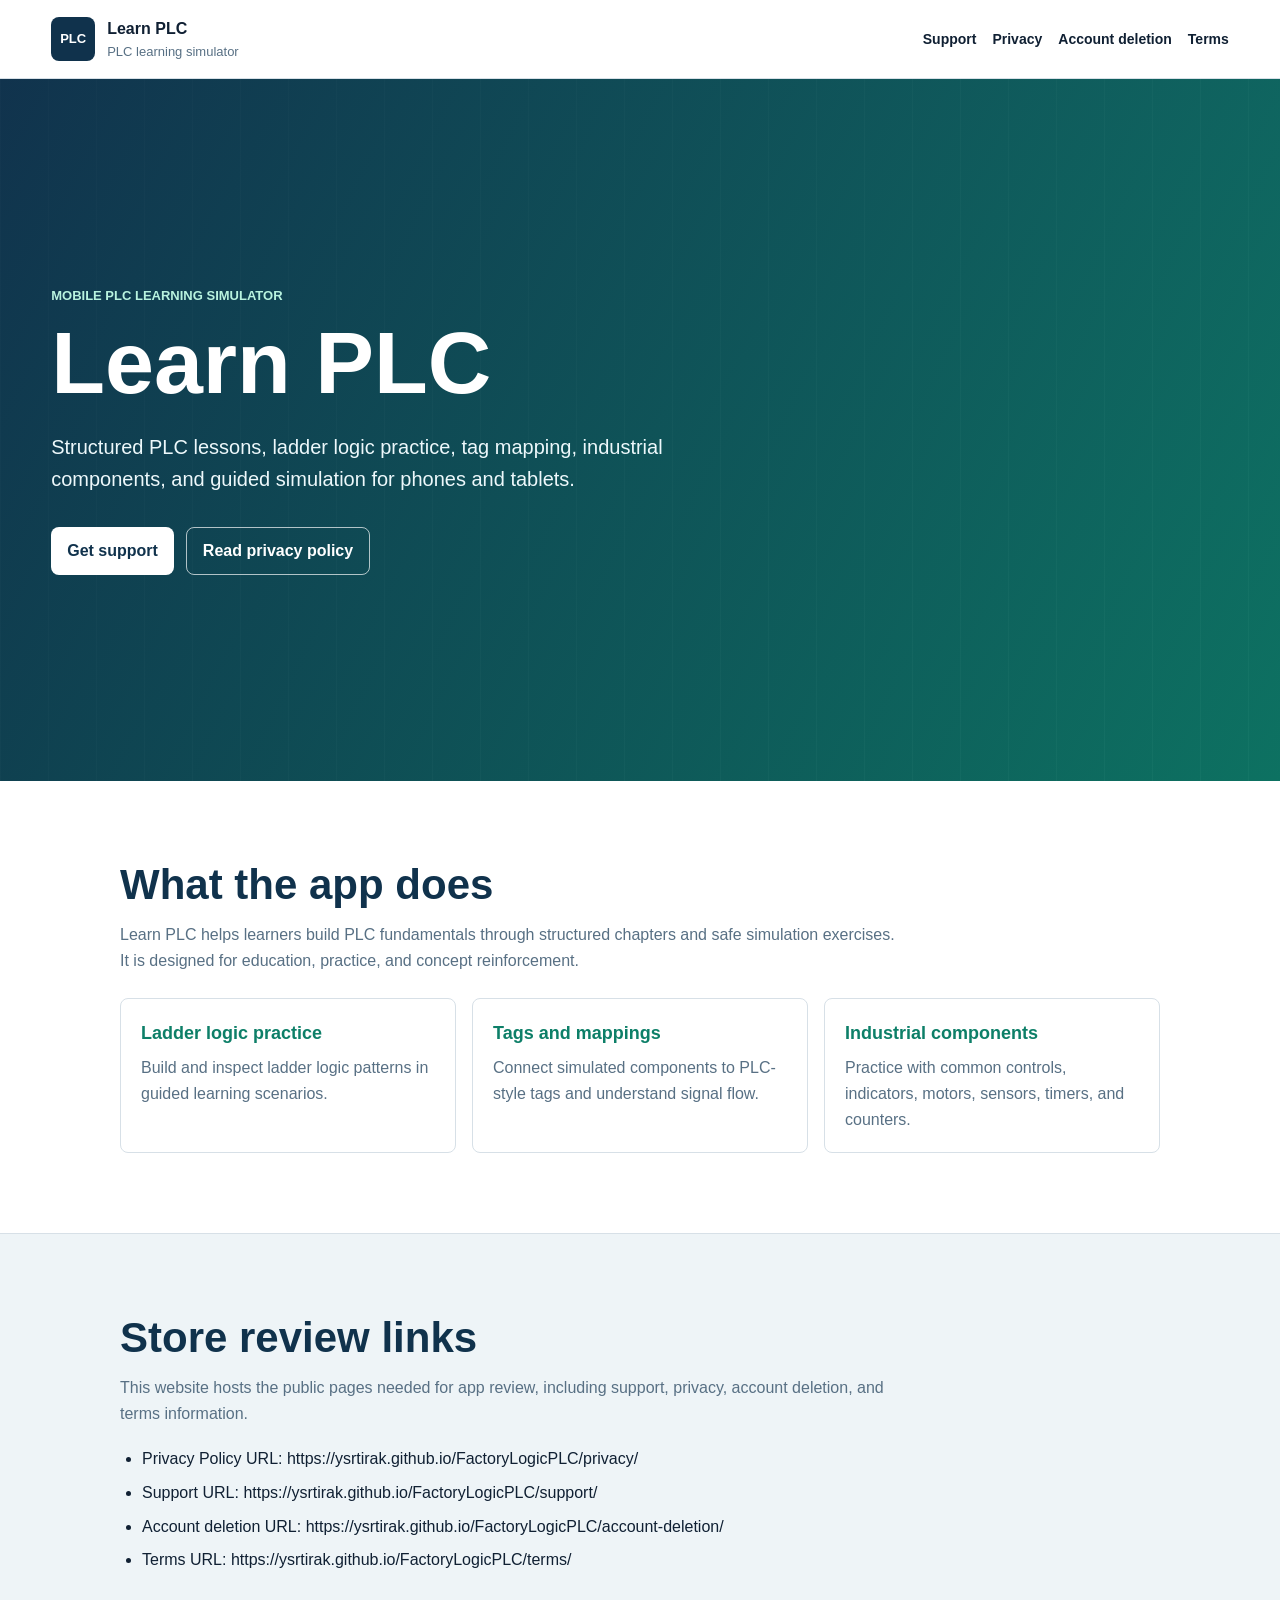
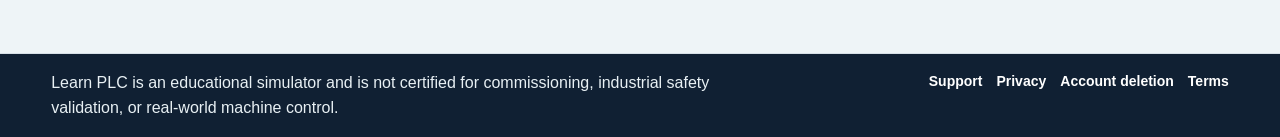
==== index.html @ 1db7eb31 "Sync website from learnPlc2 bea6978" ====
<!DOCTYPE html>
<html lang="en">
  <head>
    <meta charset="UTF-8" />
    <meta name="viewport" content="width=device-width, initial-scale=1" />
    <title>Learn PLC</title>
    <meta name="description" content="Official website for Learn PLC, a mobile and tablet learning simulator for PLC concepts, ladder logic, tags, components, and guided industrial automation practice." />
    <link rel="canonical" href="https://ysrtirak.github.io/FactoryLogicPLC/" />
    <link rel="stylesheet" href="./assets/site.css" />
  </head>
  <body>
    <header class="site-header">
      <a class="brand" href="./" aria-label="Learn PLC home">
        <span class="brand-mark">PLC</span>
        <span>
          <strong>Learn PLC</strong>
          <small>PLC learning simulator</small>
        </span>
      </a>
      <nav aria-label="Primary navigation">
        <a href="./support/">Support</a>
        <a href="./privacy/">Privacy</a>
        <a href="./account-deletion/">Account deletion</a>
        <a href="./terms/">Terms</a>
      </nav>
    </header>
    <main>
      <section class="hero">
        <div>
          <p class="eyebrow">Mobile PLC learning simulator</p>
          <h1>Learn PLC</h1>
          <p class="hero-copy">Structured PLC lessons, ladder logic practice, tag mapping, industrial components, and guided simulation for phones and tablets.</p>
          <div class="actions">
            <a class="button-primary" href="./support/">Get support</a>
            <a class="button-secondary" href="./privacy/">Read privacy policy</a>
          </div>
        </div>
      </section>
      <section class="content-section">
        <div class="section-inner">
          <h2>What the app does</h2>
          <p>Learn PLC helps learners build PLC fundamentals through structured chapters and safe simulation exercises. It is designed for education, practice, and concept reinforcement.</p>
          
          <div class="card-grid"><article class="card"><h3>Ladder logic practice</h3><p>Build and inspect ladder logic patterns in guided learning scenarios.</p></article><article class="card"><h3>Tags and mappings</h3><p>Connect simulated components to PLC-style tags and understand signal flow.</p></article><article class="card"><h3>Industrial components</h3><p>Practice with common controls, indicators, motors, sensors, timers, and counters.</p></article></div>
        </div>
      </section>
      <section class="content-section">
        <div class="section-inner">
          <h2>Store review links</h2>
          <p>This website hosts the public pages needed for app review, including support, privacy, account deletion, and terms information.</p>
          <ul><li>Privacy Policy URL: https://ysrtirak.github.io/FactoryLogicPLC/privacy/</li><li>Support URL: https://ysrtirak.github.io/FactoryLogicPLC/support/</li><li>Account deletion URL: https://ysrtirak.github.io/FactoryLogicPLC/account-deletion/</li><li>Terms URL: https://ysrtirak.github.io/FactoryLogicPLC/terms/</li></ul>
          
        </div>
      </section>
    </main>
    <footer class="site-footer">
      <p>Learn PLC is an educational simulator and is not certified for commissioning, industrial safety validation, or real-world machine control.</p>
      <div>
        <a href="./support/">Support</a>
        <a href="./privacy/">Privacy</a>
        <a href="./account-deletion/">Account deletion</a>
        <a href="./terms/">Terms</a>
      </div>
    </footer>
  </body>
</html>
---- assets/site.css ----
:root {
  color-scheme: light;
  --ink: #102033;
  --muted: #587084;
  --line: #d7e0e7;
  --soft: #eef4f7;
  --panel: #ffffff;
  --navy: #10324c;
  --blue: #0b6fae;
  --green: #0d7f68;
  --amber: #b56a00;
}

* {
  box-sizing: border-box;
}

body {
  margin: 0;
  background: #f8fbfc;
  color: var(--ink);
  font: 16px/1.6 -apple-system, BlinkMacSystemFont, "Segoe UI", sans-serif;
}

a {
  color: var(--blue);
}

.site-header,
.site-footer {
  width: 100%;
  padding: 16px clamp(18px, 4vw, 56px);
}

.site-header {
  display: flex;
  align-items: center;
  justify-content: space-between;
  gap: 20px;
  border-bottom: 1px solid var(--line);
  background: rgba(255, 255, 255, 0.94);
  position: sticky;
  top: 0;
  z-index: 2;
  backdrop-filter: blur(10px);
}

.brand {
  display: inline-flex;
  align-items: center;
  gap: 12px;
  text-decoration: none;
  color: var(--ink);
  min-width: 220px;
}

.brand-mark {
  display: inline-grid;
  place-items: center;
  width: 44px;
  height: 44px;
  border-radius: 8px;
  background: var(--navy);
  color: #ffffff;
  font-weight: 800;
  font-size: 13px;
}

.brand strong,
.brand small {
  display: block;
}

.brand small {
  color: var(--muted);
  font-size: 13px;
}

nav {
  display: flex;
  align-items: center;
  gap: 16px;
  flex-wrap: wrap;
  justify-content: flex-end;
}

nav a,
.site-footer a {
  color: var(--ink);
  text-decoration: none;
  font-weight: 700;
  font-size: 14px;
}

nav a:hover,
.site-footer a:hover {
  color: var(--blue);
}

.hero {
  min-height: 78vh;
  display: grid;
  align-items: center;
  padding: clamp(54px, 9vw, 104px) clamp(18px, 4vw, 56px);
  background:
    linear-gradient(120deg, rgba(16, 50, 76, 0.92), rgba(13, 127, 104, 0.84)),
    repeating-linear-gradient(90deg, rgba(255, 255, 255, 0.16) 0 1px, transparent 1px 48px),
    linear-gradient(180deg, #173d5a, #0d293e);
  color: #ffffff;
}

.hero > div {
  max-width: 780px;
}

.eyebrow {
  margin: 0 0 12px;
  color: #b8f3df;
  font-weight: 800;
  text-transform: uppercase;
  font-size: 13px;
  letter-spacing: 0;
}

h1,
h2,
h3,
p {
  overflow-wrap: anywhere;
}

h1 {
  margin: 0;
  font-size: clamp(44px, 8vw, 88px);
  line-height: 1;
  letter-spacing: 0;
}

.hero-copy {
  max-width: 680px;
  margin: 24px 0 0;
  font-size: 20px;
  color: #edf8fb;
}

.actions {
  display: flex;
  gap: 12px;
  flex-wrap: wrap;
  margin-top: 32px;
}

.button-primary,
.button-secondary {
  display: inline-flex;
  align-items: center;
  min-height: 44px;
  border-radius: 8px;
  padding: 10px 16px;
  text-decoration: none;
  font-weight: 800;
}

.button-primary {
  background: #ffffff;
  color: var(--navy);
}

.button-secondary {
  border: 1px solid rgba(255, 255, 255, 0.68);
  color: #ffffff;
}

.content-section {
  padding: clamp(42px, 7vw, 80px) clamp(18px, 4vw, 56px);
  border-bottom: 1px solid var(--line);
  background: #ffffff;
}

.content-section:nth-of-type(odd) {
  background: var(--soft);
}

.section-inner {
  max-width: 1040px;
  margin: 0 auto;
}

h2 {
  margin: 0 0 14px;
  color: var(--navy);
  font-size: clamp(26px, 4vw, 42px);
  line-height: 1.12;
  letter-spacing: 0;
}

.section-inner > p {
  max-width: 780px;
  margin: 0 0 20px;
  color: var(--muted);
}

ul {
  margin: 18px 0 0;
  padding-left: 22px;
  max-width: 840px;
}

li + li {
  margin-top: 8px;
}

.card-grid {
  display: grid;
  grid-template-columns: repeat(3, minmax(0, 1fr));
  gap: 16px;
  margin-top: 24px;
}

.card {
  background: var(--panel);
  border: 1px solid var(--line);
  border-radius: 8px;
  padding: 20px;
}

.card h3 {
  margin: 0 0 8px;
  color: var(--green);
  font-size: 18px;
}

.card p {
  margin: 0;
  color: var(--muted);
}

.site-footer {
  display: flex;
  justify-content: space-between;
  align-items: flex-start;
  gap: 20px;
  background: #102033;
  color: #e8f0f4;
}

.site-footer p {
  max-width: 720px;
  margin: 0;
}

.site-footer div {
  display: flex;
  gap: 14px;
  flex-wrap: wrap;
  justify-content: flex-end;
}

.site-footer a {
  color: #ffffff;
}

@media (max-width: 760px) {
  .site-header,
  .site-footer {
    align-items: stretch;
    flex-direction: column;
  }

  nav,
  .site-footer div {
    justify-content: flex-start;
  }

  .hero {
    min-height: 72vh;
  }

  .card-grid {
    grid-template-columns: 1fr;
  }
}
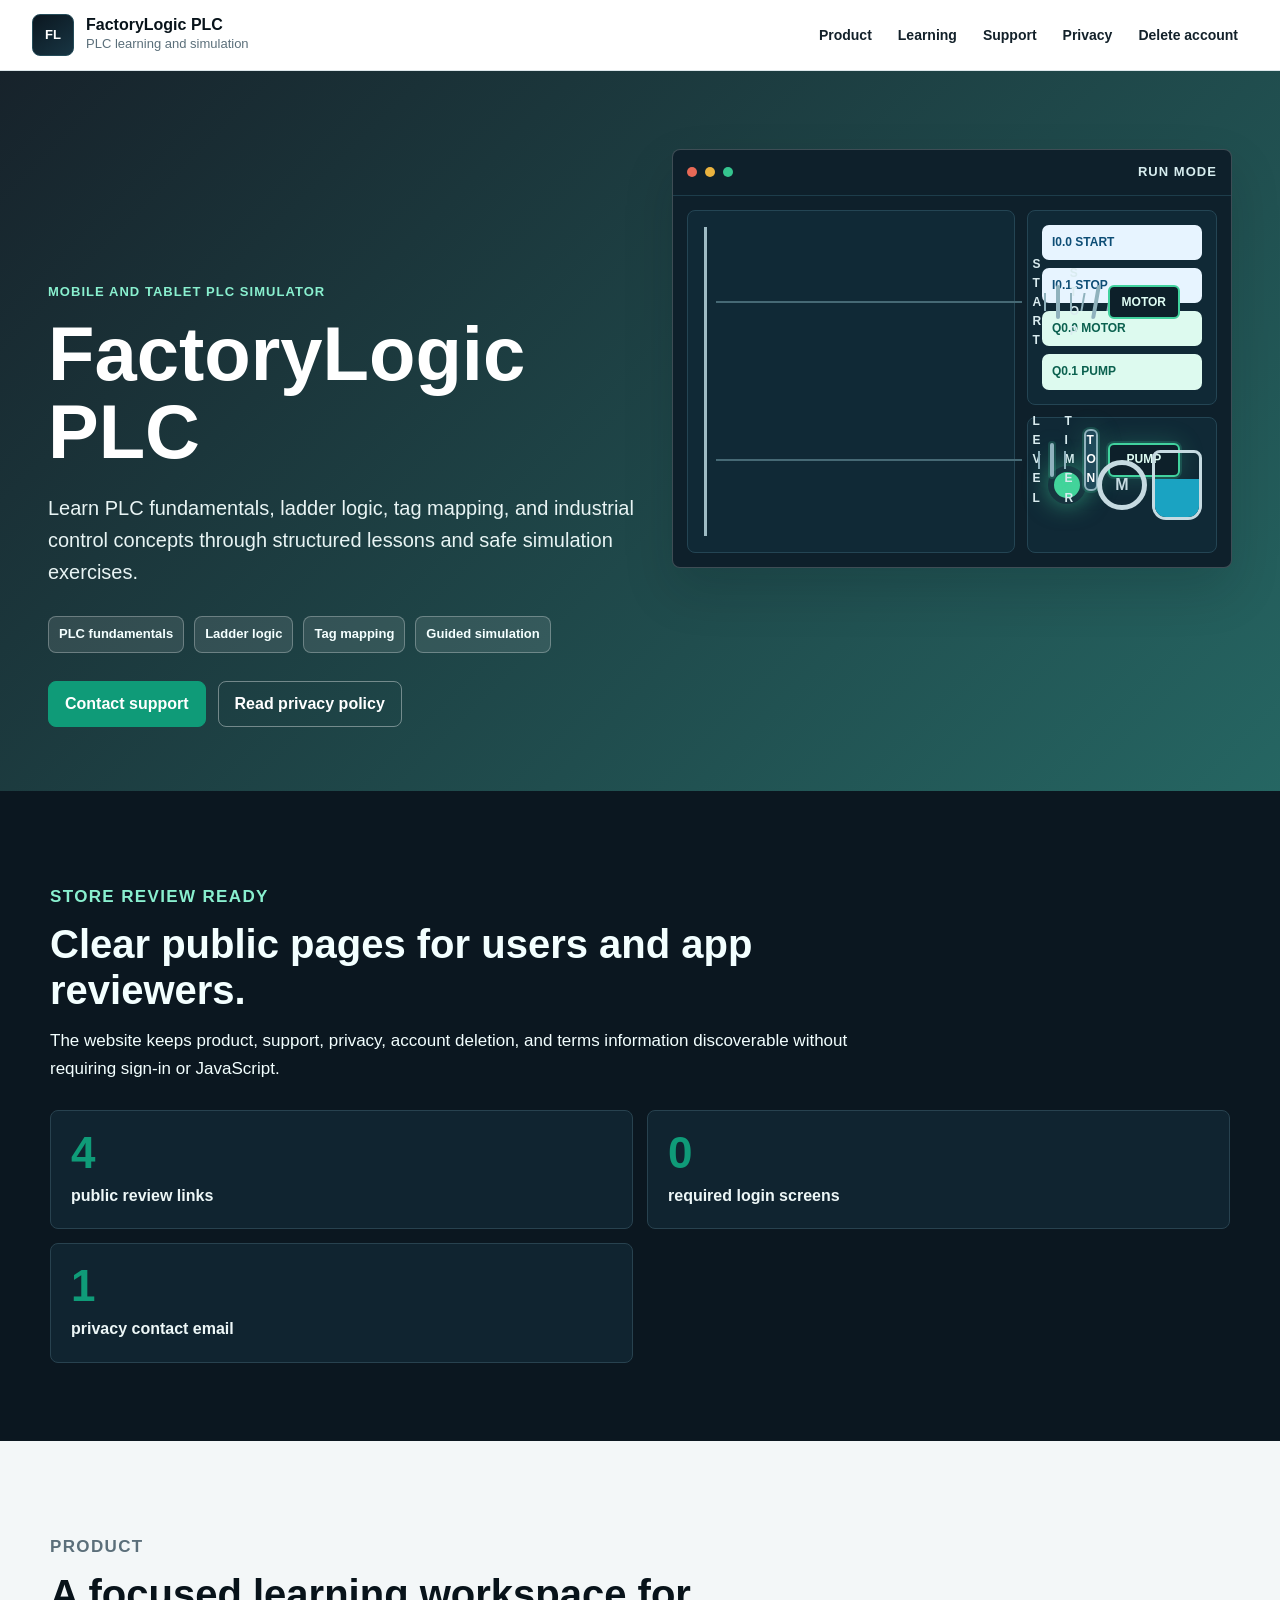
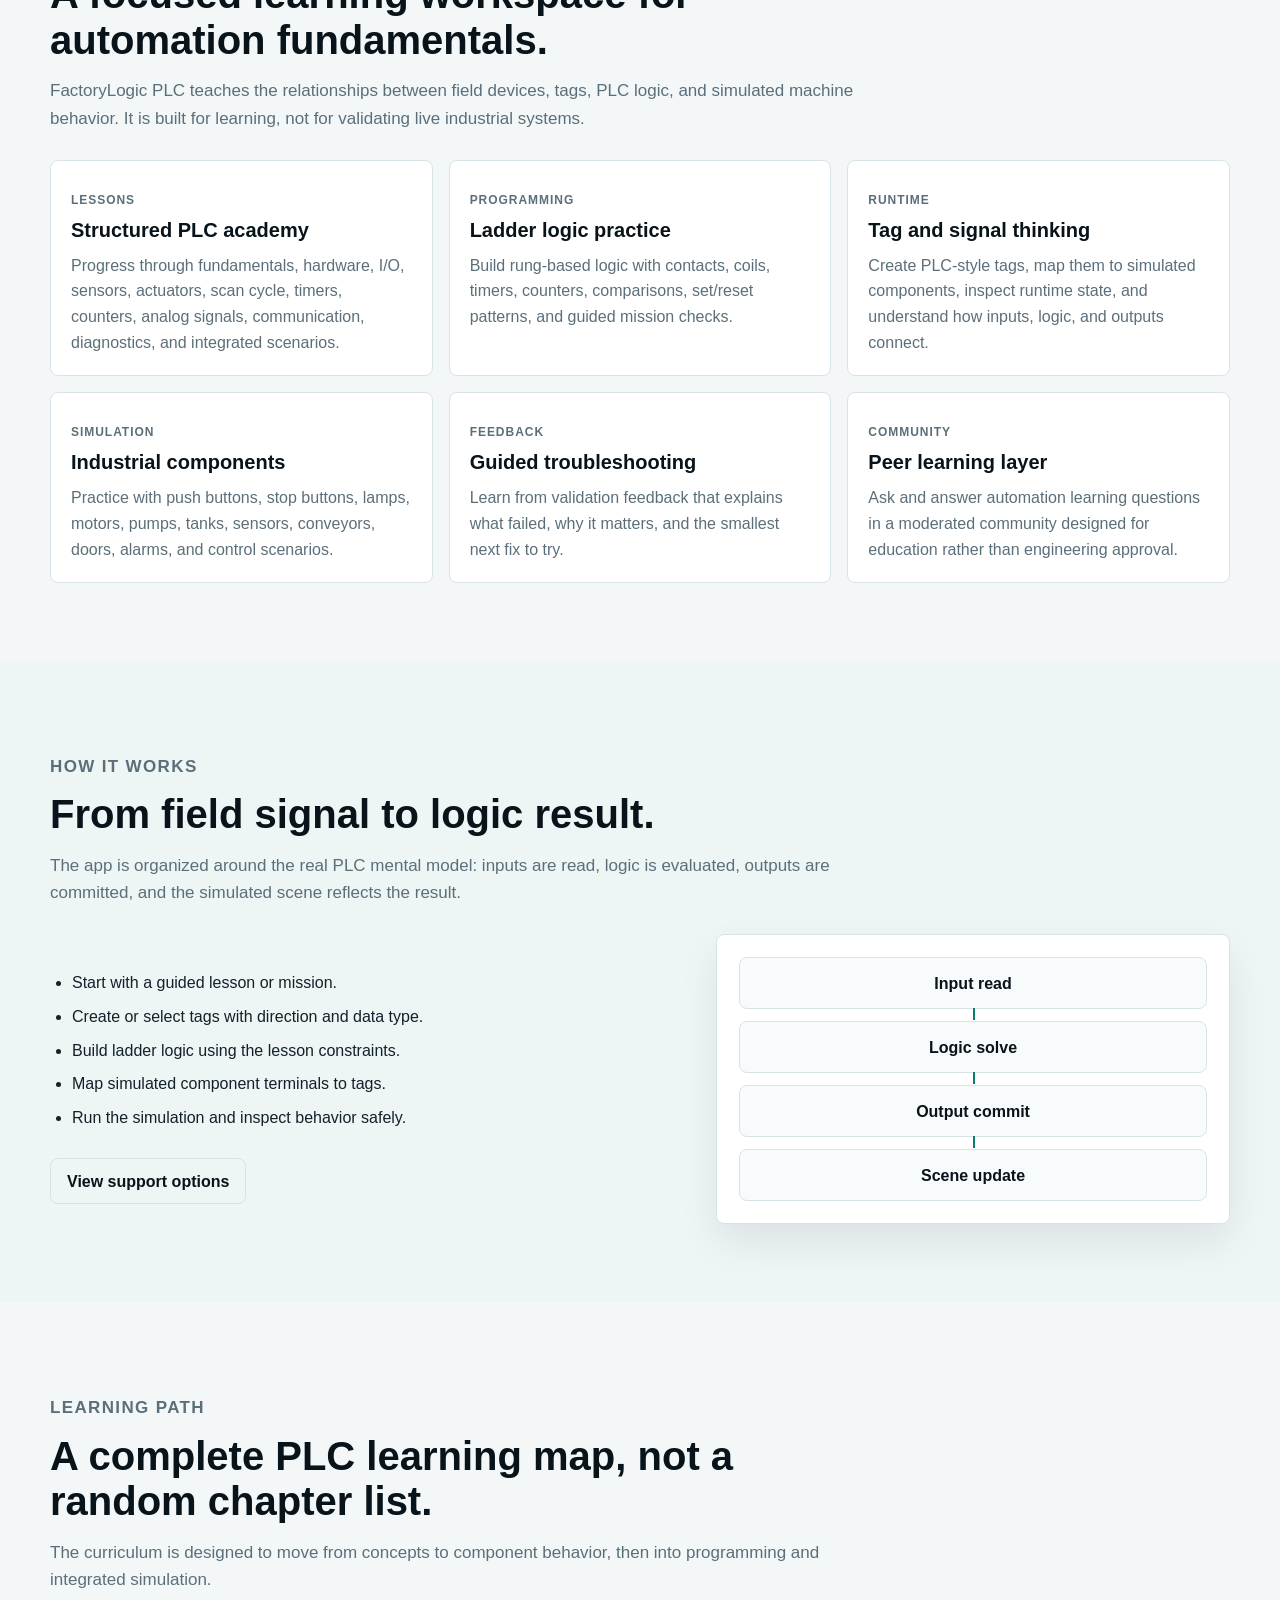
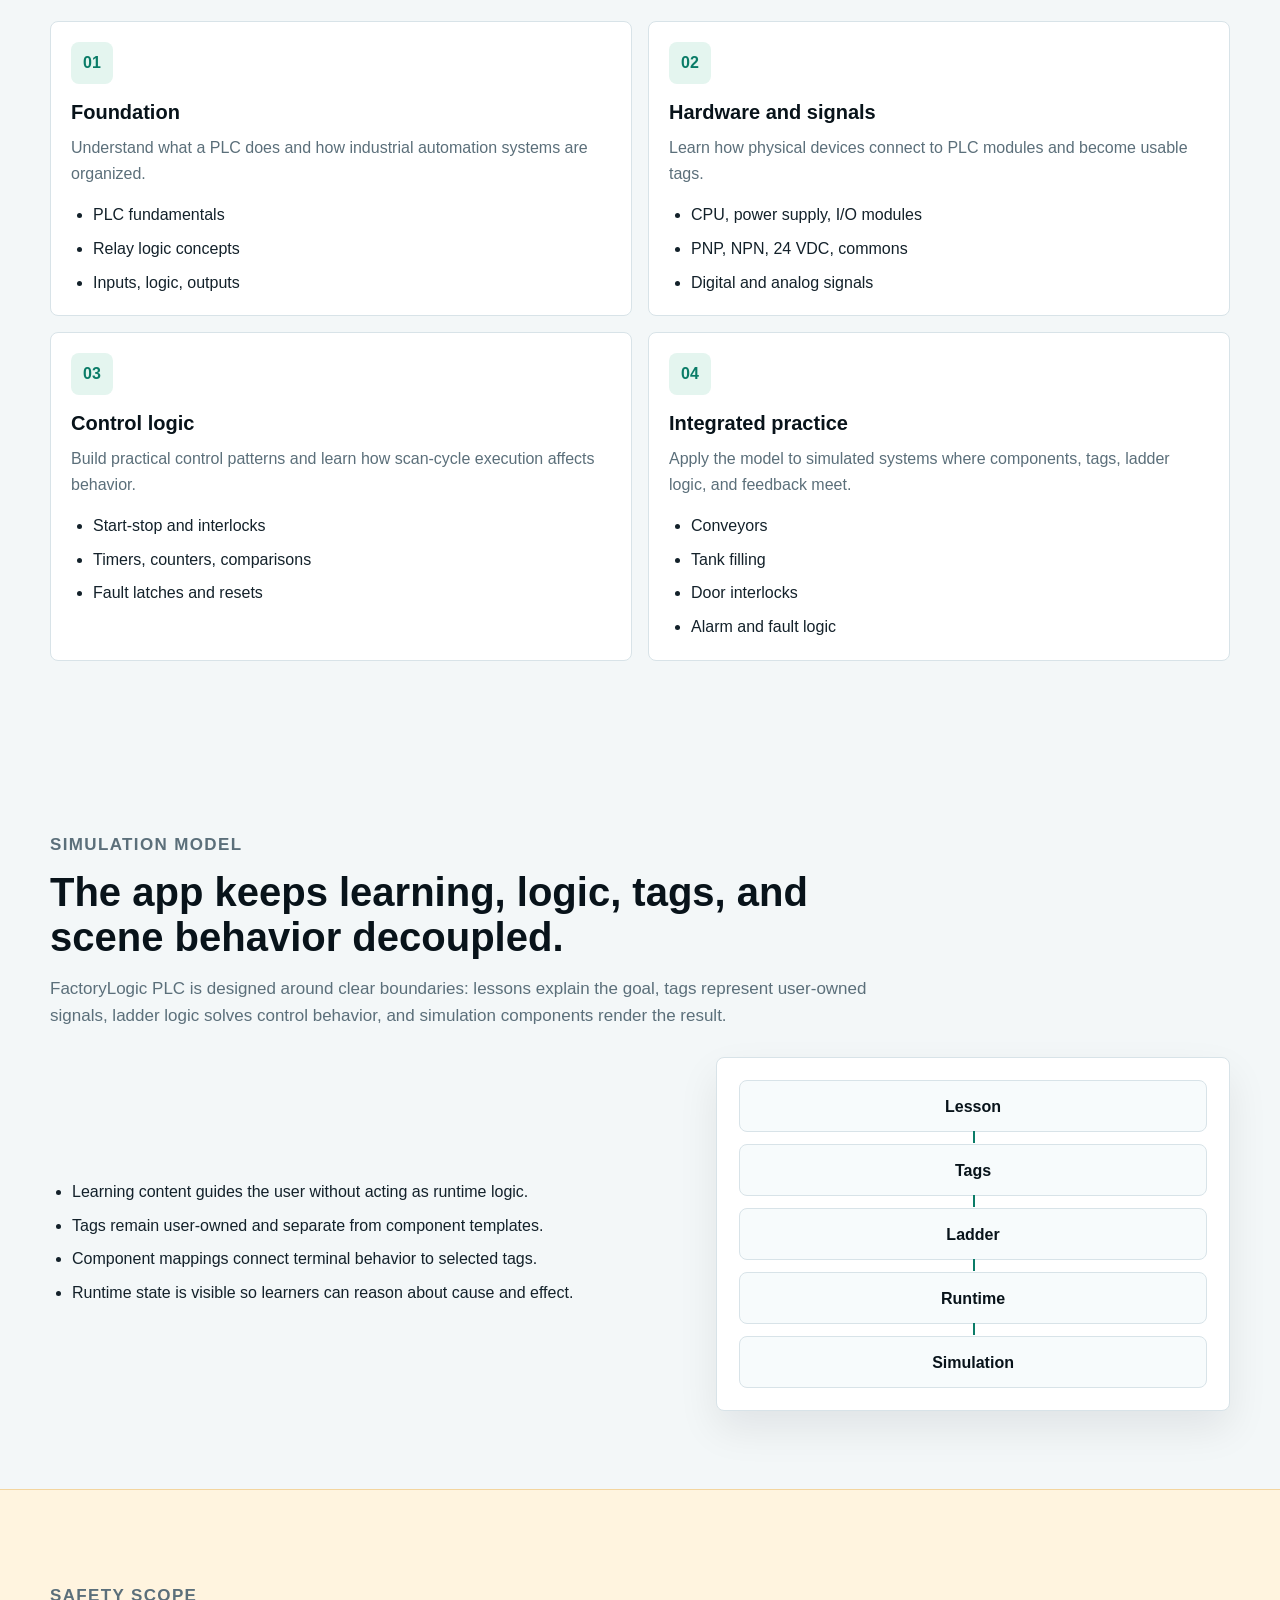
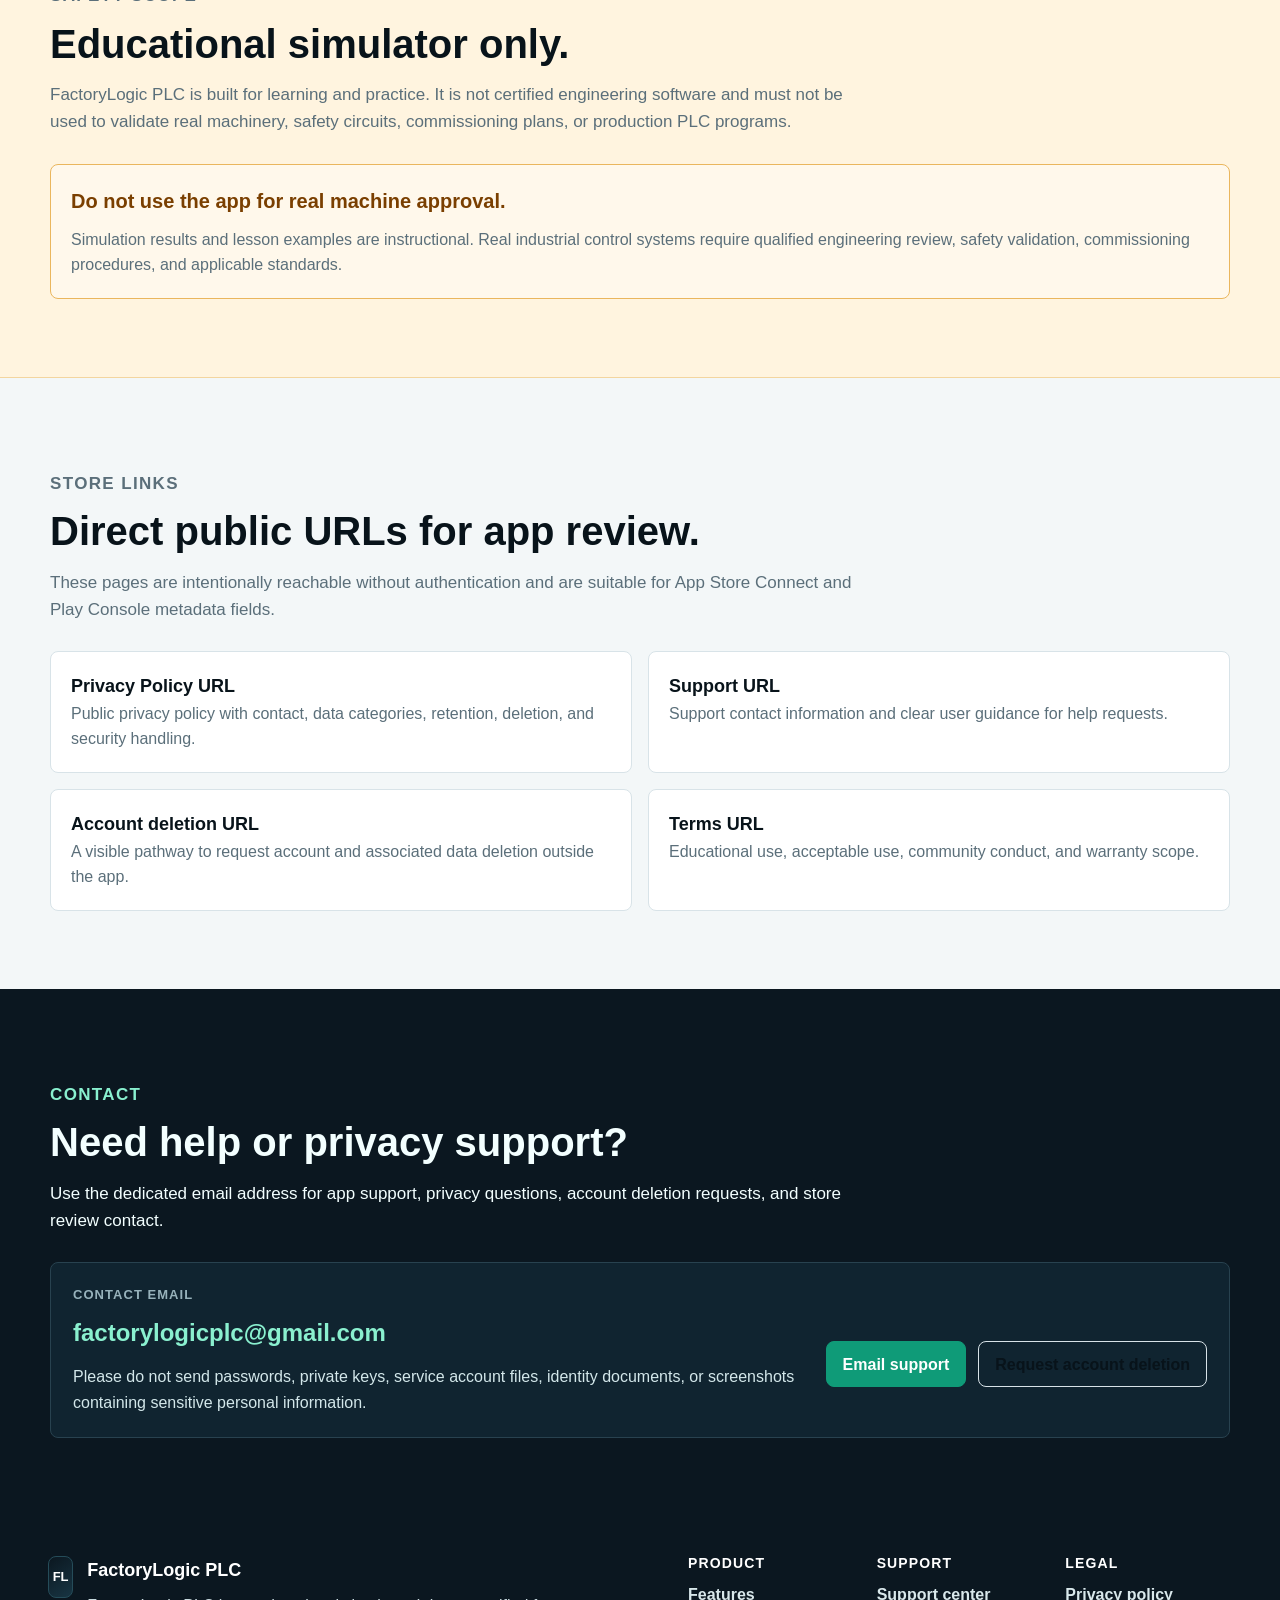
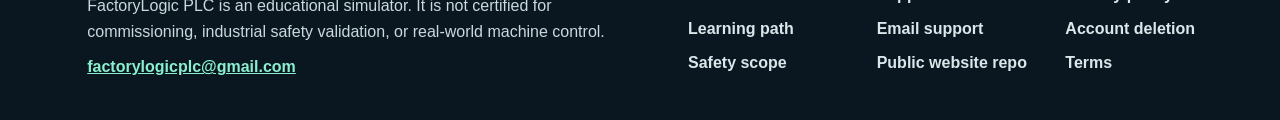
==== commit d136f762: "Sync website from learnPlc2 2bdb618" ====
--- a/index.html
+++ b/index.html
@@ -3,63 +3,316 @@
   <head>
     <meta charset="UTF-8" />
     <meta name="viewport" content="width=device-width, initial-scale=1" />
-    <title>Learn PLC</title>
-    <meta name="description" content="Official website for Learn PLC, a mobile and tablet learning simulator for PLC concepts, ladder logic, tags, components, and guided industrial automation practice." />
+    <title>FactoryLogic PLC</title>
+    <meta name="description" content="Official website for FactoryLogic PLC, a mobile and tablet learning simulator for PLC concepts, ladder logic, tags, industrial components, and guided automation practice." />
+    <meta name="theme-color" content="#0b1720" />
+    <meta property="og:title" content="FactoryLogic PLC" />
+    <meta property="og:description" content="Official website for FactoryLogic PLC, a mobile and tablet learning simulator for PLC concepts, ladder logic, tags, industrial components, and guided automation practice." />
+    <meta property="og:type" content="website" />
+    <meta property="og:url" content="https://ysrtirak.github.io/FactoryLogicPLC/" />
     <link rel="canonical" href="https://ysrtirak.github.io/FactoryLogicPLC/" />
     <link rel="stylesheet" href="./assets/site.css" />
   </head>
-  <body>
+  <body class="home-page">
+    <a class="skip-link" href="#main">Skip to content</a>
     <header class="site-header">
-      <a class="brand" href="./" aria-label="Learn PLC home">
-        <span class="brand-mark">PLC</span>
+      <a class="brand" href="./" aria-label="FactoryLogic PLC home">
+        <span class="brand-mark" aria-hidden="true">FL</span>
         <span>
-          <strong>Learn PLC</strong>
-          <small>PLC learning simulator</small>
+          <strong>FactoryLogic PLC</strong>
+          <small>PLC learning and simulation</small>
         </span>
       </a>
-      <nav aria-label="Primary navigation">
+      <nav class="primary-nav" aria-label="Primary navigation">
+        <a href="#product">Product</a>
+        <a href="#learning">Learning</a>
         <a href="./support/">Support</a>
         <a href="./privacy/">Privacy</a>
-        <a href="./account-deletion/">Account deletion</a>
-        <a href="./terms/">Terms</a>
+        <a href="./account-deletion/">Delete account</a>
       </nav>
     </header>
-    <main>
-      <section class="hero">
-        <div>
-          <p class="eyebrow">Mobile PLC learning simulator</p>
-          <h1>Learn PLC</h1>
-          <p class="hero-copy">Structured PLC lessons, ladder logic practice, tag mapping, industrial components, and guided simulation for phones and tablets.</p>
-          <div class="actions">
-            <a class="button-primary" href="./support/">Get support</a>
+    <main id="main">
+      <section class="hero-section" aria-labelledby="hero-title">
+        <div class="hero-copy-wrap">
+          <p class="eyebrow">Mobile and tablet PLC simulator</p>
+          <h1 id="hero-title">FactoryLogic PLC</h1>
+          <p class="hero-copy">Learn PLC fundamentals, ladder logic, tag mapping, and industrial control concepts through structured lessons and safe simulation exercises.</p>
+          <div class="badge-row"><span>PLC fundamentals</span><span>Ladder logic</span><span>Tag mapping</span><span>Guided simulation</span></div>
+          <div class="hero-actions">
+            <a class="button-primary" href="mailto:factorylogicplc@gmail.com?subject=FactoryLogic+PLC+support+request&body=Hello+FactoryLogic+PLC+team%2C%0A%0AI+need+help+with%3A%0A%0AApp+version%3A%0ADevice+model%3A%0AOperating+system%3A%0ADescription%3A%0A%0APlease+do+not+include+passwords%2C+private+keys%2C+service+account+files%2C+or+identity+documents.">Contact support</a>
             <a class="button-secondary" href="./privacy/">Read privacy policy</a>
           </div>
         </div>
-      </section>
-      <section class="content-section">
-        <div class="section-inner">
-          <h2>What the app does</h2>
-          <p>Learn PLC helps learners build PLC fundamentals through structured chapters and safe simulation exercises. It is designed for education, practice, and concept reinforcement.</p>
-          
-          <div class="card-grid"><article class="card"><h3>Ladder logic practice</h3><p>Build and inspect ladder logic patterns in guided learning scenarios.</p></article><article class="card"><h3>Tags and mappings</h3><p>Connect simulated components to PLC-style tags and understand signal flow.</p></article><article class="card"><h3>Industrial components</h3><p>Practice with common controls, indicators, motors, sensors, timers, and counters.</p></article></div>
-        </div>
-      </section>
-      <section class="content-section">
-        <div class="section-inner">
-          <h2>Store review links</h2>
-          <p>This website hosts the public pages needed for app review, including support, privacy, account deletion, and terms information.</p>
-          <ul><li>Privacy Policy URL: https://ysrtirak.github.io/FactoryLogicPLC/privacy/</li><li>Support URL: https://ysrtirak.github.io/FactoryLogicPLC/support/</li><li>Account deletion URL: https://ysrtirak.github.io/FactoryLogicPLC/account-deletion/</li><li>Terms URL: https://ysrtirak.github.io/FactoryLogicPLC/terms/</li></ul>
-          
+        <div class="hero-visual" role="img" aria-label="FactoryLogic PLC learning preview">
+          <div class="device-frame">
+            <div class="device-topbar">
+              <span></span><span></span><span></span>
+              <strong>Run Mode</strong>
+            </div>
+            <div class="runtime-grid">
+              <div class="ladder-card">
+                <div class="rail"></div>
+                <div class="rung">
+                  <span>START</span>
+                  <span class="contact"></span>
+                  <span>STOP</span>
+                  <span class="contact nc"></span>
+                  <span class="coil">MOTOR</span>
+                </div>
+                <div class="rung energized">
+                  <span>LEVEL</span>
+                  <span class="contact"></span>
+                  <span>TIMER</span>
+                  <span class="block">TON</span>
+                  <span class="coil">PUMP</span>
+                </div>
+              </div>
+              <div class="tag-panel">
+                <span class="tag-chip input">I0.0 START</span>
+                <span class="tag-chip input">I0.1 STOP</span>
+                <span class="tag-chip output">Q0.0 MOTOR</span>
+                <span class="tag-chip output">Q0.1 PUMP</span>
+              </div>
+              <div class="sim-panel">
+                <div class="indicator on"></div>
+                <div class="motor-symbol"></div>
+                <div class="tank-symbol"><span></span></div>
+              </div>
+            </div>
+          </div>
+        </div>
+      </section>
+      <section class="content-section section-metricGrid section-dark" id="review">
+        <div class="section-inner">
+          <div class="section-heading">
+            <p class="eyebrow">Store review ready</p>
+            <h2 id="review-title">Clear public pages for users and app reviewers.</h2>
+            <p>The website keeps product, support, privacy, account deletion, and terms information discoverable without requiring sign-in or JavaScript.</p>
+          </div>
+          <div class="metric-grid">
+            <div class="metric"><strong>4</strong><span>public review links</span></div>
+            <div class="metric"><strong>0</strong><span>required login screens</span></div>
+            <div class="metric"><strong>1</strong><span>privacy contact email</span></div>
+          </div>
+        </div>
+      </section>
+      <section class="content-section section-featureGrid" id="product">
+        <div class="section-inner">
+          <div class="section-heading">
+            <p class="eyebrow">Product</p>
+            <h2 id="product-title">A focused learning workspace for automation fundamentals.</h2>
+            <p>FactoryLogic PLC teaches the relationships between field devices, tags, PLC logic, and simulated machine behavior. It is built for learning, not for validating live industrial systems.</p>
+          </div>
+          <div class="card-grid">
+            <article class="card">
+              <p class="card-kicker">Lessons</p>
+              <h3>Structured PLC academy</h3>
+              <p>Progress through fundamentals, hardware, I/O, sensors, actuators, scan cycle, timers, counters, analog signals, communication, diagnostics, and integrated scenarios.</p>
+              
+            </article>
+            <article class="card">
+              <p class="card-kicker">Programming</p>
+              <h3>Ladder logic practice</h3>
+              <p>Build rung-based logic with contacts, coils, timers, counters, comparisons, set/reset patterns, and guided mission checks.</p>
+              
+            </article>
+            <article class="card">
+              <p class="card-kicker">Runtime</p>
+              <h3>Tag and signal thinking</h3>
+              <p>Create PLC-style tags, map them to simulated components, inspect runtime state, and understand how inputs, logic, and outputs connect.</p>
+              
+            </article>
+            <article class="card">
+              <p class="card-kicker">Simulation</p>
+              <h3>Industrial components</h3>
+              <p>Practice with push buttons, stop buttons, lamps, motors, pumps, tanks, sensors, conveyors, doors, alarms, and control scenarios.</p>
+              
+            </article>
+            <article class="card">
+              <p class="card-kicker">Feedback</p>
+              <h3>Guided troubleshooting</h3>
+              <p>Learn from validation feedback that explains what failed, why it matters, and the smallest next fix to try.</p>
+              
+            </article>
+            <article class="card">
+              <p class="card-kicker">Community</p>
+              <h3>Peer learning layer</h3>
+              <p>Ask and answer automation learning questions in a moderated community designed for education rather than engineering approval.</p>
+              
+            </article>
+          </div>
+        </div>
+      </section>
+      <section class="content-section section-split section-soft" id="workflow">
+        <div class="section-inner">
+          <div class="section-heading">
+            <p class="eyebrow">How it works</p>
+            <h2 id="workflow-title">From field signal to logic result.</h2>
+            <p>The app is organized around the real PLC mental model: inputs are read, logic is evaluated, outputs are committed, and the simulated scene reflects the result.</p>
+          </div>
+          <div class="split-layout">
+            <div>
+              <ul><li>Start with a guided lesson or mission.</li><li>Create or select tags with direction and data type.</li><li>Build ladder logic using the lesson constraints.</li><li>Map simulated component terminals to tags.</li><li>Run the simulation and inspect behavior safely.</li></ul>
+              <div class="section-actions">
+            <a class="button-secondary" href="./support/">View support options</a>
+          </div>
+            </div>
+            <div class="visual-panel scan-cycle" role="img" aria-label="PLC scan cycle diagram">
+              <span>Input read</span>
+              <span>Logic solve</span>
+              <span>Output commit</span>
+              <span>Scene update</span>
+            </div>
+          </div>
+        </div>
+      </section>
+      <section class="content-section section-learningMap" id="learning">
+        <div class="section-inner">
+          <div class="section-heading">
+            <p class="eyebrow">Learning path</p>
+            <h2 id="learning-title">A complete PLC learning map, not a random chapter list.</h2>
+            <p>The curriculum is designed to move from concepts to component behavior, then into programming and integrated simulation.</p>
+          </div>
+          <div class="learning-map">
+            <article class="learning-group">
+                <span class="learning-index">01</span>
+                <h3>Foundation</h3>
+                <p>Understand what a PLC does and how industrial automation systems are organized.</p>
+                <ul><li>PLC fundamentals</li><li>Relay logic concepts</li><li>Inputs, logic, outputs</li></ul>
+              </article>
+            <article class="learning-group">
+                <span class="learning-index">02</span>
+                <h3>Hardware and signals</h3>
+                <p>Learn how physical devices connect to PLC modules and become usable tags.</p>
+                <ul><li>CPU, power supply, I/O modules</li><li>PNP, NPN, 24 VDC, commons</li><li>Digital and analog signals</li></ul>
+              </article>
+            <article class="learning-group">
+                <span class="learning-index">03</span>
+                <h3>Control logic</h3>
+                <p>Build practical control patterns and learn how scan-cycle execution affects behavior.</p>
+                <ul><li>Start-stop and interlocks</li><li>Timers, counters, comparisons</li><li>Fault latches and resets</li></ul>
+              </article>
+            <article class="learning-group">
+                <span class="learning-index">04</span>
+                <h3>Integrated practice</h3>
+                <p>Apply the model to simulated systems where components, tags, ladder logic, and feedback meet.</p>
+                <ul><li>Conveyors</li><li>Tank filling</li><li>Door interlocks</li><li>Alarm and fault logic</li></ul>
+              </article>
+          </div>
+        </div>
+      </section>
+      <section class="content-section section-split" id="systems">
+        <div class="section-inner">
+          <div class="section-heading">
+            <p class="eyebrow">Simulation model</p>
+            <h2 id="systems-title">The app keeps learning, logic, tags, and scene behavior decoupled.</h2>
+            <p>FactoryLogic PLC is designed around clear boundaries: lessons explain the goal, tags represent user-owned signals, ladder logic solves control behavior, and simulation components render the result.</p>
+          </div>
+          <div class="split-layout">
+            <div>
+              <ul><li>Learning content guides the user without acting as runtime logic.</li><li>Tags remain user-owned and separate from component templates.</li><li>Component mappings connect terminal behavior to selected tags.</li><li>Runtime state is visible so learners can reason about cause and effect.</li></ul>
+              
+            </div>
+            <div class="visual-panel signal-flow" role="img" aria-label="Signal flow diagram">
+              <span>Lesson</span>
+              <span>Tags</span>
+              <span>Ladder</span>
+              <span>Runtime</span>
+              <span>Simulation</span>
+            </div>
+          </div>
+        </div>
+      </section>
+      <section class="content-section section-callout section-warning" id="safety">
+        <div class="section-inner">
+          <div class="section-heading">
+            <p class="eyebrow">Safety scope</p>
+            <h2 id="safety-title">Educational simulator only.</h2>
+            <p>FactoryLogic PLC is built for learning and practice. It is not certified engineering software and must not be used to validate real machinery, safety circuits, commissioning plans, or production PLC programs.</p>
+          </div>
+          <div class="callout-box">
+            <strong>Do not use the app for real machine approval.</strong>
+            <p>Simulation results and lesson examples are instructional. Real industrial control systems require qualified engineering review, safety validation, commissioning procedures, and applicable standards.</p>
+            
+          </div>
+        </div>
+      </section>
+      <section class="content-section section-linkGrid" id="store-links">
+        <div class="section-inner">
+          <div class="section-heading">
+            <p class="eyebrow">Store links</p>
+            <h2 id="store-links-title">Direct public URLs for app review.</h2>
+            <p>These pages are intentionally reachable without authentication and are suitable for App Store Connect and Play Console metadata fields.</p>
+          </div>
+          <div class="link-grid">
+            <a class="link-card" href="./privacy/">
+                <strong>Privacy Policy URL</strong>
+                <span>Public privacy policy with contact, data categories, retention, deletion, and security handling.</span>
+              </a>
+            <a class="link-card" href="./support/">
+                <strong>Support URL</strong>
+                <span>Support contact information and clear user guidance for help requests.</span>
+              </a>
+            <a class="link-card" href="./account-deletion/">
+                <strong>Account deletion URL</strong>
+                <span>A visible pathway to request account and associated data deletion outside the app.</span>
+              </a>
+            <a class="link-card" href="./terms/">
+                <strong>Terms URL</strong>
+                <span>Educational use, acceptable use, community conduct, and warranty scope.</span>
+              </a>
+          </div>
+        </div>
+      </section>
+      <section class="content-section section-contactPanel section-dark" id="contact">
+        <div class="section-inner">
+          <div class="section-heading">
+            <p class="eyebrow">Contact</p>
+            <h2 id="contact-title">Need help or privacy support?</h2>
+            <p>Use the dedicated email address for app support, privacy questions, account deletion requests, and store review contact.</p>
+          </div>
+          <div class="contact-panel">
+            <div>
+              <p class="contact-label">Contact email</p>
+              <a class="contact-email" href="mailto:factorylogicplc@gmail.com">factorylogicplc@gmail.com</a>
+              <p>Please do not send passwords, private keys, service account files, identity documents, or screenshots containing sensitive personal information.</p>
+            </div>
+            <div class="contact-actions">
+            <a class="button-primary" href="mailto:factorylogicplc@gmail.com?subject=FactoryLogic+PLC+support+request&body=Hello+FactoryLogic+PLC+team%2C%0A%0AI+need+help+with%3A%0A%0AApp+version%3A%0ADevice+model%3A%0AOperating+system%3A%0ADescription%3A%0A%0APlease+do+not+include+passwords%2C+private+keys%2C+service+account+files%2C+or+identity+documents.">Email support</a>
+            <a class="button-secondary" href="./account-deletion/">Request account deletion</a>
+          </div>
+          </div>
         </div>
       </section>
     </main>
     <footer class="site-footer">
-      <p>Learn PLC is an educational simulator and is not certified for commissioning, industrial safety validation, or real-world machine control.</p>
-      <div>
-        <a href="./support/">Support</a>
-        <a href="./privacy/">Privacy</a>
-        <a href="./account-deletion/">Account deletion</a>
-        <a href="./terms/">Terms</a>
+      <div class="footer-brand">
+        <span class="brand-mark" aria-hidden="true">FL</span>
+        <div>
+          <strong>FactoryLogic PLC</strong>
+          <p>FactoryLogic PLC is an educational simulator. It is not certified for commissioning, industrial safety validation, or real-world machine control.</p>
+          <a href="mailto:factorylogicplc@gmail.com">factorylogicplc@gmail.com</a>
+        </div>
+      </div>
+      <div class="footer-groups">
+        <div>
+            <h2>Product</h2>
+            <a href="#product">Features</a>
+            <a href="#learning">Learning path</a>
+            <a href="#safety">Safety scope</a>
+          </div>
+        <div>
+            <h2>Support</h2>
+            <a href="./support/">Support center</a>
+            <a href="mailto:factorylogicplc@gmail.com?subject=FactoryLogic+PLC+support+request&body=Hello+FactoryLogic+PLC+team%2C%0A%0AI+need+help+with%3A%0A%0AApp+version%3A%0ADevice+model%3A%0AOperating+system%3A%0ADescription%3A%0A%0APlease+do+not+include+passwords%2C+private+keys%2C+service+account+files%2C+or+identity+documents.">Email support</a>
+            <a href="https://github.com/ysrtirak/FactoryLogicPLC">Public website repo</a>
+          </div>
+        <div>
+            <h2>Legal</h2>
+            <a href="./privacy/">Privacy policy</a>
+            <a href="./account-deletion/">Account deletion</a>
+            <a href="./terms/">Terms</a>
+          </div>
       </div>
     </footer>
   </body>
--- a/assets/site.css
+++ b/assets/site.css
@@ -1,69 +1,102 @@
 :root {
   color-scheme: light;
-  --ink: #102033;
-  --muted: #587084;
-  --line: #d7e0e7;
-  --soft: #eef4f7;
+  --ink: #13212a;
+  --ink-strong: #08131a;
+  --muted: #5b6f7a;
   --panel: #ffffff;
-  --navy: #10324c;
-  --blue: #0b6fae;
-  --green: #0d7f68;
-  --amber: #b56a00;
+  --panel-strong: #f7fafb;
+  --line: #d8e3e8;
+  --line-dark: #28424f;
+  --dark: #0b1720;
+  --dark-2: #102533;
+  --green: #0b7c68;
+  --green-2: #0f9b78;
+  --blue: #176c9b;
+  --amber: #c97912;
+  --amber-soft: #fff4df;
+  --shadow: 0 22px 50px rgba(8, 19, 26, 0.16);
+  --max: 1180px;
 }
 
 * {
   box-sizing: border-box;
 }
 
+html {
+  scroll-behavior: smooth;
+}
+
 body {
   margin: 0;
-  background: #f8fbfc;
+  background: #f3f7f8;
   color: var(--ink);
   font: 16px/1.6 -apple-system, BlinkMacSystemFont, "Segoe UI", sans-serif;
+  text-rendering: optimizeLegibility;
 }
 
 a {
   color: var(--blue);
 }
 
-.site-header,
-.site-footer {
-  width: 100%;
-  padding: 16px clamp(18px, 4vw, 56px);
+a:focus-visible,
+button:focus-visible,
+summary:focus-visible {
+  outline: 3px solid #f2b84b;
+  outline-offset: 3px;
+}
+
+.skip-link {
+  position: absolute;
+  left: 16px;
+  top: -60px;
+  z-index: 20;
+  background: #ffffff;
+  color: var(--dark);
+  border: 1px solid var(--line);
+  border-radius: 8px;
+  padding: 10px 14px;
+  font-weight: 800;
+}
+
+.skip-link:focus {
+  top: 16px;
 }
 
 .site-header {
+  position: sticky;
+  top: 0;
+  z-index: 10;
   display: flex;
   align-items: center;
   justify-content: space-between;
-  gap: 20px;
-  border-bottom: 1px solid var(--line);
+  gap: 18px;
+  width: 100%;
+  padding: 14px 20px;
+  border-bottom: 1px solid rgba(216, 227, 232, 0.88);
   background: rgba(255, 255, 255, 0.94);
-  position: sticky;
-  top: 0;
-  z-index: 2;
-  backdrop-filter: blur(10px);
+  backdrop-filter: blur(12px);
 }
 
 .brand {
   display: inline-flex;
   align-items: center;
   gap: 12px;
+  color: var(--ink-strong);
   text-decoration: none;
-  color: var(--ink);
-  min-width: 220px;
+  min-width: 210px;
 }
 
 .brand-mark {
   display: inline-grid;
   place-items: center;
-  width: 44px;
-  height: 44px;
-  border-radius: 8px;
-  background: var(--navy);
+  width: 42px;
+  height: 42px;
+  border-radius: 8px;
+  background: linear-gradient(145deg, var(--dark), #183543);
   color: #ffffff;
-  font-weight: 800;
   font-size: 13px;
+  font-weight: 900;
+  border: 1px solid #254c59;
 }
 
 .brand strong,
@@ -71,212 +104,988 @@
   display: block;
 }
 
+.brand strong {
+  font-size: 16px;
+  line-height: 1.2;
+}
+
 .brand small {
   color: var(--muted);
   font-size: 13px;
 }
 
-nav {
+.primary-nav {
   display: flex;
   align-items: center;
-  gap: 16px;
+  justify-content: flex-end;
+  gap: 6px;
   flex-wrap: wrap;
-  justify-content: flex-end;
-}
-
-nav a,
-.site-footer a {
+}
+
+.primary-nav a {
   color: var(--ink);
+  border-radius: 8px;
+  padding: 8px 10px;
   text-decoration: none;
-  font-weight: 700;
   font-size: 14px;
-}
-
-nav a:hover,
-.site-footer a:hover {
-  color: var(--blue);
-}
-
-.hero {
-  min-height: 78vh;
-  display: grid;
-  align-items: center;
-  padding: clamp(54px, 9vw, 104px) clamp(18px, 4vw, 56px);
+  font-weight: 800;
+}
+
+.primary-nav a:hover,
+.primary-nav a[aria-current="page"] {
+  background: #edf5f5;
+  color: var(--green);
+}
+
+.hero-section {
+  display: grid;
+  grid-template-columns: minmax(0, 1fr);
+  gap: 32px;
+  min-height: 720px;
+  padding: 62px 20px 54px;
   background:
-    linear-gradient(120deg, rgba(16, 50, 76, 0.92), rgba(13, 127, 104, 0.84)),
-    repeating-linear-gradient(90deg, rgba(255, 255, 255, 0.16) 0 1px, transparent 1px 48px),
-    linear-gradient(180deg, #173d5a, #0d293e);
+    linear-gradient(135deg, rgba(11, 23, 32, 0.95), rgba(15, 86, 82, 0.9)),
+    repeating-linear-gradient(90deg, rgba(255, 255, 255, 0.08) 0 1px, transparent 1px 54px),
+    repeating-linear-gradient(0deg, rgba(255, 255, 255, 0.05) 0 1px, transparent 1px 54px);
   color: #ffffff;
 }
 
-.hero > div {
-  max-width: 780px;
+.hero-copy-wrap,
+.hero-visual {
+  width: 100%;
+  max-width: var(--max);
+  margin: 0 auto;
+}
+
+.hero-copy-wrap {
+  align-self: end;
 }
 
 .eyebrow {
   margin: 0 0 12px;
-  color: #b8f3df;
-  font-weight: 800;
+  color: var(--green-2);
+  font-size: 13px;
+  font-weight: 900;
+  letter-spacing: 0.08em;
   text-transform: uppercase;
-  font-size: 13px;
-  letter-spacing: 0;
+}
+
+.section-dark .eyebrow,
+.hero-section .eyebrow {
+  color: #89f0cf;
 }
 
 h1,
 h2,
 h3,
-p {
+p,
+li,
+a,
+strong,
+span {
   overflow-wrap: anywhere;
 }
 
 h1 {
   margin: 0;
-  font-size: clamp(44px, 8vw, 88px);
-  line-height: 1;
+  color: inherit;
+  font-size: 48px;
+  line-height: 1.02;
   letter-spacing: 0;
 }
 
+h2 {
+  margin: 0;
+  color: var(--ink-strong);
+  font-size: 32px;
+  line-height: 1.14;
+  letter-spacing: 0;
+}
+
+h3 {
+  margin: 0;
+  color: var(--ink-strong);
+  font-size: 20px;
+  line-height: 1.25;
+  letter-spacing: 0;
+}
+
+p {
+  margin: 0;
+}
+
 .hero-copy {
-  max-width: 680px;
-  margin: 24px 0 0;
+  max-width: 760px;
+  margin-top: 22px;
+  color: #e8f4f4;
   font-size: 20px;
-  color: #edf8fb;
-}
-
-.actions {
+}
+
+.badge-row {
+  display: flex;
+  flex-wrap: wrap;
+  gap: 10px;
+  margin-top: 28px;
+}
+
+.badge-row span {
+  border: 1px solid rgba(255, 255, 255, 0.28);
+  border-radius: 8px;
+  background: rgba(255, 255, 255, 0.1);
+  padding: 7px 10px;
+  color: #f4ffff;
+  font-size: 13px;
+  font-weight: 800;
+}
+
+.hero-actions,
+.section-actions,
+.contact-actions {
   display: flex;
   gap: 12px;
   flex-wrap: wrap;
-  margin-top: 32px;
+  margin-top: 28px;
 }
 
 .button-primary,
 .button-secondary {
   display: inline-flex;
   align-items: center;
-  min-height: 44px;
-  border-radius: 8px;
-  padding: 10px 16px;
+  justify-content: center;
+  min-height: 46px;
+  border-radius: 8px;
+  padding: 11px 16px;
   text-decoration: none;
+  font-weight: 900;
+  line-height: 1.2;
+  transition: transform 160ms ease, background 160ms ease, border-color 160ms ease;
+}
+
+.button-primary {
+  background: var(--green-2);
+  border: 1px solid var(--green-2);
+  color: #ffffff;
+}
+
+.button-secondary {
+  border: 1px solid rgba(255, 255, 255, 0.38);
+  color: #ffffff;
+}
+
+.content-section .button-secondary,
+.page-intro .button-secondary {
+  border-color: var(--line);
+  color: var(--ink-strong);
+}
+
+.button-primary:hover,
+.button-secondary:hover {
+  transform: translateY(-1px);
+}
+
+.hero-visual {
+  align-self: start;
+}
+
+.device-frame {
+  width: 100%;
+  overflow: hidden;
+  border: 1px solid rgba(255, 255, 255, 0.2);
+  border-radius: 8px;
+  background: #0e202b;
+  box-shadow: var(--shadow);
+}
+
+.device-topbar {
+  display: flex;
+  align-items: center;
+  gap: 8px;
+  padding: 12px 14px;
+  border-bottom: 1px solid #1d3d4b;
+  color: #a9c2ca;
+}
+
+.device-topbar span {
+  width: 10px;
+  height: 10px;
+  border-radius: 99px;
+  background: #6c8791;
+}
+
+.device-topbar span:nth-child(1) {
+  background: #e86956;
+}
+
+.device-topbar span:nth-child(2) {
+  background: #eab33f;
+}
+
+.device-topbar span:nth-child(3) {
+  background: #35c58f;
+}
+
+.device-topbar strong {
+  margin-left: auto;
+  color: #d7edef;
+  font-size: 13px;
+  text-transform: uppercase;
+  letter-spacing: 0.08em;
+}
+
+.runtime-grid {
+  display: grid;
+  grid-template-columns: minmax(0, 1.6fr) minmax(190px, 0.9fr);
+  gap: 12px;
+  padding: 14px;
+}
+
+.ladder-card,
+.tag-panel,
+.sim-panel {
+  border: 1px solid #244554;
+  border-radius: 8px;
+  background: #102936;
+}
+
+.ladder-card {
+  position: relative;
+  display: grid;
+  gap: 18px;
+  padding: 22px 16px 22px 28px;
+  grid-row: span 2;
+}
+
+.rail {
+  position: absolute;
+  top: 16px;
+  bottom: 16px;
+  left: 16px;
+  width: 3px;
+  background: #9ebbc4;
+}
+
+.rung {
+  display: grid;
+  grid-template-columns: 58px 44px 48px 44px minmax(72px, 1fr);
+  align-items: center;
+  gap: 10px;
+  min-height: 58px;
+  color: #d9ebef;
+  font-size: 12px;
   font-weight: 800;
 }
 
-.button-primary {
+.rung::before {
+  content: "";
+  grid-column: 1 / -1;
+  grid-row: 1;
+  height: 2px;
+  background: #466975;
+}
+
+.rung > * {
+  grid-row: 1;
+}
+
+.contact,
+.block,
+.coil {
+  position: relative;
+  display: inline-grid;
+  place-items: center;
+  min-height: 34px;
+  border: 2px solid #8fb2bd;
+  border-radius: 6px;
+  background: #0d202a;
+}
+
+.contact::before,
+.contact::after {
+  content: "";
+  position: absolute;
+  top: 6px;
+  bottom: 6px;
+  width: 2px;
+  background: #8fb2bd;
+}
+
+.contact::before {
+  left: 12px;
+}
+
+.contact::after {
+  right: 12px;
+}
+
+.contact.nc {
+  transform: skew(-10deg);
+}
+
+.block {
+  color: #ffffff;
+  background: #20495a;
+}
+
+.coil {
+  min-width: 72px;
+  border-color: #41d29e;
+  color: #dffdf4;
+}
+
+.rung.energized .contact,
+.rung.energized .block,
+.rung.energized .coil {
+  box-shadow: 0 0 0 2px rgba(65, 210, 158, 0.18), 0 0 24px rgba(65, 210, 158, 0.24);
+}
+
+.tag-panel {
+  display: grid;
+  gap: 8px;
+  align-content: start;
+  padding: 14px;
+}
+
+.tag-chip {
+  display: block;
+  border-radius: 7px;
+  padding: 8px 10px;
+  font-size: 12px;
+  font-weight: 900;
+}
+
+.tag-chip.input {
+  background: #e7f4ff;
+  color: #0d4d75;
+}
+
+.tag-chip.output {
+  background: #ddfaef;
+  color: #0b614f;
+}
+
+.sim-panel {
+  display: grid;
+  grid-template-columns: repeat(3, minmax(0, 1fr));
+  align-items: center;
+  justify-items: center;
+  min-height: 136px;
+  padding: 12px;
+}
+
+.indicator {
+  width: 38px;
+  height: 38px;
+  border-radius: 99px;
+  border: 6px solid #17343f;
+  background: #657b83;
+}
+
+.indicator.on {
+  background: #43d49b;
+  box-shadow: 0 0 24px rgba(67, 212, 155, 0.6);
+}
+
+.motor-symbol {
+  width: 50px;
+  height: 50px;
+  border: 5px solid #c6dae1;
+  border-radius: 99px;
+  position: relative;
+}
+
+.motor-symbol::after {
+  content: "M";
+  position: absolute;
+  inset: 0;
+  display: grid;
+  place-items: center;
+  color: #c6dae1;
+  font-weight: 900;
+}
+
+.tank-symbol {
+  position: relative;
+  width: 50px;
+  height: 70px;
+  border: 3px solid #c6dae1;
+  border-radius: 8px 8px 14px 14px;
+  overflow: hidden;
+}
+
+.tank-symbol span {
+  position: absolute;
+  left: 0;
+  right: 0;
+  bottom: 0;
+  height: 58%;
+  background: #1aa3c2;
+}
+
+.page-intro,
+.content-section {
+  padding: 58px 20px;
+}
+
+.page-intro {
   background: #ffffff;
-  color: var(--navy);
-}
-
-.button-secondary {
-  border: 1px solid rgba(255, 255, 255, 0.68);
-  color: #ffffff;
-}
-
-.content-section {
-  padding: clamp(42px, 7vw, 80px) clamp(18px, 4vw, 56px);
   border-bottom: 1px solid var(--line);
-  background: #ffffff;
-}
-
-.content-section:nth-of-type(odd) {
-  background: var(--soft);
 }
 
 .section-inner {
-  max-width: 1040px;
+  width: 100%;
+  max-width: var(--max);
   margin: 0 auto;
 }
 
-h2 {
-  margin: 0 0 14px;
-  color: var(--navy);
-  font-size: clamp(26px, 4vw, 42px);
-  line-height: 1.12;
-  letter-spacing: 0;
-}
-
-.section-inner > p {
-  max-width: 780px;
-  margin: 0 0 20px;
+.section-inner.narrow {
+  max-width: 860px;
+}
+
+.section-heading {
+  max-width: 820px;
+  margin-bottom: 28px;
+}
+
+.section-heading p {
+  margin-top: 14px;
   color: var(--muted);
+  font-size: 17px;
+}
+
+.section-soft {
+  background: #edf5f5;
+}
+
+.section-dark {
+  background: var(--dark);
+  color: #edf7f7;
+}
+
+.section-dark h2,
+.section-dark h3,
+.section-dark .section-heading p {
+  color: #f3ffff;
+}
+
+.section-dark .section-heading .eyebrow {
+  color: #89f0cf;
+}
+
+.section-warning {
+  background: var(--amber-soft);
+  border-top: 1px solid #f3d59f;
+  border-bottom: 1px solid #f3d59f;
+}
+
+.card-grid {
+  display: grid;
+  grid-template-columns: 1fr;
+  gap: 16px;
+}
+
+.card,
+.policy-block,
+.learning-group,
+.metric,
+.link-card,
+.callout-box,
+.contact-panel,
+.deletion-primary,
+.faq-list details {
+  border: 1px solid var(--line);
+  border-radius: 8px;
+  background: var(--panel);
+}
+
+.card,
+.policy-block,
+.learning-group,
+.metric,
+.link-card,
+.callout-box {
+  padding: 20px;
+}
+
+.card-kicker {
+  margin-bottom: 8px;
+  color: var(--green);
+  font-size: 12px;
+  font-weight: 900;
+  letter-spacing: 0.08em;
+  text-transform: uppercase;
+}
+
+.card p,
+.policy-block p,
+.learning-group p,
+.link-card span,
+.callout-box p,
+.deletion-primary p,
+.faq-list p {
+  margin-top: 10px;
+  color: var(--muted);
+}
+
+.text-link {
+  display: inline-flex;
+  margin-top: 16px;
+  color: var(--green);
+  font-weight: 900;
+  text-decoration: none;
+}
+
+.text-link:hover {
+  text-decoration: underline;
+}
+
+.metric-grid {
+  display: grid;
+  grid-template-columns: 1fr;
+  gap: 14px;
+}
+
+.section-dark .metric {
+  background: #102430;
+  border-color: var(--line-dark);
+}
+
+.metric strong {
+  display: block;
+  color: var(--green-2);
+  font-size: 44px;
+  line-height: 1;
+}
+
+.metric span {
+  display: block;
+  margin-top: 8px;
+  color: inherit;
+  font-weight: 800;
+}
+
+.split-layout {
+  display: grid;
+  grid-template-columns: 1fr;
+  gap: 24px;
+  align-items: center;
 }
 
 ul {
-  margin: 18px 0 0;
+  margin: 16px 0 0;
   padding-left: 22px;
-  max-width: 840px;
 }
 
 li + li {
   margin-top: 8px;
 }
 
-.card-grid {
-  display: grid;
-  grid-template-columns: repeat(3, minmax(0, 1fr));
+.visual-panel {
+  min-height: 260px;
+  border: 1px solid var(--line);
+  border-radius: 8px;
+  background: var(--panel);
+  box-shadow: 0 18px 40px rgba(8, 19, 26, 0.08);
+}
+
+.scan-cycle,
+.signal-flow {
+  display: grid;
+  gap: 12px;
+  padding: 22px;
+}
+
+.scan-cycle span,
+.signal-flow span {
+  position: relative;
+  display: grid;
+  place-items: center;
+  min-height: 52px;
+  border: 1px solid var(--line);
+  border-radius: 8px;
+  background: #f7fbfc;
+  color: var(--ink-strong);
+  font-weight: 900;
+}
+
+.scan-cycle span:not(:last-child)::after,
+.signal-flow span:not(:last-child)::after {
+  content: "";
+  position: absolute;
+  bottom: -12px;
+  left: 50%;
+  width: 2px;
+  height: 12px;
+  background: var(--green);
+}
+
+.learning-map {
+  display: grid;
+  grid-template-columns: 1fr;
   gap: 16px;
-  margin-top: 24px;
-}
-
-.card {
-  background: var(--panel);
-  border: 1px solid var(--line);
-  border-radius: 8px;
-  padding: 20px;
-}
-
-.card h3 {
-  margin: 0 0 8px;
+}
+
+.learning-group {
+  position: relative;
+  overflow: hidden;
+}
+
+.learning-index {
+  display: inline-grid;
+  place-items: center;
+  width: 42px;
+  height: 42px;
+  margin-bottom: 16px;
+  border-radius: 8px;
+  background: #e4f5ef;
   color: var(--green);
+  font-weight: 900;
+}
+
+.workflow-list {
+  display: grid;
+  grid-template-columns: 1fr;
+  gap: 14px;
+  margin: 0;
+  padding: 0;
+  list-style: none;
+}
+
+.workflow-list li {
+  display: grid;
+  grid-template-columns: 52px 1fr;
+  gap: 4px 16px;
+  border-left: 4px solid var(--green);
+  background: #ffffff;
+  border-radius: 8px;
+  padding: 18px;
+}
+
+.workflow-list span {
+  grid-row: span 2;
+  display: inline-grid;
+  place-items: center;
+  width: 42px;
+  height: 42px;
+  border-radius: 8px;
+  background: #e4f5ef;
+  color: var(--green);
+  font-weight: 900;
+}
+
+.workflow-list p {
+  color: var(--muted);
+}
+
+.contact-panel {
+  display: grid;
+  grid-template-columns: 1fr;
+  gap: 22px;
+  padding: 22px;
+  background: #102430;
+  border-color: var(--line-dark);
+  color: #effafa;
+}
+
+.contact-label {
+  color: #97b2bb;
+  font-size: 13px;
+  font-weight: 900;
+  text-transform: uppercase;
+  letter-spacing: 0.08em;
+}
+
+.contact-email {
+  display: inline-block;
+  margin-top: 8px;
+  color: #8af0cf;
+  font-size: 24px;
+  font-weight: 900;
+  text-decoration: none;
+}
+
+.contact-panel p:not(.contact-label) {
+  margin-top: 12px;
+  color: #d3e7ea;
+}
+
+.policy-list {
+  display: grid;
+  grid-template-columns: 1fr;
+  gap: 16px;
+}
+
+.policy-block {
+  background: #ffffff;
+}
+
+.deletion-panel {
+  display: grid;
+  grid-template-columns: 1fr;
+  gap: 18px;
+}
+
+.deletion-primary {
+  padding: 24px;
+  background: #102430;
+  border-color: var(--line-dark);
+}
+
+.section-dark .deletion-primary h3,
+.section-dark .deletion-primary p {
+  color: #f3ffff;
+}
+
+.deletion-detail .policy-list {
+  gap: 12px;
+}
+
+.faq-list {
+  display: grid;
+  gap: 12px;
+}
+
+.faq-list details {
+  padding: 0;
+  overflow: hidden;
+}
+
+.faq-list summary {
+  cursor: pointer;
+  padding: 18px 20px;
+  color: var(--ink-strong);
+  font-weight: 900;
+}
+
+.faq-list p {
+  padding: 0 20px 18px;
+}
+
+.link-grid {
+  display: grid;
+  grid-template-columns: 1fr;
+  gap: 16px;
+}
+
+.link-card {
+  display: block;
+  color: var(--ink);
+  text-decoration: none;
+}
+
+.link-card:hover {
+  border-color: var(--green);
+  box-shadow: 0 12px 26px rgba(8, 19, 26, 0.08);
+}
+
+.link-card strong {
+  display: block;
+  color: var(--ink-strong);
   font-size: 18px;
 }
 
-.card p {
-  margin: 0;
-  color: var(--muted);
+.callout-box {
+  border-color: #eab65d;
+  background: #fff8eb;
+}
+
+.callout-box strong {
+  display: block;
+  color: #7a3f00;
+  font-size: 20px;
+}
+
+.section-dark .callout-box {
+  background: #102430;
+  border-color: var(--line-dark);
+}
+
+.section-dark .callout-box strong,
+.section-dark .callout-box p {
+  color: #f3ffff;
 }
 
 .site-footer {
-  display: flex;
-  justify-content: space-between;
-  align-items: flex-start;
-  gap: 20px;
-  background: #102033;
-  color: #e8f0f4;
-}
-
-.site-footer p {
-  max-width: 720px;
-  margin: 0;
-}
-
-.site-footer div {
+  display: grid;
+  grid-template-columns: 1fr;
+  gap: 28px;
+  padding: 32px 20px;
+  background: var(--dark);
+  color: #e9f4f5;
+}
+
+.footer-brand {
   display: flex;
   gap: 14px;
-  flex-wrap: wrap;
-  justify-content: flex-end;
-}
-
-.site-footer a {
+  max-width: 720px;
+}
+
+.footer-brand strong {
+  display: block;
   color: #ffffff;
-}
-
-@media (max-width: 760px) {
-  .site-header,
+  font-size: 18px;
+}
+
+.footer-brand p {
+  margin-top: 8px;
+  color: #c8dade;
+}
+
+.footer-brand a {
+  display: inline-block;
+  margin-top: 10px;
+  color: #8af0cf;
+  font-weight: 900;
+}
+
+.footer-groups {
+  display: grid;
+  grid-template-columns: 1fr;
+  gap: 22px;
+}
+
+.footer-groups h2 {
+  margin-bottom: 10px;
+  color: #ffffff;
+  font-size: 14px;
+  text-transform: uppercase;
+  letter-spacing: 0.08em;
+}
+
+.footer-groups a {
+  display: block;
+  color: #d9e8eb;
+  text-decoration: none;
+  font-weight: 700;
+}
+
+.footer-groups a + a {
+  margin-top: 8px;
+}
+
+.footer-groups a:hover {
+  color: #8af0cf;
+}
+
+@media (min-width: 720px) {
+  .site-header {
+    padding-left: 32px;
+    padding-right: 32px;
+  }
+
+  .hero-section {
+    padding: 78px 32px 64px;
+  }
+
+  h1 {
+    font-size: 64px;
+  }
+
+  h2 {
+    font-size: 40px;
+  }
+
+  .card-grid,
+  .metric-grid,
+  .link-grid {
+    grid-template-columns: repeat(2, minmax(0, 1fr));
+  }
+
+  .learning-map,
+  .policy-list {
+    grid-template-columns: repeat(2, minmax(0, 1fr));
+  }
+
+  .contact-panel {
+    grid-template-columns: 1fr auto;
+    align-items: center;
+  }
+
+  .footer-groups {
+    grid-template-columns: repeat(3, minmax(0, 1fr));
+  }
+}
+
+@media (min-width: 980px) {
+  .hero-section {
+    grid-template-columns: minmax(0, 0.9fr) minmax(460px, 0.85fr);
+    align-items: center;
+    padding-left: 48px;
+    padding-right: 48px;
+  }
+
+  .hero-copy-wrap,
+  .hero-visual {
+    max-width: none;
+  }
+
+  h1 {
+    font-size: 76px;
+  }
+
+  .content-section,
+  .page-intro {
+    padding: 78px 48px;
+  }
+
+  .card-grid {
+    grid-template-columns: repeat(3, minmax(0, 1fr));
+  }
+
+  .split-layout {
+    grid-template-columns: minmax(0, 0.85fr) minmax(420px, 0.7fr);
+    gap: 42px;
+  }
+
+  .deletion-panel {
+    grid-template-columns: minmax(320px, 0.72fr) minmax(0, 1fr);
+  }
+
   .site-footer {
+    grid-template-columns: minmax(0, 0.9fr) minmax(420px, 0.8fr);
+    padding: 40px 48px;
+  }
+}
+
+@media (max-width: 719px) {
+  .site-header {
     align-items: stretch;
     flex-direction: column;
   }
 
-  nav,
-  .site-footer div {
+  .brand {
+    min-width: 0;
+  }
+
+  .primary-nav {
     justify-content: flex-start;
   }
 
-  .hero {
-    min-height: 72vh;
-  }
-
-  .card-grid {
+  .primary-nav a {
+    padding: 8px 8px;
+  }
+
+  h1 {
+    font-size: 42px;
+  }
+
+  .hero-copy {
+    font-size: 18px;
+  }
+
+  .runtime-grid {
     grid-template-columns: 1fr;
   }
-}
+
+  .ladder-card {
+    grid-row: auto;
+    overflow-x: auto;
+  }
+
+  .rung {
+    min-width: 420px;
+  }
+
+  .contact-email {
+    font-size: 20px;
+  }
+}
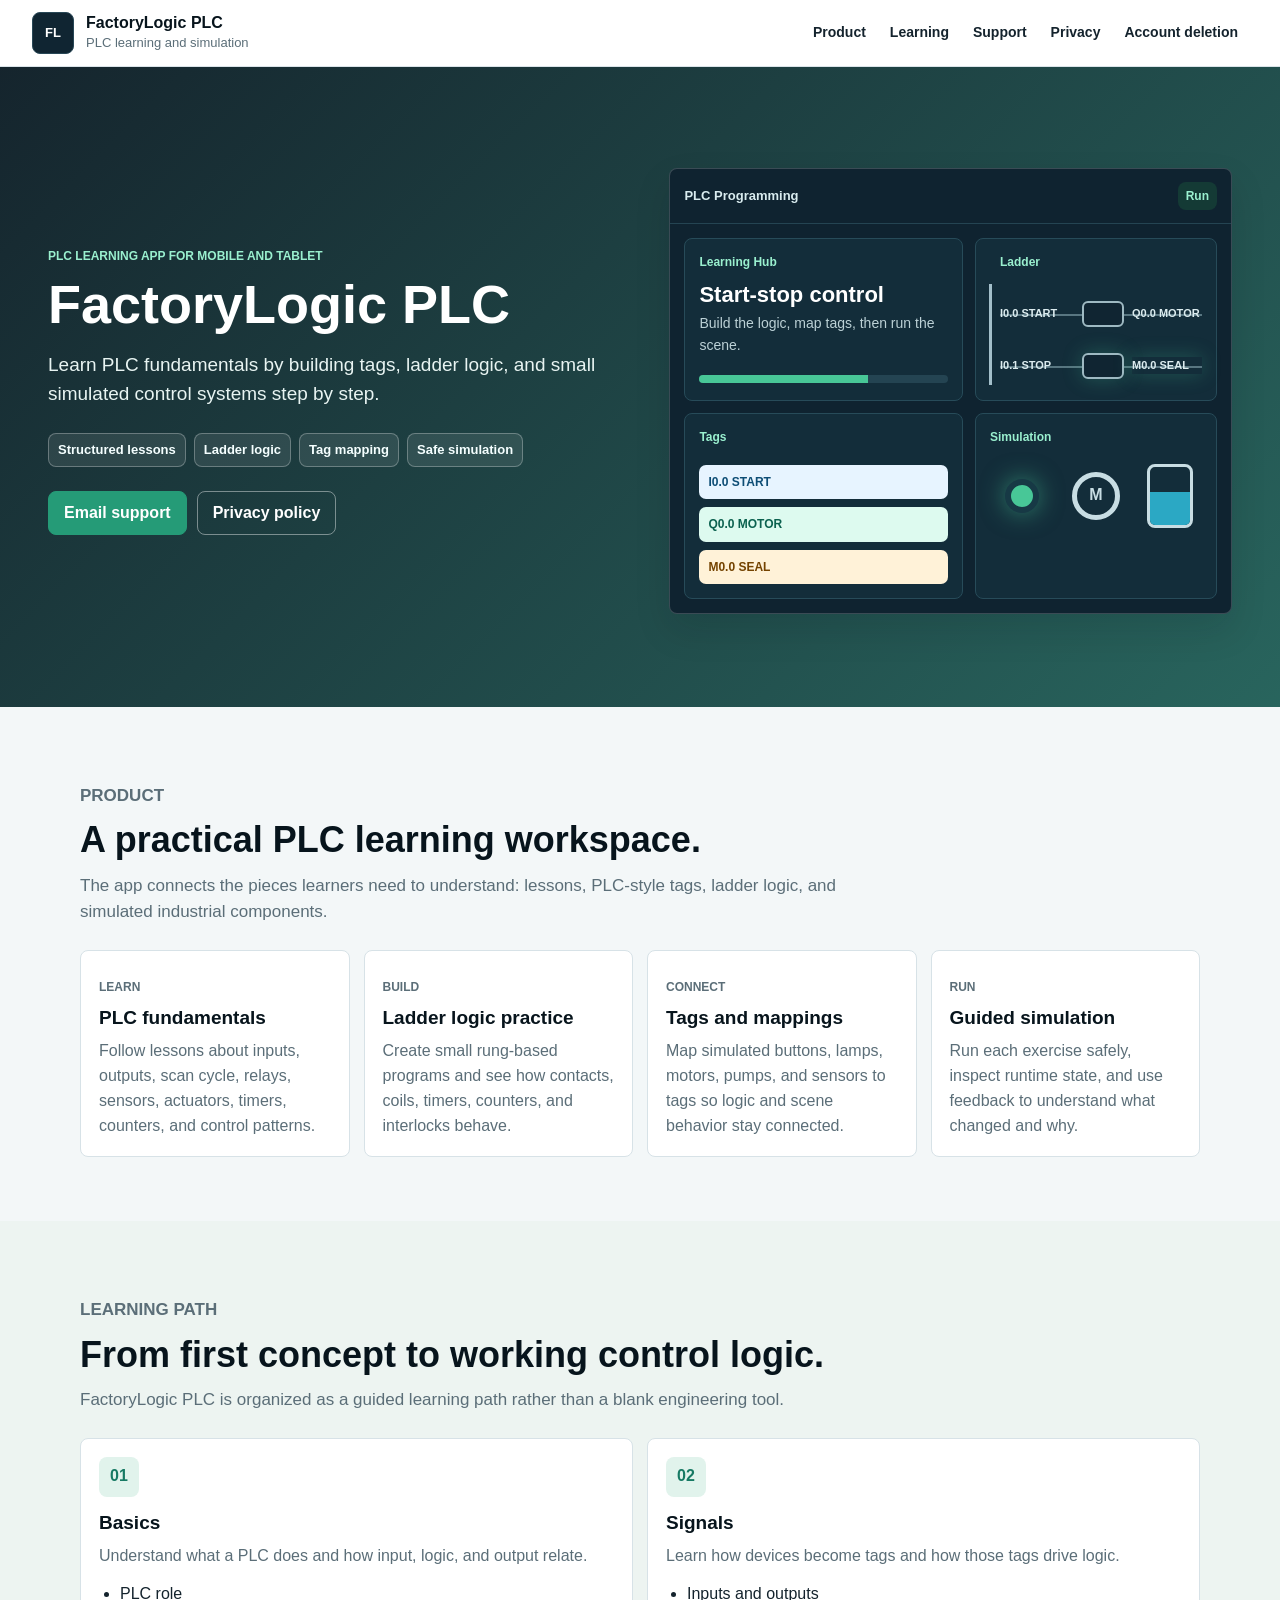
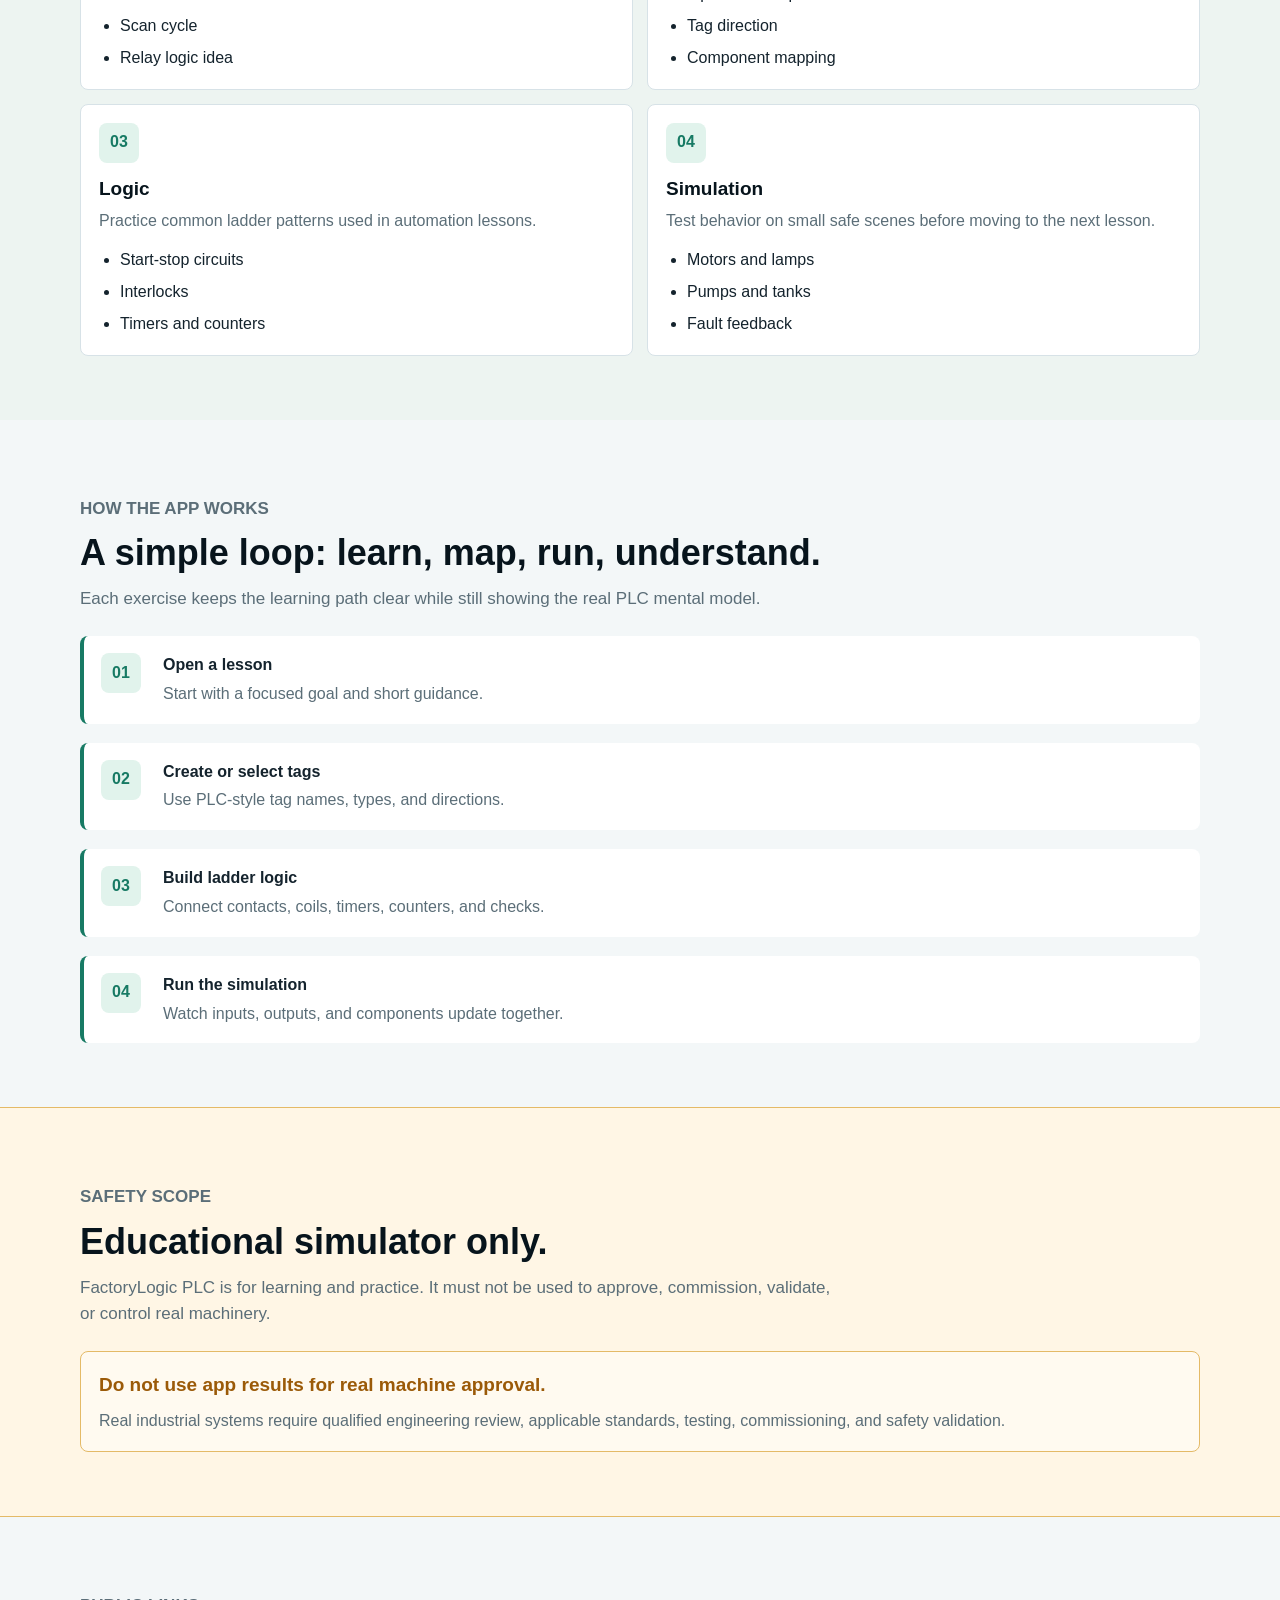
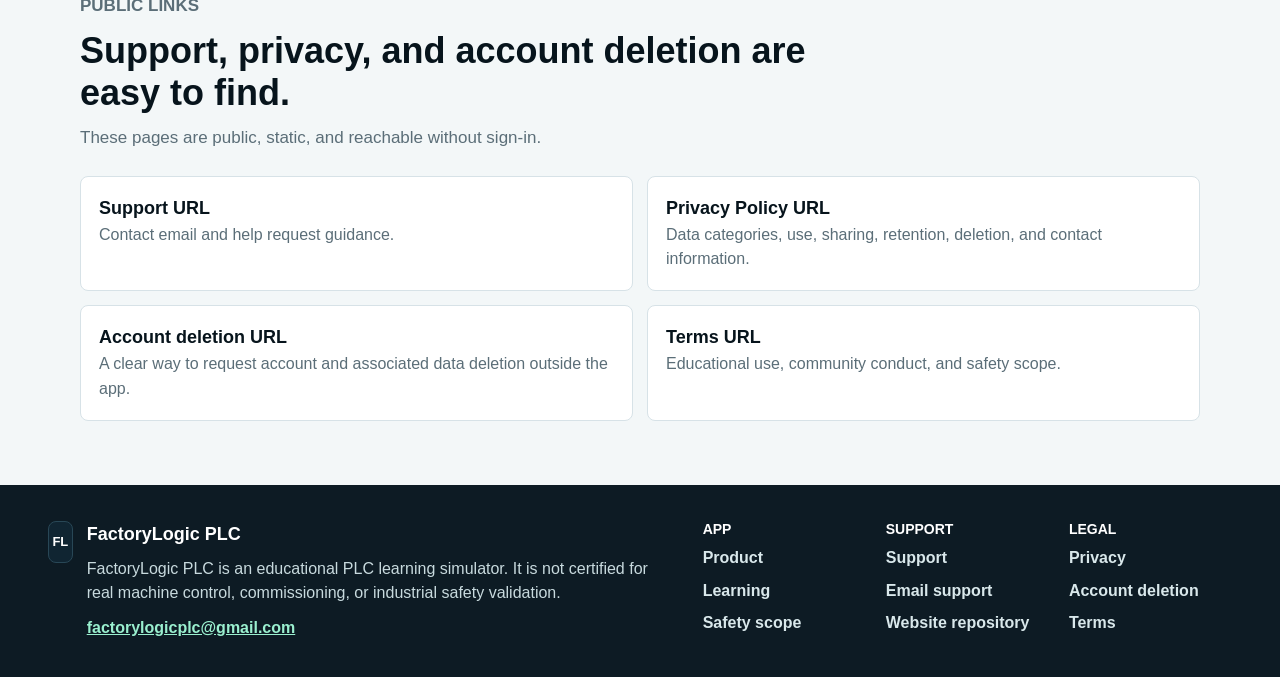
==== commit 55845919: "Sync website from learnPlc2 1a510f7" ====
--- a/index.html
+++ b/index.html
@@ -4,16 +4,16 @@
     <meta charset="UTF-8" />
     <meta name="viewport" content="width=device-width, initial-scale=1" />
     <title>FactoryLogic PLC</title>
-    <meta name="description" content="Official website for FactoryLogic PLC, a mobile and tablet learning simulator for PLC concepts, ladder logic, tags, industrial components, and guided automation practice." />
+    <meta name="description" content="Official website for FactoryLogic PLC, a mobile and tablet app for learning PLC fundamentals, ladder logic, tags, and safe simulation practice." />
     <meta name="theme-color" content="#0b1720" />
     <meta property="og:title" content="FactoryLogic PLC" />
-    <meta property="og:description" content="Official website for FactoryLogic PLC, a mobile and tablet learning simulator for PLC concepts, ladder logic, tags, industrial components, and guided automation practice." />
+    <meta property="og:description" content="Official website for FactoryLogic PLC, a mobile and tablet app for learning PLC fundamentals, ladder logic, tags, and safe simulation practice." />
     <meta property="og:type" content="website" />
     <meta property="og:url" content="https://ysrtirak.github.io/FactoryLogicPLC/" />
     <link rel="canonical" href="https://ysrtirak.github.io/FactoryLogicPLC/" />
     <link rel="stylesheet" href="./assets/site.css" />
   </head>
-  <body class="home-page">
+  <body class="home-page page-home">
     <a class="skip-link" href="#main">Skip to content</a>
     <header class="site-header">
       <a class="brand" href="./" aria-label="FactoryLogic PLC home">
@@ -28,199 +28,141 @@
         <a href="#learning">Learning</a>
         <a href="./support/">Support</a>
         <a href="./privacy/">Privacy</a>
-        <a href="./account-deletion/">Delete account</a>
+        <a href="./account-deletion/">Account deletion</a>
       </nav>
     </header>
     <main id="main">
       <section class="hero-section" aria-labelledby="hero-title">
         <div class="hero-copy-wrap">
-          <p class="eyebrow">Mobile and tablet PLC simulator</p>
+          <p class="eyebrow">PLC learning app for mobile and tablet</p>
           <h1 id="hero-title">FactoryLogic PLC</h1>
-          <p class="hero-copy">Learn PLC fundamentals, ladder logic, tag mapping, and industrial control concepts through structured lessons and safe simulation exercises.</p>
-          <div class="badge-row"><span>PLC fundamentals</span><span>Ladder logic</span><span>Tag mapping</span><span>Guided simulation</span></div>
+          <p class="hero-copy">Learn PLC fundamentals by building tags, ladder logic, and small simulated control systems step by step.</p>
+          <div class="badge-row"><span>Structured lessons</span><span>Ladder logic</span><span>Tag mapping</span><span>Safe simulation</span></div>
           <div class="hero-actions">
-            <a class="button-primary" href="mailto:factorylogicplc@gmail.com?subject=FactoryLogic+PLC+support+request&body=Hello+FactoryLogic+PLC+team%2C%0A%0AI+need+help+with%3A%0A%0AApp+version%3A%0ADevice+model%3A%0AOperating+system%3A%0ADescription%3A%0A%0APlease+do+not+include+passwords%2C+private+keys%2C+service+account+files%2C+or+identity+documents.">Contact support</a>
-            <a class="button-secondary" href="./privacy/">Read privacy policy</a>
-          </div>
-        </div>
-        <div class="hero-visual" role="img" aria-label="FactoryLogic PLC learning preview">
-          <div class="device-frame">
-            <div class="device-topbar">
-              <span></span><span></span><span></span>
-              <strong>Run Mode</strong>
+            <a class="button-primary" href="mailto:factorylogicplc@gmail.com?subject=FactoryLogic+PLC+support+request&body=Hello+FactoryLogic+PLC+team%2C%0A%0AI+need+help+with%3A%0A%0AApp+version%3A%0ADevice+model%3A%0AOperating+system%3A%0ADescription%3A%0A%0APlease+do+not+include+passwords%2C+private+keys%2C+service+account+files%2C+or+identity+documents.">Email support</a>
+            <a class="button-secondary" href="./privacy/">Privacy policy</a>
+          </div>
+        </div>
+        <div class="hero-visual" role="img" aria-label="FactoryLogic PLC app preview with lessons, tags, ladder logic, and simulation">
+          <div class="app-shell">
+            <div class="app-topbar">
+              <span class="app-title">PLC Programming</span>
+              <strong>Run</strong>
             </div>
-            <div class="runtime-grid">
-              <div class="ladder-card">
-                <div class="rail"></div>
-                <div class="rung">
-                  <span>START</span>
-                  <span class="contact"></span>
-                  <span>STOP</span>
-                  <span class="contact nc"></span>
-                  <span class="coil">MOTOR</span>
+            <div class="app-grid">
+              <article class="app-card academy-card">
+                <span class="app-label">Learning Hub</span>
+                <h2>Start-stop control</h2>
+                <p>Build the logic, map tags, then run the scene.</p>
+                <div class="lesson-progress"><span></span></div>
+              </article>
+              <article class="app-card ladder-card">
+                <span class="app-label">Ladder</span>
+                <div class="ladder-rail"></div>
+                <div class="ladder-rung"><span>I0.0 START</span><i></i><span>Q0.0 MOTOR</span></div>
+                <div class="ladder-rung live"><span>I0.1 STOP</span><i></i><span>M0.0 SEAL</span></div>
+              </article>
+              <article class="app-card tag-card">
+                <span class="app-label">Tags</span>
+                <span class="tag-chip input">I0.0 START</span>
+                <span class="tag-chip output">Q0.0 MOTOR</span>
+                <span class="tag-chip memory">M0.0 SEAL</span>
+              </article>
+              <article class="app-card sim-card">
+                <span class="app-label">Simulation</span>
+                <div class="sim-row">
+                  <span class="indicator on"></span>
+                  <span class="motor-symbol"></span>
+                  <span class="tank-symbol"><span></span></span>
                 </div>
-                <div class="rung energized">
-                  <span>LEVEL</span>
-                  <span class="contact"></span>
-                  <span>TIMER</span>
-                  <span class="block">TON</span>
-                  <span class="coil">PUMP</span>
-                </div>
-              </div>
-              <div class="tag-panel">
-                <span class="tag-chip input">I0.0 START</span>
-                <span class="tag-chip input">I0.1 STOP</span>
-                <span class="tag-chip output">Q0.0 MOTOR</span>
-                <span class="tag-chip output">Q0.1 PUMP</span>
-              </div>
-              <div class="sim-panel">
-                <div class="indicator on"></div>
-                <div class="motor-symbol"></div>
-                <div class="tank-symbol"><span></span></div>
-              </div>
+              </article>
             </div>
           </div>
         </div>
       </section>
-      <section class="content-section section-metricGrid section-dark" id="review">
-        <div class="section-inner">
-          <div class="section-heading">
-            <p class="eyebrow">Store review ready</p>
-            <h2 id="review-title">Clear public pages for users and app reviewers.</h2>
-            <p>The website keeps product, support, privacy, account deletion, and terms information discoverable without requiring sign-in or JavaScript.</p>
-          </div>
-          <div class="metric-grid">
-            <div class="metric"><strong>4</strong><span>public review links</span></div>
-            <div class="metric"><strong>0</strong><span>required login screens</span></div>
-            <div class="metric"><strong>1</strong><span>privacy contact email</span></div>
-          </div>
-        </div>
-      </section>
       <section class="content-section section-featureGrid" id="product">
         <div class="section-inner">
           <div class="section-heading">
             <p class="eyebrow">Product</p>
-            <h2 id="product-title">A focused learning workspace for automation fundamentals.</h2>
-            <p>FactoryLogic PLC teaches the relationships between field devices, tags, PLC logic, and simulated machine behavior. It is built for learning, not for validating live industrial systems.</p>
+            <h2 id="product-title">A practical PLC learning workspace.</h2>
+            <p>The app connects the pieces learners need to understand: lessons, PLC-style tags, ladder logic, and simulated industrial components.</p>
           </div>
           <div class="card-grid">
             <article class="card">
-              <p class="card-kicker">Lessons</p>
-              <h3>Structured PLC academy</h3>
-              <p>Progress through fundamentals, hardware, I/O, sensors, actuators, scan cycle, timers, counters, analog signals, communication, diagnostics, and integrated scenarios.</p>
-              
-            </article>
-            <article class="card">
-              <p class="card-kicker">Programming</p>
+              <p class="card-kicker">Learn</p>
+              <h3>PLC fundamentals</h3>
+              <p>Follow lessons about inputs, outputs, scan cycle, relays, sensors, actuators, timers, counters, and control patterns.</p>
+              
+            </article>
+            <article class="card">
+              <p class="card-kicker">Build</p>
               <h3>Ladder logic practice</h3>
-              <p>Build rung-based logic with contacts, coils, timers, counters, comparisons, set/reset patterns, and guided mission checks.</p>
-              
-            </article>
-            <article class="card">
-              <p class="card-kicker">Runtime</p>
-              <h3>Tag and signal thinking</h3>
-              <p>Create PLC-style tags, map them to simulated components, inspect runtime state, and understand how inputs, logic, and outputs connect.</p>
-              
-            </article>
-            <article class="card">
-              <p class="card-kicker">Simulation</p>
-              <h3>Industrial components</h3>
-              <p>Practice with push buttons, stop buttons, lamps, motors, pumps, tanks, sensors, conveyors, doors, alarms, and control scenarios.</p>
-              
-            </article>
-            <article class="card">
-              <p class="card-kicker">Feedback</p>
-              <h3>Guided troubleshooting</h3>
-              <p>Learn from validation feedback that explains what failed, why it matters, and the smallest next fix to try.</p>
-              
-            </article>
-            <article class="card">
-              <p class="card-kicker">Community</p>
-              <h3>Peer learning layer</h3>
-              <p>Ask and answer automation learning questions in a moderated community designed for education rather than engineering approval.</p>
-              
-            </article>
-          </div>
-        </div>
-      </section>
-      <section class="content-section section-split section-soft" id="workflow">
-        <div class="section-inner">
-          <div class="section-heading">
-            <p class="eyebrow">How it works</p>
-            <h2 id="workflow-title">From field signal to logic result.</h2>
-            <p>The app is organized around the real PLC mental model: inputs are read, logic is evaluated, outputs are committed, and the simulated scene reflects the result.</p>
-          </div>
-          <div class="split-layout">
-            <div>
-              <ul><li>Start with a guided lesson or mission.</li><li>Create or select tags with direction and data type.</li><li>Build ladder logic using the lesson constraints.</li><li>Map simulated component terminals to tags.</li><li>Run the simulation and inspect behavior safely.</li></ul>
-              <div class="section-actions">
-            <a class="button-secondary" href="./support/">View support options</a>
-          </div>
-            </div>
-            <div class="visual-panel scan-cycle" role="img" aria-label="PLC scan cycle diagram">
-              <span>Input read</span>
-              <span>Logic solve</span>
-              <span>Output commit</span>
-              <span>Scene update</span>
-            </div>
-          </div>
-        </div>
-      </section>
-      <section class="content-section section-learningMap" id="learning">
+              <p>Create small rung-based programs and see how contacts, coils, timers, counters, and interlocks behave.</p>
+              
+            </article>
+            <article class="card">
+              <p class="card-kicker">Connect</p>
+              <h3>Tags and mappings</h3>
+              <p>Map simulated buttons, lamps, motors, pumps, and sensors to tags so logic and scene behavior stay connected.</p>
+              
+            </article>
+            <article class="card">
+              <p class="card-kicker">Run</p>
+              <h3>Guided simulation</h3>
+              <p>Run each exercise safely, inspect runtime state, and use feedback to understand what changed and why.</p>
+              
+            </article>
+          </div>
+        </div>
+      </section>
+      <section class="content-section section-learningMap section-soft" id="learning">
         <div class="section-inner">
           <div class="section-heading">
             <p class="eyebrow">Learning path</p>
-            <h2 id="learning-title">A complete PLC learning map, not a random chapter list.</h2>
-            <p>The curriculum is designed to move from concepts to component behavior, then into programming and integrated simulation.</p>
+            <h2 id="learning-title">From first concept to working control logic.</h2>
+            <p>FactoryLogic PLC is organized as a guided learning path rather than a blank engineering tool.</p>
           </div>
           <div class="learning-map">
             <article class="learning-group">
                 <span class="learning-index">01</span>
-                <h3>Foundation</h3>
-                <p>Understand what a PLC does and how industrial automation systems are organized.</p>
-                <ul><li>PLC fundamentals</li><li>Relay logic concepts</li><li>Inputs, logic, outputs</li></ul>
+                <h3>Basics</h3>
+                <p>Understand what a PLC does and how input, logic, and output relate.</p>
+                <ul><li>PLC role</li><li>Scan cycle</li><li>Relay logic idea</li></ul>
               </article>
             <article class="learning-group">
                 <span class="learning-index">02</span>
-                <h3>Hardware and signals</h3>
-                <p>Learn how physical devices connect to PLC modules and become usable tags.</p>
-                <ul><li>CPU, power supply, I/O modules</li><li>PNP, NPN, 24 VDC, commons</li><li>Digital and analog signals</li></ul>
+                <h3>Signals</h3>
+                <p>Learn how devices become tags and how those tags drive logic.</p>
+                <ul><li>Inputs and outputs</li><li>Tag direction</li><li>Component mapping</li></ul>
               </article>
             <article class="learning-group">
                 <span class="learning-index">03</span>
-                <h3>Control logic</h3>
-                <p>Build practical control patterns and learn how scan-cycle execution affects behavior.</p>
-                <ul><li>Start-stop and interlocks</li><li>Timers, counters, comparisons</li><li>Fault latches and resets</li></ul>
+                <h3>Logic</h3>
+                <p>Practice common ladder patterns used in automation lessons.</p>
+                <ul><li>Start-stop circuits</li><li>Interlocks</li><li>Timers and counters</li></ul>
               </article>
             <article class="learning-group">
                 <span class="learning-index">04</span>
-                <h3>Integrated practice</h3>
-                <p>Apply the model to simulated systems where components, tags, ladder logic, and feedback meet.</p>
-                <ul><li>Conveyors</li><li>Tank filling</li><li>Door interlocks</li><li>Alarm and fault logic</li></ul>
-              </article>
-          </div>
-        </div>
-      </section>
-      <section class="content-section section-split" id="systems">
-        <div class="section-inner">
-          <div class="section-heading">
-            <p class="eyebrow">Simulation model</p>
-            <h2 id="systems-title">The app keeps learning, logic, tags, and scene behavior decoupled.</h2>
-            <p>FactoryLogic PLC is designed around clear boundaries: lessons explain the goal, tags represent user-owned signals, ladder logic solves control behavior, and simulation components render the result.</p>
-          </div>
-          <div class="split-layout">
-            <div>
-              <ul><li>Learning content guides the user without acting as runtime logic.</li><li>Tags remain user-owned and separate from component templates.</li><li>Component mappings connect terminal behavior to selected tags.</li><li>Runtime state is visible so learners can reason about cause and effect.</li></ul>
-              
-            </div>
-            <div class="visual-panel signal-flow" role="img" aria-label="Signal flow diagram">
-              <span>Lesson</span>
-              <span>Tags</span>
-              <span>Ladder</span>
-              <span>Runtime</span>
-              <span>Simulation</span>
-            </div>
-          </div>
+                <h3>Simulation</h3>
+                <p>Test behavior on small safe scenes before moving to the next lesson.</p>
+                <ul><li>Motors and lamps</li><li>Pumps and tanks</li><li>Fault feedback</li></ul>
+              </article>
+          </div>
+        </div>
+      </section>
+      <section class="content-section section-workflow" id="workflow">
+        <div class="section-inner">
+          <div class="section-heading">
+            <p class="eyebrow">How the app works</p>
+            <h2 id="workflow-title">A simple loop: learn, map, run, understand.</h2>
+            <p>Each exercise keeps the learning path clear while still showing the real PLC mental model.</p>
+          </div>
+          <ol class="workflow-list">
+            <li><span>01</span><strong>Open a lesson</strong><p>Start with a focused goal and short guidance.</p></li>
+            <li><span>02</span><strong>Create or select tags</strong><p>Use PLC-style tag names, types, and directions.</p></li>
+            <li><span>03</span><strong>Build ladder logic</strong><p>Connect contacts, coils, timers, counters, and checks.</p></li>
+            <li><span>04</span><strong>Run the simulation</strong><p>Watch inputs, outputs, and components update together.</p></li>
+          </ol>
         </div>
       </section>
       <section class="content-section section-callout section-warning" id="safety">
@@ -228,11 +170,11 @@
           <div class="section-heading">
             <p class="eyebrow">Safety scope</p>
             <h2 id="safety-title">Educational simulator only.</h2>
-            <p>FactoryLogic PLC is built for learning and practice. It is not certified engineering software and must not be used to validate real machinery, safety circuits, commissioning plans, or production PLC programs.</p>
+            <p>FactoryLogic PLC is for learning and practice. It must not be used to approve, commission, validate, or control real machinery.</p>
           </div>
           <div class="callout-box">
-            <strong>Do not use the app for real machine approval.</strong>
-            <p>Simulation results and lesson examples are instructional. Real industrial control systems require qualified engineering review, safety validation, commissioning procedures, and applicable standards.</p>
+            <strong>Do not use app results for real machine approval.</strong>
+            <p>Real industrial systems require qualified engineering review, applicable standards, testing, commissioning, and safety validation.</p>
             
           </div>
         </div>
@@ -240,47 +182,27 @@
       <section class="content-section section-linkGrid" id="store-links">
         <div class="section-inner">
           <div class="section-heading">
-            <p class="eyebrow">Store links</p>
-            <h2 id="store-links-title">Direct public URLs for app review.</h2>
-            <p>These pages are intentionally reachable without authentication and are suitable for App Store Connect and Play Console metadata fields.</p>
+            <p class="eyebrow">Public links</p>
+            <h2 id="store-links-title">Support, privacy, and account deletion are easy to find.</h2>
+            <p>These pages are public, static, and reachable without sign-in.</p>
           </div>
           <div class="link-grid">
+            <a class="link-card" href="./support/">
+                <strong>Support URL</strong>
+                <span>Contact email and help request guidance.</span>
+              </a>
             <a class="link-card" href="./privacy/">
                 <strong>Privacy Policy URL</strong>
-                <span>Public privacy policy with contact, data categories, retention, deletion, and security handling.</span>
-              </a>
-            <a class="link-card" href="./support/">
-                <strong>Support URL</strong>
-                <span>Support contact information and clear user guidance for help requests.</span>
+                <span>Data categories, use, sharing, retention, deletion, and contact information.</span>
               </a>
             <a class="link-card" href="./account-deletion/">
                 <strong>Account deletion URL</strong>
-                <span>A visible pathway to request account and associated data deletion outside the app.</span>
+                <span>A clear way to request account and associated data deletion outside the app.</span>
               </a>
             <a class="link-card" href="./terms/">
                 <strong>Terms URL</strong>
-                <span>Educational use, acceptable use, community conduct, and warranty scope.</span>
-              </a>
-          </div>
-        </div>
-      </section>
-      <section class="content-section section-contactPanel section-dark" id="contact">
-        <div class="section-inner">
-          <div class="section-heading">
-            <p class="eyebrow">Contact</p>
-            <h2 id="contact-title">Need help or privacy support?</h2>
-            <p>Use the dedicated email address for app support, privacy questions, account deletion requests, and store review contact.</p>
-          </div>
-          <div class="contact-panel">
-            <div>
-              <p class="contact-label">Contact email</p>
-              <a class="contact-email" href="mailto:factorylogicplc@gmail.com">factorylogicplc@gmail.com</a>
-              <p>Please do not send passwords, private keys, service account files, identity documents, or screenshots containing sensitive personal information.</p>
-            </div>
-            <div class="contact-actions">
-            <a class="button-primary" href="mailto:factorylogicplc@gmail.com?subject=FactoryLogic+PLC+support+request&body=Hello+FactoryLogic+PLC+team%2C%0A%0AI+need+help+with%3A%0A%0AApp+version%3A%0ADevice+model%3A%0AOperating+system%3A%0ADescription%3A%0A%0APlease+do+not+include+passwords%2C+private+keys%2C+service+account+files%2C+or+identity+documents.">Email support</a>
-            <a class="button-secondary" href="./account-deletion/">Request account deletion</a>
-          </div>
+                <span>Educational use, community conduct, and safety scope.</span>
+              </a>
           </div>
         </div>
       </section>
@@ -290,26 +212,26 @@
         <span class="brand-mark" aria-hidden="true">FL</span>
         <div>
           <strong>FactoryLogic PLC</strong>
-          <p>FactoryLogic PLC is an educational simulator. It is not certified for commissioning, industrial safety validation, or real-world machine control.</p>
+          <p>FactoryLogic PLC is an educational PLC learning simulator. It is not certified for real machine control, commissioning, or industrial safety validation.</p>
           <a href="mailto:factorylogicplc@gmail.com">factorylogicplc@gmail.com</a>
         </div>
       </div>
       <div class="footer-groups">
         <div>
-            <h2>Product</h2>
-            <a href="#product">Features</a>
-            <a href="#learning">Learning path</a>
+            <h2>App</h2>
+            <a href="#product">Product</a>
+            <a href="#learning">Learning</a>
             <a href="#safety">Safety scope</a>
           </div>
         <div>
             <h2>Support</h2>
-            <a href="./support/">Support center</a>
+            <a href="./support/">Support</a>
             <a href="mailto:factorylogicplc@gmail.com?subject=FactoryLogic+PLC+support+request&body=Hello+FactoryLogic+PLC+team%2C%0A%0AI+need+help+with%3A%0A%0AApp+version%3A%0ADevice+model%3A%0AOperating+system%3A%0ADescription%3A%0A%0APlease+do+not+include+passwords%2C+private+keys%2C+service+account+files%2C+or+identity+documents.">Email support</a>
-            <a href="https://github.com/ysrtirak/FactoryLogicPLC">Public website repo</a>
+            <a href="https://github.com/ysrtirak/FactoryLogicPLC">Website repository</a>
           </div>
         <div>
             <h2>Legal</h2>
-            <a href="./privacy/">Privacy policy</a>
+            <a href="./privacy/">Privacy</a>
             <a href="./account-deletion/">Account deletion</a>
             <a href="./terms/">Terms</a>
           </div>
--- a/assets/site.css
+++ b/assets/site.css
@@ -1,21 +1,22 @@
 :root {
   color-scheme: light;
-  --ink: #13212a;
-  --ink-strong: #08131a;
-  --muted: #5b6f7a;
+  --ink: #14232d;
+  --ink-strong: #07141c;
+  --muted: #5b6e78;
+  --soft: #f3f7f8;
+  --soft-2: #edf4f1;
   --panel: #ffffff;
-  --panel-strong: #f7fafb;
-  --line: #d8e3e8;
-  --line-dark: #28424f;
-  --dark: #0b1720;
-  --dark-2: #102533;
-  --green: #0b7c68;
-  --green-2: #0f9b78;
+  --line: #d7e2e7;
+  --dark: #0d1b24;
+  --dark-2: #132936;
+  --green: #177a64;
+  --green-2: #259b77;
   --blue: #176c9b;
-  --amber: #c97912;
-  --amber-soft: #fff4df;
-  --shadow: 0 22px 50px rgba(8, 19, 26, 0.16);
-  --max: 1180px;
+  --amber: #9b5a08;
+  --amber-line: #e4ba67;
+  --amber-soft: #fff6e5;
+  --shadow: 0 16px 36px rgba(7, 20, 28, 0.12);
+  --max: 1120px;
 }
 
 * {
@@ -28,9 +29,9 @@
 
 body {
   margin: 0;
-  background: #f3f7f8;
+  background: var(--soft);
   color: var(--ink);
-  font: 16px/1.6 -apple-system, BlinkMacSystemFont, "Segoe UI", sans-serif;
+  font: 16px/1.55 -apple-system, BlinkMacSystemFont, "Segoe UI", sans-serif;
   text-rendering: optimizeLegibility;
 }
 
@@ -41,7 +42,7 @@
 a:focus-visible,
 button:focus-visible,
 summary:focus-visible {
-  outline: 3px solid #f2b84b;
+  outline: 3px solid #f0b84c;
   outline-offset: 3px;
 }
 
@@ -50,10 +51,10 @@
   left: 16px;
   top: -60px;
   z-index: 20;
+  border: 1px solid var(--line);
+  border-radius: 8px;
   background: #ffffff;
-  color: var(--dark);
-  border: 1px solid var(--line);
-  border-radius: 8px;
+  color: var(--ink-strong);
   padding: 10px 14px;
   font-weight: 800;
 }
@@ -69,11 +70,11 @@
   display: flex;
   align-items: center;
   justify-content: space-between;
-  gap: 18px;
+  gap: 16px;
   width: 100%;
-  padding: 14px 20px;
-  border-bottom: 1px solid rgba(216, 227, 232, 0.88);
-  background: rgba(255, 255, 255, 0.94);
+  padding: 12px 20px;
+  border-bottom: 1px solid rgba(215, 226, 231, 0.9);
+  background: rgba(255, 255, 255, 0.96);
   backdrop-filter: blur(12px);
 }
 
@@ -81,9 +82,9 @@
   display: inline-flex;
   align-items: center;
   gap: 12px;
+  min-width: 214px;
   color: var(--ink-strong);
   text-decoration: none;
-  min-width: 210px;
 }
 
 .brand-mark {
@@ -91,12 +92,12 @@
   place-items: center;
   width: 42px;
   height: 42px;
-  border-radius: 8px;
-  background: linear-gradient(145deg, var(--dark), #183543);
+  border: 1px solid #284756;
+  border-radius: 8px;
+  background: #102532;
   color: #ffffff;
   font-size: 13px;
   font-weight: 900;
-  border: 1px solid #254c59;
 }
 
 .brand strong,
@@ -118,13 +119,13 @@
   display: flex;
   align-items: center;
   justify-content: flex-end;
-  gap: 6px;
+  gap: 4px;
   flex-wrap: wrap;
 }
 
 .primary-nav a {
+  border-radius: 8px;
   color: var(--ink);
-  border-radius: 8px;
   padding: 8px 10px;
   text-decoration: none;
   font-size: 14px;
@@ -133,46 +134,8 @@
 
 .primary-nav a:hover,
 .primary-nav a[aria-current="page"] {
-  background: #edf5f5;
+  background: #eaf4f1;
   color: var(--green);
-}
-
-.hero-section {
-  display: grid;
-  grid-template-columns: minmax(0, 1fr);
-  gap: 32px;
-  min-height: 720px;
-  padding: 62px 20px 54px;
-  background:
-    linear-gradient(135deg, rgba(11, 23, 32, 0.95), rgba(15, 86, 82, 0.9)),
-    repeating-linear-gradient(90deg, rgba(255, 255, 255, 0.08) 0 1px, transparent 1px 54px),
-    repeating-linear-gradient(0deg, rgba(255, 255, 255, 0.05) 0 1px, transparent 1px 54px);
-  color: #ffffff;
-}
-
-.hero-copy-wrap,
-.hero-visual {
-  width: 100%;
-  max-width: var(--max);
-  margin: 0 auto;
-}
-
-.hero-copy-wrap {
-  align-self: end;
-}
-
-.eyebrow {
-  margin: 0 0 12px;
-  color: var(--green-2);
-  font-size: 13px;
-  font-weight: 900;
-  letter-spacing: 0.08em;
-  text-transform: uppercase;
-}
-
-.section-dark .eyebrow,
-.hero-section .eyebrow {
-  color: #89f0cf;
 }
 
 h1,
@@ -186,54 +149,92 @@
   overflow-wrap: anywhere;
 }
 
+h1,
+h2,
+h3,
+p {
+  margin: 0;
+}
+
 h1 {
-  margin: 0;
   color: inherit;
-  font-size: 48px;
-  line-height: 1.02;
+  font-size: 46px;
+  line-height: 1.04;
   letter-spacing: 0;
 }
 
 h2 {
-  margin: 0;
   color: var(--ink-strong);
-  font-size: 32px;
-  line-height: 1.14;
+  font-size: 30px;
+  line-height: 1.16;
   letter-spacing: 0;
 }
 
 h3 {
-  margin: 0;
   color: var(--ink-strong);
-  font-size: 20px;
+  font-size: 19px;
   line-height: 1.25;
   letter-spacing: 0;
 }
 
-p {
-  margin: 0;
+.eyebrow,
+.card-kicker,
+.contact-label {
+  margin: 0 0 10px;
+  color: var(--green);
+  font-size: 12px;
+  font-weight: 900;
+  letter-spacing: 0;
+  text-transform: uppercase;
+}
+
+.hero-section {
+  display: grid;
+  grid-template-columns: minmax(0, 1fr);
+  gap: 30px;
+  min-height: 620px;
+  padding: 58px 20px 48px;
+  background:
+    linear-gradient(135deg, rgba(12, 28, 37, 0.96), rgba(23, 88, 80, 0.92)),
+    linear-gradient(90deg, rgba(255, 255, 255, 0.05), transparent 40%);
+  color: #ffffff;
+}
+
+.hero-copy-wrap,
+.hero-visual {
+  width: 100%;
+  max-width: var(--max);
+  margin: 0 auto;
+}
+
+.hero-copy-wrap {
+  align-self: center;
+}
+
+.hero-section .eyebrow {
+  color: #9af0cf;
 }
 
 .hero-copy {
-  max-width: 760px;
-  margin-top: 22px;
-  color: #e8f4f4;
-  font-size: 20px;
+  max-width: 660px;
+  margin-top: 18px;
+  color: #e8f4f2;
+  font-size: 19px;
 }
 
 .badge-row {
   display: flex;
   flex-wrap: wrap;
-  gap: 10px;
-  margin-top: 28px;
+  gap: 8px;
+  margin-top: 24px;
 }
 
 .badge-row span {
   border: 1px solid rgba(255, 255, 255, 0.28);
   border-radius: 8px;
-  background: rgba(255, 255, 255, 0.1);
-  padding: 7px 10px;
-  color: #f4ffff;
+  background: rgba(255, 255, 255, 0.09);
+  color: #f5ffff;
+  padding: 6px 9px;
   font-size: 13px;
   font-weight: 800;
 }
@@ -242,9 +243,9 @@
 .section-actions,
 .contact-actions {
   display: flex;
-  gap: 12px;
   flex-wrap: wrap;
-  margin-top: 28px;
+  gap: 10px;
+  margin-top: 24px;
 }
 
 .button-primary,
@@ -252,9 +253,9 @@
   display: inline-flex;
   align-items: center;
   justify-content: center;
-  min-height: 46px;
-  border-radius: 8px;
-  padding: 11px 16px;
+  min-height: 44px;
+  border-radius: 8px;
+  padding: 10px 15px;
   text-decoration: none;
   font-weight: 900;
   line-height: 1.2;
@@ -262,20 +263,22 @@
 }
 
 .button-primary {
+  border: 1px solid var(--green-2);
   background: var(--green-2);
-  border: 1px solid var(--green-2);
   color: #ffffff;
 }
 
 .button-secondary {
-  border: 1px solid rgba(255, 255, 255, 0.38);
+  border: 1px solid var(--line);
+  background: #ffffff;
+  color: var(--ink-strong);
+}
+
+.hero-section .button-secondary,
+.section-dark .button-secondary {
+  border-color: rgba(255, 255, 255, 0.42);
+  background: transparent;
   color: #ffffff;
-}
-
-.content-section .button-secondary,
-.page-intro .button-secondary {
-  border-color: var(--line);
-  color: var(--ink-strong);
 }
 
 .button-primary:hover,
@@ -283,172 +286,148 @@
   transform: translateY(-1px);
 }
 
-.hero-visual {
-  align-self: start;
-}
-
-.device-frame {
-  width: 100%;
+.app-shell {
   overflow: hidden;
-  border: 1px solid rgba(255, 255, 255, 0.2);
-  border-radius: 8px;
-  background: #0e202b;
+  border: 1px solid rgba(255, 255, 255, 0.18);
+  border-radius: 8px;
+  background: #0f2330;
   box-shadow: var(--shadow);
 }
 
-.device-topbar {
+.app-topbar {
   display: flex;
   align-items: center;
-  gap: 8px;
-  padding: 12px 14px;
-  border-bottom: 1px solid #1d3d4b;
-  color: #a9c2ca;
-}
-
-.device-topbar span {
-  width: 10px;
-  height: 10px;
-  border-radius: 99px;
-  background: #6c8791;
-}
-
-.device-topbar span:nth-child(1) {
-  background: #e86956;
-}
-
-.device-topbar span:nth-child(2) {
-  background: #eab33f;
-}
-
-.device-topbar span:nth-child(3) {
-  background: #35c58f;
-}
-
-.device-topbar strong {
-  margin-left: auto;
-  color: #d7edef;
+  justify-content: space-between;
+  gap: 12px;
+  padding: 13px 14px;
+  border-bottom: 1px solid #244452;
+  color: #d9ecef;
   font-size: 13px;
-  text-transform: uppercase;
-  letter-spacing: 0.08em;
-}
-
-.runtime-grid {
-  display: grid;
-  grid-template-columns: minmax(0, 1.6fr) minmax(190px, 0.9fr);
+  font-weight: 900;
+}
+
+.app-topbar strong {
+  border-radius: 8px;
+  background: #143a35;
+  color: #9af0cf;
+  padding: 5px 8px;
+  font-size: 12px;
+}
+
+.app-grid {
+  display: grid;
+  grid-template-columns: 1fr;
   gap: 12px;
   padding: 14px;
 }
 
-.ladder-card,
-.tag-panel,
-.sim-panel {
-  border: 1px solid #244554;
-  border-radius: 8px;
-  background: #102936;
+.app-card {
+  border: 1px solid #274b59;
+  border-radius: 8px;
+  background: #132d3a;
+  padding: 14px;
+  color: #dcecef;
+}
+
+.app-card h2 {
+  color: #ffffff;
+  font-size: 22px;
+}
+
+.app-card p {
+  margin-top: 6px;
+  color: #bcd1d6;
+  font-size: 14px;
+}
+
+.app-label {
+  display: block;
+  margin-bottom: 10px;
+  color: #9af0cf;
+  font-size: 12px;
+  font-weight: 900;
+}
+
+.lesson-progress {
+  overflow: hidden;
+  height: 8px;
+  margin-top: 18px;
+  border-radius: 8px;
+  background: #244452;
+}
+
+.lesson-progress span {
+  display: block;
+  width: 68%;
+  height: 100%;
+  background: #48c797;
 }
 
 .ladder-card {
   position: relative;
   display: grid;
-  gap: 18px;
-  padding: 22px 16px 22px 28px;
-  grid-row: span 2;
-}
-
-.rail {
+  gap: 12px;
+  padding-left: 24px;
+}
+
+.ladder-rail {
   position: absolute;
-  top: 16px;
-  bottom: 16px;
-  left: 16px;
+  top: 45px;
+  bottom: 15px;
+  left: 13px;
   width: 3px;
-  background: #9ebbc4;
-}
-
-.rung {
-  display: grid;
-  grid-template-columns: 58px 44px 48px 44px minmax(72px, 1fr);
+  background: #a3bfca;
+}
+
+.ladder-rung {
+  position: relative;
+  display: grid;
+  grid-template-columns: minmax(74px, 1fr) 42px minmax(70px, 1fr);
   align-items: center;
-  gap: 10px;
-  min-height: 58px;
-  color: #d9ebef;
-  font-size: 12px;
-  font-weight: 800;
-}
-
-.rung::before {
-  content: "";
-  grid-column: 1 / -1;
-  grid-row: 1;
-  height: 2px;
-  background: #466975;
-}
-
-.rung > * {
-  grid-row: 1;
-}
-
-.contact,
-.block,
-.coil {
-  position: relative;
-  display: inline-grid;
-  place-items: center;
-  min-height: 34px;
-  border: 2px solid #8fb2bd;
-  border-radius: 6px;
-  background: #0d202a;
-}
-
-.contact::before,
-.contact::after {
+  gap: 8px;
+  min-height: 40px;
+  color: #dcecef;
+  font-size: 11px;
+  font-weight: 900;
+}
+
+.ladder-rung::before {
   content: "";
   position: absolute;
-  top: 6px;
-  bottom: 6px;
-  width: 2px;
-  background: #8fb2bd;
-}
-
-.contact::before {
-  left: 12px;
-}
-
-.contact::after {
-  right: 12px;
-}
-
-.contact.nc {
-  transform: skew(-10deg);
-}
-
-.block {
-  color: #ffffff;
-  background: #20495a;
-}
-
-.coil {
-  min-width: 72px;
-  border-color: #41d29e;
-  color: #dffdf4;
-}
-
-.rung.energized .contact,
-.rung.energized .block,
-.rung.energized .coil {
-  box-shadow: 0 0 0 2px rgba(65, 210, 158, 0.18), 0 0 24px rgba(65, 210, 158, 0.24);
-}
-
-.tag-panel {
+  left: 0;
+  right: 0;
+  top: 50%;
+  height: 2px;
+  background: #587681;
+}
+
+.ladder-rung > * {
+  position: relative;
+  z-index: 1;
+}
+
+.ladder-rung i {
+  height: 26px;
+  border: 2px solid #9eb9c2;
+  border-radius: 6px;
+  background: #102532;
+}
+
+.ladder-rung.live i,
+.ladder-rung.live span:last-child {
+  box-shadow: 0 0 20px rgba(72, 199, 151, 0.28);
+}
+
+.tag-card {
   display: grid;
   gap: 8px;
   align-content: start;
-  padding: 14px;
 }
 
 .tag-chip {
   display: block;
   border-radius: 7px;
-  padding: 8px 10px;
+  padding: 8px 9px;
   font-size: 12px;
   font-weight: 900;
 }
@@ -463,34 +442,43 @@
   color: #0b614f;
 }
 
-.sim-panel {
+.tag-chip.memory {
+  background: #fff2d8;
+  color: #744300;
+}
+
+.sim-card {
+  min-height: 126px;
+}
+
+.sim-row {
   display: grid;
   grid-template-columns: repeat(3, minmax(0, 1fr));
   align-items: center;
   justify-items: center;
-  min-height: 136px;
-  padding: 12px;
+  gap: 10px;
+  min-height: 78px;
 }
 
 .indicator {
-  width: 38px;
-  height: 38px;
+  width: 34px;
+  height: 34px;
+  border: 6px solid #173945;
   border-radius: 99px;
-  border: 6px solid #17343f;
-  background: #657b83;
+  background: #687f89;
 }
 
 .indicator.on {
-  background: #43d49b;
-  box-shadow: 0 0 24px rgba(67, 212, 155, 0.6);
+  background: #48c797;
+  box-shadow: 0 0 24px rgba(72, 199, 151, 0.55);
 }
 
 .motor-symbol {
-  width: 50px;
-  height: 50px;
-  border: 5px solid #c6dae1;
+  position: relative;
+  width: 48px;
+  height: 48px;
+  border: 5px solid #c8dde3;
   border-radius: 99px;
-  position: relative;
 }
 
 .motor-symbol::after {
@@ -499,17 +487,17 @@
   inset: 0;
   display: grid;
   place-items: center;
-  color: #c6dae1;
+  color: #c8dde3;
   font-weight: 900;
 }
 
 .tank-symbol {
   position: relative;
-  width: 50px;
-  height: 70px;
-  border: 3px solid #c6dae1;
-  border-radius: 8px 8px 14px 14px;
   overflow: hidden;
+  width: 46px;
+  height: 64px;
+  border: 3px solid #c8dde3;
+  border-radius: 8px;
 }
 
 .tank-symbol span {
@@ -517,18 +505,30 @@
   left: 0;
   right: 0;
   bottom: 0;
-  height: 58%;
-  background: #1aa3c2;
+  height: 56%;
+  background: #2ba8c4;
 }
 
 .page-intro,
 .content-section {
-  padding: 58px 20px;
+  padding: 52px 20px;
 }
 
 .page-intro {
+  border-bottom: 1px solid var(--line);
   background: #ffffff;
-  border-bottom: 1px solid var(--line);
+}
+
+.page-intro h1 {
+  color: var(--ink-strong);
+  font-size: 40px;
+}
+
+.page-intro p:not(.eyebrow) {
+  max-width: 760px;
+  margin-top: 12px;
+  color: var(--muted);
+  font-size: 18px;
 }
 
 .section-inner {
@@ -542,18 +542,18 @@
 }
 
 .section-heading {
-  max-width: 820px;
-  margin-bottom: 28px;
+  max-width: 760px;
+  margin-bottom: 24px;
 }
 
 .section-heading p {
-  margin-top: 14px;
+  margin-top: 12px;
   color: var(--muted);
   font-size: 17px;
 }
 
 .section-soft {
-  background: #edf5f5;
+  background: var(--soft-2);
 }
 
 .section-dark {
@@ -561,26 +561,30 @@
   color: #edf7f7;
 }
 
-.section-dark h2,
-.section-dark h3,
-.section-dark .section-heading p {
-  color: #f3ffff;
-}
-
-.section-dark .section-heading .eyebrow {
-  color: #89f0cf;
+.section-dark > .section-inner > .section-heading h2,
+.section-dark > .section-inner > .section-heading p {
+  color: #f4ffff;
+}
+
+.section-dark > .section-inner > .section-heading .eyebrow {
+  color: #9af0cf;
 }
 
 .section-warning {
+  border-top: 1px solid var(--amber-line);
+  border-bottom: 1px solid var(--amber-line);
   background: var(--amber-soft);
-  border-top: 1px solid #f3d59f;
-  border-bottom: 1px solid #f3d59f;
-}
-
-.card-grid {
+}
+
+.card-grid,
+.metric-grid,
+.learning-map,
+.policy-list,
+.link-grid,
+.faq-list {
   display: grid;
   grid-template-columns: 1fr;
-  gap: 16px;
+  gap: 14px;
 }
 
 .card,
@@ -602,17 +606,10 @@
 .learning-group,
 .metric,
 .link-card,
-.callout-box {
-  padding: 20px;
-}
-
-.card-kicker {
-  margin-bottom: 8px;
-  color: var(--green);
-  font-size: 12px;
-  font-weight: 900;
-  letter-spacing: 0.08em;
-  text-transform: uppercase;
+.callout-box,
+.contact-panel,
+.deletion-primary {
+  padding: 18px;
 }
 
 .card p,
@@ -622,13 +619,13 @@
 .callout-box p,
 .deletion-primary p,
 .faq-list p {
-  margin-top: 10px;
+  margin-top: 9px;
   color: var(--muted);
 }
 
 .text-link {
   display: inline-flex;
-  margin-top: 16px;
+  margin-top: 14px;
   color: var(--green);
   font-weight: 900;
   text-decoration: none;
@@ -638,71 +635,183 @@
   text-decoration: underline;
 }
 
-.metric-grid {
-  display: grid;
-  grid-template-columns: 1fr;
-  gap: 14px;
-}
-
-.section-dark .metric {
-  background: #102430;
-  border-color: var(--line-dark);
+ul {
+  margin: 14px 0 0;
+  padding-left: 21px;
+}
+
+li + li {
+  margin-top: 7px;
 }
 
 .metric strong {
   display: block;
-  color: var(--green-2);
-  font-size: 44px;
+  color: var(--green);
+  font-size: 34px;
   line-height: 1;
 }
 
 .metric span {
   display: block;
   margin-top: 8px;
-  color: inherit;
+  color: var(--ink);
   font-weight: 800;
 }
 
+.learning-index,
+.workflow-list span {
+  display: inline-grid;
+  place-items: center;
+  width: 40px;
+  height: 40px;
+  border-radius: 8px;
+  background: #e1f3ec;
+  color: var(--green);
+  font-weight: 900;
+}
+
+.learning-index {
+  margin-bottom: 14px;
+}
+
+.workflow-list {
+  display: grid;
+  grid-template-columns: 1fr;
+  gap: 12px;
+  margin: 0;
+  padding: 0;
+  list-style: none;
+}
+
+.workflow-list li {
+  display: grid;
+  grid-template-columns: 48px 1fr;
+  gap: 4px 14px;
+  border-left: 4px solid var(--green);
+  border-radius: 8px;
+  background: #ffffff;
+  padding: 17px;
+}
+
+.workflow-list span {
+  grid-row: span 2;
+}
+
+.workflow-list p {
+  color: var(--muted);
+}
+
+.contact-panel {
+  display: grid;
+  grid-template-columns: 1fr;
+  gap: 20px;
+  box-shadow: 0 10px 28px rgba(7, 20, 28, 0.07);
+}
+
+.contact-email {
+  display: inline-block;
+  margin-top: 6px;
+  color: var(--green);
+  font-size: 24px;
+  font-weight: 900;
+  text-decoration: none;
+}
+
+.contact-panel p:not(.contact-label) {
+  margin-top: 10px;
+  color: var(--muted);
+}
+
+.deletion-panel {
+  display: grid;
+  grid-template-columns: 1fr;
+  gap: 16px;
+}
+
+.deletion-primary {
+  border-color: #b7d7cd;
+  background: #f7fcfa;
+}
+
+.deletion-detail .policy-list {
+  gap: 12px;
+}
+
+.faq-list details {
+  overflow: hidden;
+  padding: 0;
+}
+
+.faq-list summary {
+  cursor: pointer;
+  padding: 17px 18px;
+  color: var(--ink-strong);
+  font-weight: 900;
+}
+
+.faq-list p {
+  padding: 0 18px 17px;
+}
+
+.link-card {
+  display: block;
+  color: var(--ink);
+  text-decoration: none;
+}
+
+.link-card:hover {
+  border-color: var(--green);
+  box-shadow: 0 12px 24px rgba(7, 20, 28, 0.08);
+}
+
+.link-card strong {
+  display: block;
+  color: var(--ink-strong);
+  font-size: 18px;
+}
+
+.callout-box {
+  border-color: var(--amber-line);
+  background: #fffaf0;
+}
+
+.callout-box strong {
+  display: block;
+  color: var(--amber);
+  font-size: 19px;
+}
+
+.visual-panel {
+  min-height: 240px;
+  border: 1px solid var(--line);
+  border-radius: 8px;
+  background: var(--panel);
+  box-shadow: 0 12px 30px rgba(7, 20, 28, 0.08);
+}
+
 .split-layout {
   display: grid;
   grid-template-columns: 1fr;
-  gap: 24px;
+  gap: 22px;
   align-items: center;
-}
-
-ul {
-  margin: 16px 0 0;
-  padding-left: 22px;
-}
-
-li + li {
-  margin-top: 8px;
-}
-
-.visual-panel {
-  min-height: 260px;
-  border: 1px solid var(--line);
-  border-radius: 8px;
-  background: var(--panel);
-  box-shadow: 0 18px 40px rgba(8, 19, 26, 0.08);
 }
 
 .scan-cycle,
 .signal-flow {
   display: grid;
   gap: 12px;
-  padding: 22px;
+  padding: 20px;
 }
 
 .scan-cycle span,
 .signal-flow span {
   position: relative;
   display: grid;
+  min-height: 50px;
   place-items: center;
-  min-height: 52px;
   border: 1px solid var(--line);
   border-radius: 8px;
-  background: #f7fbfc;
+  background: #f8fbfc;
   color: var(--ink-strong);
   font-weight: 900;
 }
@@ -718,197 +827,27 @@
   background: var(--green);
 }
 
-.learning-map {
-  display: grid;
+.page-privacy .policy-list {
   grid-template-columns: 1fr;
-  gap: 16px;
-}
-
-.learning-group {
-  position: relative;
-  overflow: hidden;
-}
-
-.learning-index {
-  display: inline-grid;
-  place-items: center;
-  width: 42px;
-  height: 42px;
+}
+
+.page-privacy .policy-block {
+  background: #ffffff;
+}
+
+.page-privacy .section-policyList .section-heading {
   margin-bottom: 16px;
-  border-radius: 8px;
-  background: #e4f5ef;
-  color: var(--green);
-  font-weight: 900;
-}
-
-.workflow-list {
+}
+
+.page-account-deletion .deletion-primary {
+  background: #ffffff;
+}
+
+.site-footer {
   display: grid;
   grid-template-columns: 1fr;
-  gap: 14px;
-  margin: 0;
-  padding: 0;
-  list-style: none;
-}
-
-.workflow-list li {
-  display: grid;
-  grid-template-columns: 52px 1fr;
-  gap: 4px 16px;
-  border-left: 4px solid var(--green);
-  background: #ffffff;
-  border-radius: 8px;
-  padding: 18px;
-}
-
-.workflow-list span {
-  grid-row: span 2;
-  display: inline-grid;
-  place-items: center;
-  width: 42px;
-  height: 42px;
-  border-radius: 8px;
-  background: #e4f5ef;
-  color: var(--green);
-  font-weight: 900;
-}
-
-.workflow-list p {
-  color: var(--muted);
-}
-
-.contact-panel {
-  display: grid;
-  grid-template-columns: 1fr;
-  gap: 22px;
-  padding: 22px;
-  background: #102430;
-  border-color: var(--line-dark);
-  color: #effafa;
-}
-
-.contact-label {
-  color: #97b2bb;
-  font-size: 13px;
-  font-weight: 900;
-  text-transform: uppercase;
-  letter-spacing: 0.08em;
-}
-
-.contact-email {
-  display: inline-block;
-  margin-top: 8px;
-  color: #8af0cf;
-  font-size: 24px;
-  font-weight: 900;
-  text-decoration: none;
-}
-
-.contact-panel p:not(.contact-label) {
-  margin-top: 12px;
-  color: #d3e7ea;
-}
-
-.policy-list {
-  display: grid;
-  grid-template-columns: 1fr;
-  gap: 16px;
-}
-
-.policy-block {
-  background: #ffffff;
-}
-
-.deletion-panel {
-  display: grid;
-  grid-template-columns: 1fr;
-  gap: 18px;
-}
-
-.deletion-primary {
-  padding: 24px;
-  background: #102430;
-  border-color: var(--line-dark);
-}
-
-.section-dark .deletion-primary h3,
-.section-dark .deletion-primary p {
-  color: #f3ffff;
-}
-
-.deletion-detail .policy-list {
-  gap: 12px;
-}
-
-.faq-list {
-  display: grid;
-  gap: 12px;
-}
-
-.faq-list details {
-  padding: 0;
-  overflow: hidden;
-}
-
-.faq-list summary {
-  cursor: pointer;
-  padding: 18px 20px;
-  color: var(--ink-strong);
-  font-weight: 900;
-}
-
-.faq-list p {
-  padding: 0 20px 18px;
-}
-
-.link-grid {
-  display: grid;
-  grid-template-columns: 1fr;
-  gap: 16px;
-}
-
-.link-card {
-  display: block;
-  color: var(--ink);
-  text-decoration: none;
-}
-
-.link-card:hover {
-  border-color: var(--green);
-  box-shadow: 0 12px 26px rgba(8, 19, 26, 0.08);
-}
-
-.link-card strong {
-  display: block;
-  color: var(--ink-strong);
-  font-size: 18px;
-}
-
-.callout-box {
-  border-color: #eab65d;
-  background: #fff8eb;
-}
-
-.callout-box strong {
-  display: block;
-  color: #7a3f00;
-  font-size: 20px;
-}
-
-.section-dark .callout-box {
-  background: #102430;
-  border-color: var(--line-dark);
-}
-
-.section-dark .callout-box strong,
-.section-dark .callout-box p {
-  color: #f3ffff;
-}
-
-.site-footer {
-  display: grid;
-  grid-template-columns: 1fr;
-  gap: 28px;
-  padding: 32px 20px;
+  gap: 26px;
+  padding: 30px 20px;
   background: var(--dark);
   color: #e9f4f5;
 }
@@ -933,22 +872,21 @@
 .footer-brand a {
   display: inline-block;
   margin-top: 10px;
-  color: #8af0cf;
+  color: #9af0cf;
   font-weight: 900;
 }
 
 .footer-groups {
   display: grid;
   grid-template-columns: 1fr;
-  gap: 22px;
+  gap: 20px;
 }
 
 .footer-groups h2 {
-  margin-bottom: 10px;
+  margin-bottom: 9px;
   color: #ffffff;
   font-size: 14px;
   text-transform: uppercase;
-  letter-spacing: 0.08em;
 }
 
 .footer-groups a {
@@ -963,7 +901,7 @@
 }
 
 .footer-groups a:hover {
-  color: #8af0cf;
+  color: #9af0cf;
 }
 
 @media (min-width: 720px) {
@@ -973,19 +911,27 @@
   }
 
   .hero-section {
-    padding: 78px 32px 64px;
+    padding: 64px 32px 56px;
   }
 
   h1 {
-    font-size: 64px;
+    font-size: 54px;
   }
 
   h2 {
-    font-size: 40px;
+    font-size: 36px;
+  }
+
+  .app-grid {
+    grid-template-columns: 1.15fr 0.85fr;
+  }
+
+  .academy-card,
+  .ladder-card {
+    grid-column: span 1;
   }
 
   .card-grid,
-  .metric-grid,
   .link-grid {
     grid-template-columns: repeat(2, minmax(0, 1fr));
   }
@@ -1007,8 +953,9 @@
 
 @media (min-width: 980px) {
   .hero-section {
-    grid-template-columns: minmax(0, 0.9fr) minmax(460px, 0.85fr);
+    grid-template-columns: minmax(0, 0.82fr) minmax(420px, 0.78fr);
     align-items: center;
+    min-height: 640px;
     padding-left: 48px;
     padding-right: 48px;
   }
@@ -1018,31 +965,31 @@
     max-width: none;
   }
 
-  h1 {
-    font-size: 76px;
-  }
-
   .content-section,
   .page-intro {
-    padding: 78px 48px;
+    padding: 64px 48px;
   }
 
   .card-grid {
+    grid-template-columns: repeat(4, minmax(0, 1fr));
+  }
+
+  .page-support .card-grid {
     grid-template-columns: repeat(3, minmax(0, 1fr));
   }
 
   .split-layout {
-    grid-template-columns: minmax(0, 0.85fr) minmax(420px, 0.7fr);
-    gap: 42px;
+    grid-template-columns: minmax(0, 0.9fr) minmax(380px, 0.7fr);
+    gap: 38px;
   }
 
   .deletion-panel {
-    grid-template-columns: minmax(320px, 0.72fr) minmax(0, 1fr);
+    grid-template-columns: minmax(320px, 0.7fr) minmax(0, 1fr);
   }
 
   .site-footer {
-    grid-template-columns: minmax(0, 0.9fr) minmax(420px, 0.8fr);
-    padding: 40px 48px;
+    grid-template-columns: minmax(0, 0.95fr) minmax(420px, 0.8fr);
+    padding: 36px 48px;
   }
 }
 
@@ -1061,31 +1008,32 @@
   }
 
   .primary-nav a {
-    padding: 8px 8px;
-  }
-
-  h1 {
-    font-size: 42px;
+    padding: 8px;
+  }
+
+  h1,
+  .page-intro h1 {
+    font-size: 38px;
+  }
+
+  h2 {
+    font-size: 28px;
   }
 
   .hero-copy {
-    font-size: 18px;
-  }
-
-  .runtime-grid {
+    font-size: 17px;
+  }
+
+  .app-grid {
     grid-template-columns: 1fr;
-  }
-
-  .ladder-card {
-    grid-row: auto;
-    overflow-x: auto;
-  }
-
-  .rung {
-    min-width: 420px;
   }
 
   .contact-email {
     font-size: 20px;
   }
-}
+
+  .button-primary,
+  .button-secondary {
+    width: 100%;
+  }
+}
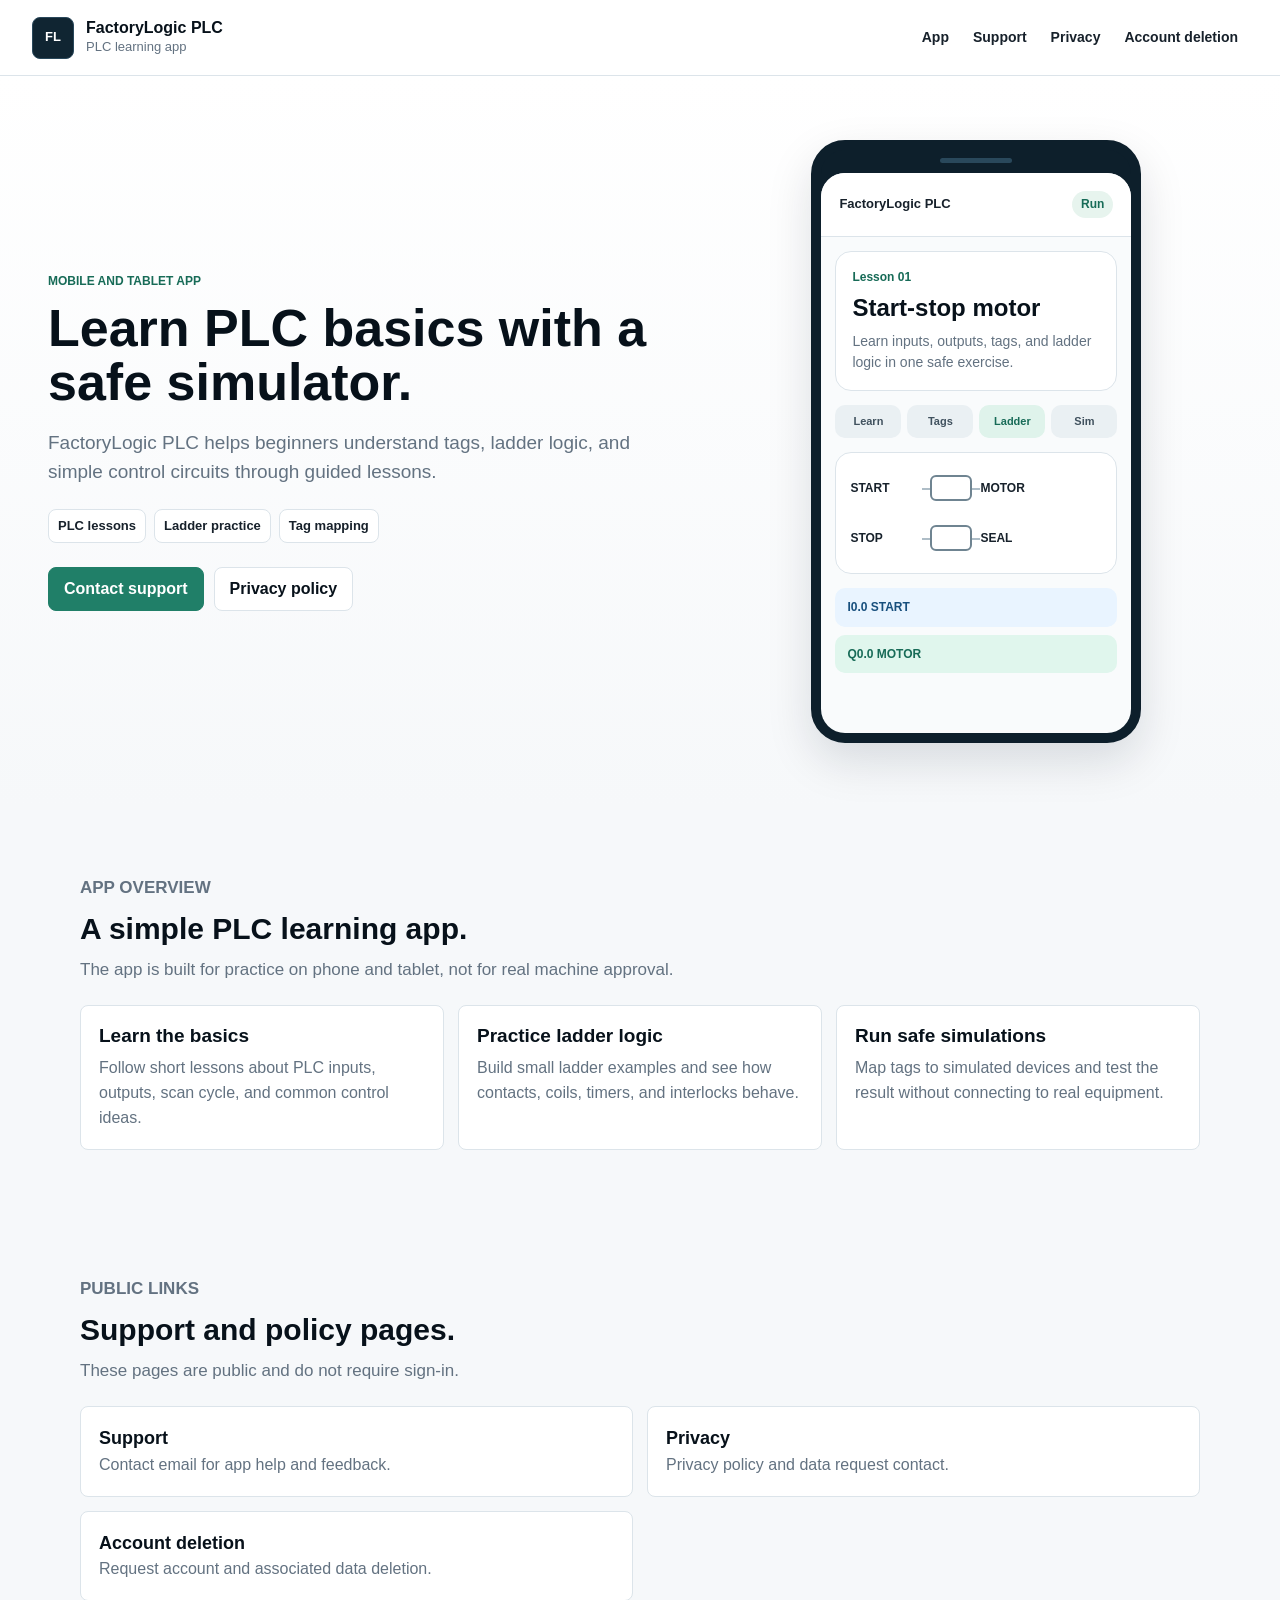
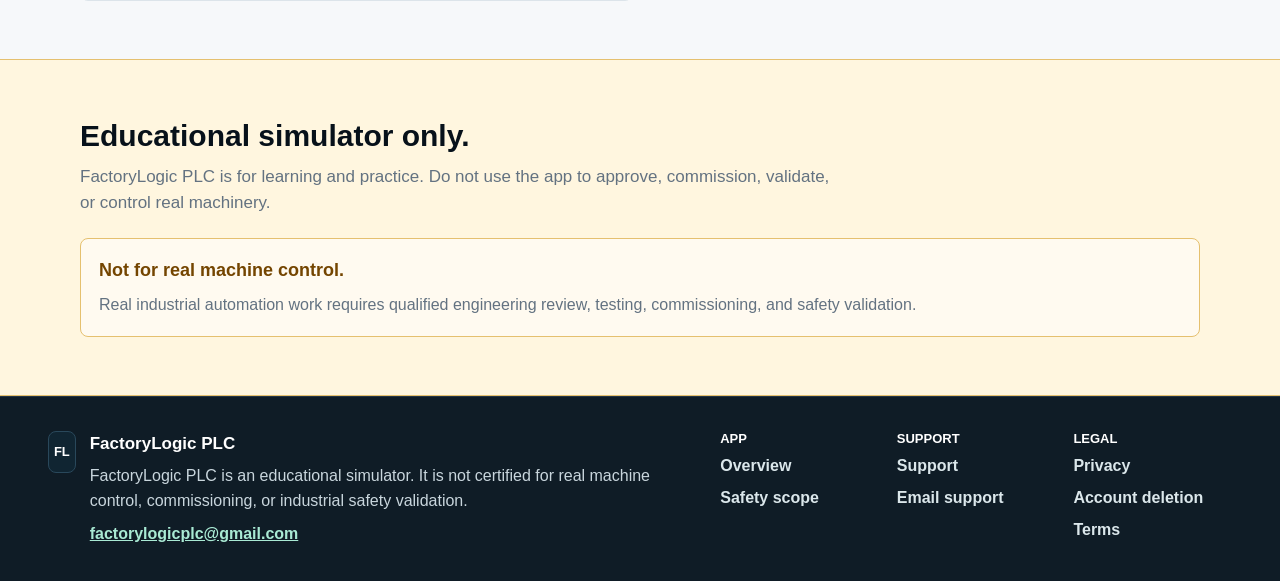
==== commit 01a98cfd: "Sync website from learnPlc2 36603fc" ====
--- a/index.html
+++ b/index.html
@@ -4,14 +4,14 @@
     <meta charset="UTF-8" />
     <meta name="viewport" content="width=device-width, initial-scale=1" />
     <title>FactoryLogic PLC</title>
-    <meta name="description" content="Official website for FactoryLogic PLC, a mobile and tablet app for learning PLC fundamentals, ladder logic, tags, and safe simulation practice." />
+    <meta name="description" content="FactoryLogic PLC is a mobile and tablet app for learning PLC basics, ladder logic, tags, and safe simulation practice." />
     <meta name="theme-color" content="#0b1720" />
     <meta property="og:title" content="FactoryLogic PLC" />
-    <meta property="og:description" content="Official website for FactoryLogic PLC, a mobile and tablet app for learning PLC fundamentals, ladder logic, tags, and safe simulation practice." />
+    <meta property="og:description" content="FactoryLogic PLC is a mobile and tablet app for learning PLC basics, ladder logic, tags, and safe simulation practice." />
     <meta property="og:type" content="website" />
     <meta property="og:url" content="https://ysrtirak.github.io/FactoryLogicPLC/" />
     <link rel="canonical" href="https://ysrtirak.github.io/FactoryLogicPLC/" />
-    <link rel="stylesheet" href="./assets/site.css" />
+    <link rel="stylesheet" href="./assets/site.css?v=2026-05-18-simple-v2" />
   </head>
   <body class="home-page page-home">
     <a class="skip-link" href="#main">Skip to content</a>
@@ -20,12 +20,11 @@
         <span class="brand-mark" aria-hidden="true">FL</span>
         <span>
           <strong>FactoryLogic PLC</strong>
-          <small>PLC learning and simulation</small>
+          <small>PLC learning app</small>
         </span>
       </a>
       <nav class="primary-nav" aria-label="Primary navigation">
-        <a href="#product">Product</a>
-        <a href="#learning">Learning</a>
+        <a href="#app">App</a>
         <a href="./support/">Support</a>
         <a href="./privacy/">Privacy</a>
         <a href="./account-deletion/">Account deletion</a>
@@ -34,148 +33,69 @@
     <main id="main">
       <section class="hero-section" aria-labelledby="hero-title">
         <div class="hero-copy-wrap">
-          <p class="eyebrow">PLC learning app for mobile and tablet</p>
-          <h1 id="hero-title">FactoryLogic PLC</h1>
-          <p class="hero-copy">Learn PLC fundamentals by building tags, ladder logic, and small simulated control systems step by step.</p>
-          <div class="badge-row"><span>Structured lessons</span><span>Ladder logic</span><span>Tag mapping</span><span>Safe simulation</span></div>
+          <p class="eyebrow">Mobile and tablet app</p>
+          <h1 id="hero-title">Learn PLC basics with a safe simulator.</h1>
+          <p class="hero-copy">FactoryLogic PLC helps beginners understand tags, ladder logic, and simple control circuits through guided lessons.</p>
+          <div class="badge-row"><span>PLC lessons</span><span>Ladder practice</span><span>Tag mapping</span></div>
           <div class="hero-actions">
-            <a class="button-primary" href="mailto:factorylogicplc@gmail.com?subject=FactoryLogic+PLC+support+request&body=Hello+FactoryLogic+PLC+team%2C%0A%0AI+need+help+with%3A%0A%0AApp+version%3A%0ADevice+model%3A%0AOperating+system%3A%0ADescription%3A%0A%0APlease+do+not+include+passwords%2C+private+keys%2C+service+account+files%2C+or+identity+documents.">Email support</a>
+            <a class="button-primary" href="mailto:factorylogicplc@gmail.com?subject=FactoryLogic+PLC+support+request&body=Hello+FactoryLogic+PLC+team%2C%0A%0AI+need+help+with%3A%0A%0AApp+version%3A%0ADevice+model%3A%0AOperating+system%3A%0ADescription%3A%0A%0APlease+do+not+include+passwords%2C+private+keys%2C+service+account+files%2C+or+identity+documents.">Contact support</a>
             <a class="button-secondary" href="./privacy/">Privacy policy</a>
           </div>
         </div>
-        <div class="hero-visual" role="img" aria-label="FactoryLogic PLC app preview with lessons, tags, ladder logic, and simulation">
-          <div class="app-shell">
-            <div class="app-topbar">
-              <span class="app-title">PLC Programming</span>
-              <strong>Run</strong>
-            </div>
-            <div class="app-grid">
-              <article class="app-card academy-card">
-                <span class="app-label">Learning Hub</span>
-                <h2>Start-stop control</h2>
-                <p>Build the logic, map tags, then run the scene.</p>
-                <div class="lesson-progress"><span></span></div>
-              </article>
-              <article class="app-card ladder-card">
-                <span class="app-label">Ladder</span>
-                <div class="ladder-rail"></div>
-                <div class="ladder-rung"><span>I0.0 START</span><i></i><span>Q0.0 MOTOR</span></div>
-                <div class="ladder-rung live"><span>I0.1 STOP</span><i></i><span>M0.0 SEAL</span></div>
-              </article>
-              <article class="app-card tag-card">
-                <span class="app-label">Tags</span>
-                <span class="tag-chip input">I0.0 START</span>
-                <span class="tag-chip output">Q0.0 MOTOR</span>
-                <span class="tag-chip memory">M0.0 SEAL</span>
-              </article>
-              <article class="app-card sim-card">
-                <span class="app-label">Simulation</span>
-                <div class="sim-row">
-                  <span class="indicator on"></span>
-                  <span class="motor-symbol"></span>
-                  <span class="tank-symbol"><span></span></span>
-                </div>
-              </article>
+        <div class="hero-visual" role="img" aria-label="FactoryLogic PLC phone app preview">
+          <div class="phone-shell">
+            <div class="phone-speaker"></div>
+            <div class="phone-screen">
+              <div class="screen-topbar">
+                <span>FactoryLogic PLC</span>
+                <strong>Run</strong>
+              </div>
+              <section class="screen-lesson">
+                <small>Lesson 01</small>
+                <h2>Start-stop motor</h2>
+                <p>Learn inputs, outputs, tags, and ladder logic in one safe exercise.</p>
+              </section>
+              <div class="screen-tabs" aria-hidden="true">
+                <span>Learn</span><span>Tags</span><span>Ladder</span><span>Sim</span>
+              </div>
+              <div class="screen-ladder" aria-hidden="true">
+                <div><span>START</span><i></i><span>MOTOR</span></div>
+                <div><span>STOP</span><i></i><span>SEAL</span></div>
+              </div>
+              <div class="screen-tags" aria-hidden="true">
+                <span>I0.0 START</span>
+                <span>Q0.0 MOTOR</span>
+              </div>
             </div>
           </div>
         </div>
       </section>
-      <section class="content-section section-featureGrid" id="product">
+      <section class="content-section section-featureGrid" id="app">
         <div class="section-inner">
           <div class="section-heading">
-            <p class="eyebrow">Product</p>
-            <h2 id="product-title">A practical PLC learning workspace.</h2>
-            <p>The app connects the pieces learners need to understand: lessons, PLC-style tags, ladder logic, and simulated industrial components.</p>
+            <p class="eyebrow">App overview</p>
+            <h2 id="app-title">A simple PLC learning app.</h2>
+            <p>The app is built for practice on phone and tablet, not for real machine approval.</p>
           </div>
           <div class="card-grid">
             <article class="card">
-              <p class="card-kicker">Learn</p>
-              <h3>PLC fundamentals</h3>
-              <p>Follow lessons about inputs, outputs, scan cycle, relays, sensors, actuators, timers, counters, and control patterns.</p>
+              
+              <h3>Learn the basics</h3>
+              <p>Follow short lessons about PLC inputs, outputs, scan cycle, and common control ideas.</p>
               
             </article>
             <article class="card">
-              <p class="card-kicker">Build</p>
-              <h3>Ladder logic practice</h3>
-              <p>Create small rung-based programs and see how contacts, coils, timers, counters, and interlocks behave.</p>
+              
+              <h3>Practice ladder logic</h3>
+              <p>Build small ladder examples and see how contacts, coils, timers, and interlocks behave.</p>
               
             </article>
             <article class="card">
-              <p class="card-kicker">Connect</p>
-              <h3>Tags and mappings</h3>
-              <p>Map simulated buttons, lamps, motors, pumps, and sensors to tags so logic and scene behavior stay connected.</p>
+              
+              <h3>Run safe simulations</h3>
+              <p>Map tags to simulated devices and test the result without connecting to real equipment.</p>
               
             </article>
-            <article class="card">
-              <p class="card-kicker">Run</p>
-              <h3>Guided simulation</h3>
-              <p>Run each exercise safely, inspect runtime state, and use feedback to understand what changed and why.</p>
-              
-            </article>
-          </div>
-        </div>
-      </section>
-      <section class="content-section section-learningMap section-soft" id="learning">
-        <div class="section-inner">
-          <div class="section-heading">
-            <p class="eyebrow">Learning path</p>
-            <h2 id="learning-title">From first concept to working control logic.</h2>
-            <p>FactoryLogic PLC is organized as a guided learning path rather than a blank engineering tool.</p>
-          </div>
-          <div class="learning-map">
-            <article class="learning-group">
-                <span class="learning-index">01</span>
-                <h3>Basics</h3>
-                <p>Understand what a PLC does and how input, logic, and output relate.</p>
-                <ul><li>PLC role</li><li>Scan cycle</li><li>Relay logic idea</li></ul>
-              </article>
-            <article class="learning-group">
-                <span class="learning-index">02</span>
-                <h3>Signals</h3>
-                <p>Learn how devices become tags and how those tags drive logic.</p>
-                <ul><li>Inputs and outputs</li><li>Tag direction</li><li>Component mapping</li></ul>
-              </article>
-            <article class="learning-group">
-                <span class="learning-index">03</span>
-                <h3>Logic</h3>
-                <p>Practice common ladder patterns used in automation lessons.</p>
-                <ul><li>Start-stop circuits</li><li>Interlocks</li><li>Timers and counters</li></ul>
-              </article>
-            <article class="learning-group">
-                <span class="learning-index">04</span>
-                <h3>Simulation</h3>
-                <p>Test behavior on small safe scenes before moving to the next lesson.</p>
-                <ul><li>Motors and lamps</li><li>Pumps and tanks</li><li>Fault feedback</li></ul>
-              </article>
-          </div>
-        </div>
-      </section>
-      <section class="content-section section-workflow" id="workflow">
-        <div class="section-inner">
-          <div class="section-heading">
-            <p class="eyebrow">How the app works</p>
-            <h2 id="workflow-title">A simple loop: learn, map, run, understand.</h2>
-            <p>Each exercise keeps the learning path clear while still showing the real PLC mental model.</p>
-          </div>
-          <ol class="workflow-list">
-            <li><span>01</span><strong>Open a lesson</strong><p>Start with a focused goal and short guidance.</p></li>
-            <li><span>02</span><strong>Create or select tags</strong><p>Use PLC-style tag names, types, and directions.</p></li>
-            <li><span>03</span><strong>Build ladder logic</strong><p>Connect contacts, coils, timers, counters, and checks.</p></li>
-            <li><span>04</span><strong>Run the simulation</strong><p>Watch inputs, outputs, and components update together.</p></li>
-          </ol>
-        </div>
-      </section>
-      <section class="content-section section-callout section-warning" id="safety">
-        <div class="section-inner">
-          <div class="section-heading">
-            <p class="eyebrow">Safety scope</p>
-            <h2 id="safety-title">Educational simulator only.</h2>
-            <p>FactoryLogic PLC is for learning and practice. It must not be used to approve, commission, validate, or control real machinery.</p>
-          </div>
-          <div class="callout-box">
-            <strong>Do not use app results for real machine approval.</strong>
-            <p>Real industrial systems require qualified engineering review, applicable standards, testing, commissioning, and safety validation.</p>
-            
           </div>
         </div>
       </section>
@@ -183,26 +103,36 @@
         <div class="section-inner">
           <div class="section-heading">
             <p class="eyebrow">Public links</p>
-            <h2 id="store-links-title">Support, privacy, and account deletion are easy to find.</h2>
-            <p>These pages are public, static, and reachable without sign-in.</p>
+            <h2 id="store-links-title">Support and policy pages.</h2>
+            <p>These pages are public and do not require sign-in.</p>
           </div>
           <div class="link-grid">
             <a class="link-card" href="./support/">
-                <strong>Support URL</strong>
-                <span>Contact email and help request guidance.</span>
+                <strong>Support</strong>
+                <span>Contact email for app help and feedback.</span>
               </a>
             <a class="link-card" href="./privacy/">
-                <strong>Privacy Policy URL</strong>
-                <span>Data categories, use, sharing, retention, deletion, and contact information.</span>
+                <strong>Privacy</strong>
+                <span>Privacy policy and data request contact.</span>
               </a>
             <a class="link-card" href="./account-deletion/">
-                <strong>Account deletion URL</strong>
-                <span>A clear way to request account and associated data deletion outside the app.</span>
+                <strong>Account deletion</strong>
+                <span>Request account and associated data deletion.</span>
               </a>
-            <a class="link-card" href="./terms/">
-                <strong>Terms URL</strong>
-                <span>Educational use, community conduct, and safety scope.</span>
-              </a>
+          </div>
+        </div>
+      </section>
+      <section class="content-section section-callout section-warning" id="safety">
+        <div class="section-inner">
+          <div class="section-heading">
+            
+            <h2 id="safety-title">Educational simulator only.</h2>
+            <p>FactoryLogic PLC is for learning and practice. Do not use the app to approve, commission, validate, or control real machinery.</p>
+          </div>
+          <div class="callout-box">
+            <strong>Not for real machine control.</strong>
+            <p>Real industrial automation work requires qualified engineering review, testing, commissioning, and safety validation.</p>
+            
           </div>
         </div>
       </section>
@@ -212,22 +142,20 @@
         <span class="brand-mark" aria-hidden="true">FL</span>
         <div>
           <strong>FactoryLogic PLC</strong>
-          <p>FactoryLogic PLC is an educational PLC learning simulator. It is not certified for real machine control, commissioning, or industrial safety validation.</p>
+          <p>FactoryLogic PLC is an educational simulator. It is not certified for real machine control, commissioning, or industrial safety validation.</p>
           <a href="mailto:factorylogicplc@gmail.com">factorylogicplc@gmail.com</a>
         </div>
       </div>
       <div class="footer-groups">
         <div>
             <h2>App</h2>
-            <a href="#product">Product</a>
-            <a href="#learning">Learning</a>
+            <a href="#app">Overview</a>
             <a href="#safety">Safety scope</a>
           </div>
         <div>
             <h2>Support</h2>
             <a href="./support/">Support</a>
             <a href="mailto:factorylogicplc@gmail.com?subject=FactoryLogic+PLC+support+request&body=Hello+FactoryLogic+PLC+team%2C%0A%0AI+need+help+with%3A%0A%0AApp+version%3A%0ADevice+model%3A%0AOperating+system%3A%0ADescription%3A%0A%0APlease+do+not+include+passwords%2C+private+keys%2C+service+account+files%2C+or+identity+documents.">Email support</a>
-            <a href="https://github.com/ysrtirak/FactoryLogicPLC">Website repository</a>
           </div>
         <div>
             <h2>Legal</h2>
--- a/assets/site.css
+++ b/assets/site.css
@@ -1,21 +1,19 @@
 :root {
   color-scheme: light;
-  --ink: #14232d;
-  --ink-strong: #07141c;
-  --muted: #5b6e78;
-  --soft: #f3f7f8;
-  --soft-2: #edf4f1;
+  --ink: #17212b;
+  --ink-strong: #07111a;
+  --muted: #637281;
+  --soft: #f6f8fa;
   --panel: #ffffff;
-  --line: #d7e2e7;
-  --dark: #0d1b24;
-  --dark-2: #132936;
-  --green: #177a64;
-  --green-2: #259b77;
-  --blue: #176c9b;
-  --amber: #9b5a08;
-  --amber-line: #e4ba67;
-  --amber-soft: #fff6e5;
-  --shadow: 0 16px 36px rgba(7, 20, 28, 0.12);
+  --line: #dce4ea;
+  --brand: #102532;
+  --accent: #207f68;
+  --accent-strong: #176b57;
+  --blue: #246da8;
+  --warning: #fff6df;
+  --warning-line: #e5c06f;
+  --warning-ink: #744500;
+  --shadow: 0 18px 46px rgba(10, 24, 36, 0.13);
   --max: 1120px;
 }
 
@@ -32,6 +30,7 @@
   background: var(--soft);
   color: var(--ink);
   font: 16px/1.55 -apple-system, BlinkMacSystemFont, "Segoe UI", sans-serif;
+  overflow-x: hidden;
   text-rendering: optimizeLegibility;
 }
 
@@ -42,7 +41,7 @@
 a:focus-visible,
 button:focus-visible,
 summary:focus-visible {
-  outline: 3px solid #f0b84c;
+  outline: 3px solid #e0a93c;
   outline-offset: 3px;
 }
 
@@ -72,17 +71,18 @@
   justify-content: space-between;
   gap: 16px;
   width: 100%;
-  padding: 12px 20px;
-  border-bottom: 1px solid rgba(215, 226, 231, 0.9);
-  background: rgba(255, 255, 255, 0.96);
-  backdrop-filter: blur(12px);
+  min-height: 76px;
+  padding: 12px 24px;
+  border-bottom: 1px solid var(--line);
+  background: rgba(255, 255, 255, 0.97);
+  backdrop-filter: blur(10px);
 }
 
 .brand {
   display: inline-flex;
   align-items: center;
   gap: 12px;
-  min-width: 214px;
+  min-width: 220px;
   color: var(--ink-strong);
   text-decoration: none;
 }
@@ -92,9 +92,9 @@
   place-items: center;
   width: 42px;
   height: 42px;
-  border: 1px solid #284756;
+  border: 1px solid #29485b;
   border-radius: 8px;
-  background: #102532;
+  background: var(--brand);
   color: #ffffff;
   font-size: 13px;
   font-weight: 900;
@@ -130,12 +130,13 @@
   text-decoration: none;
   font-size: 14px;
   font-weight: 800;
+  white-space: nowrap;
 }
 
 .primary-nav a:hover,
 .primary-nav a[aria-current="page"] {
-  background: #eaf4f1;
-  color: var(--green);
+  background: #edf5f2;
+  color: var(--accent-strong);
 }
 
 h1,
@@ -157,23 +158,23 @@
 }
 
 h1 {
-  color: inherit;
-  font-size: 46px;
-  line-height: 1.04;
+  color: var(--ink-strong);
+  font-size: 44px;
+  line-height: 1.05;
   letter-spacing: 0;
 }
 
 h2 {
   color: var(--ink-strong);
   font-size: 30px;
-  line-height: 1.16;
+  line-height: 1.18;
   letter-spacing: 0;
 }
 
 h3 {
   color: var(--ink-strong);
   font-size: 19px;
-  line-height: 1.25;
+  line-height: 1.28;
   letter-spacing: 0;
 }
 
@@ -181,7 +182,7 @@
 .card-kicker,
 .contact-label {
   margin: 0 0 10px;
-  color: var(--green);
+  color: var(--accent-strong);
   font-size: 12px;
   font-weight: 900;
   letter-spacing: 0;
@@ -190,35 +191,31 @@
 
 .hero-section {
   display: grid;
-  grid-template-columns: minmax(0, 1fr);
-  gap: 30px;
-  min-height: 620px;
-  padding: 58px 20px 48px;
-  background:
-    linear-gradient(135deg, rgba(12, 28, 37, 0.96), rgba(23, 88, 80, 0.92)),
-    linear-gradient(90deg, rgba(255, 255, 255, 0.05), transparent 40%);
-  color: #ffffff;
+  grid-template-columns: 1fr;
+  align-items: center;
+  gap: 36px;
+  min-height: 610px;
+  padding: 58px 24px;
+  background: linear-gradient(180deg, #ffffff 0%, #f6f8fa 100%);
 }
 
 .hero-copy-wrap,
-.hero-visual {
+.hero-visual,
+.section-inner {
   width: 100%;
   max-width: var(--max);
   margin: 0 auto;
+  min-width: 0;
 }
 
 .hero-copy-wrap {
   align-self: center;
 }
 
-.hero-section .eyebrow {
-  color: #9af0cf;
-}
-
 .hero-copy {
-  max-width: 660px;
+  max-width: 640px;
   margin-top: 18px;
-  color: #e8f4f2;
+  color: var(--muted);
   font-size: 19px;
 }
 
@@ -226,14 +223,14 @@
   display: flex;
   flex-wrap: wrap;
   gap: 8px;
-  margin-top: 24px;
+  margin-top: 22px;
 }
 
 .badge-row span {
-  border: 1px solid rgba(255, 255, 255, 0.28);
+  border: 1px solid var(--line);
   border-radius: 8px;
-  background: rgba(255, 255, 255, 0.09);
-  color: #f5ffff;
+  background: #ffffff;
+  color: var(--ink);
   padding: 6px 9px;
   font-size: 13px;
   font-weight: 800;
@@ -259,12 +256,11 @@
   text-decoration: none;
   font-weight: 900;
   line-height: 1.2;
-  transition: transform 160ms ease, background 160ms ease, border-color 160ms ease;
 }
 
 .button-primary {
-  border: 1px solid var(--green-2);
-  background: var(--green-2);
+  border: 1px solid var(--accent);
+  background: var(--accent);
   color: #ffffff;
 }
 
@@ -272,13 +268,6 @@
   border: 1px solid var(--line);
   background: #ffffff;
   color: var(--ink-strong);
-}
-
-.hero-section .button-secondary,
-.section-dark .button-secondary {
-  border-color: rgba(255, 255, 255, 0.42);
-  background: transparent;
-  color: #ffffff;
 }
 
 .button-primary:hover,
@@ -286,232 +275,178 @@
   transform: translateY(-1px);
 }
 
-.app-shell {
+.hero-visual {
+  align-self: center;
+}
+
+.phone-shell {
+  position: relative;
+  width: min(330px, 100%);
+  margin: 0 auto;
+  border: 10px solid #0d1f2b;
+  border-radius: 34px;
+  background: #0d1f2b;
+  box-shadow: var(--shadow);
+}
+
+.phone-speaker {
+  width: 72px;
+  height: 5px;
+  margin: 8px auto 10px;
+  border-radius: 999px;
+  background: #29485b;
+}
+
+.phone-screen {
   overflow: hidden;
-  border: 1px solid rgba(255, 255, 255, 0.18);
-  border-radius: 8px;
-  background: #0f2330;
-  box-shadow: var(--shadow);
-}
-
-.app-topbar {
+  min-height: 560px;
+  border-radius: 24px;
+  background: #f9fbfc;
+  color: var(--ink);
+}
+
+.screen-topbar {
   display: flex;
   align-items: center;
   justify-content: space-between;
   gap: 12px;
-  padding: 13px 14px;
-  border-bottom: 1px solid #244452;
-  color: #d9ecef;
+  padding: 18px;
+  border-bottom: 1px solid var(--line);
+  background: #ffffff;
   font-size: 13px;
   font-weight: 900;
 }
 
-.app-topbar strong {
-  border-radius: 8px;
-  background: #143a35;
-  color: #9af0cf;
-  padding: 5px 8px;
+.screen-topbar strong {
+  border-radius: 999px;
+  background: #e7f4ee;
+  color: var(--accent-strong);
+  padding: 4px 9px;
   font-size: 12px;
 }
 
-.app-grid {
-  display: grid;
-  grid-template-columns: 1fr;
-  gap: 12px;
+.screen-lesson {
+  margin: 14px;
+  border: 1px solid var(--line);
+  border-radius: 16px;
+  background: #ffffff;
+  padding: 16px;
+}
+
+.screen-lesson small {
+  display: block;
+  color: var(--accent-strong);
+  font-size: 12px;
+  font-weight: 900;
+}
+
+.screen-lesson h2 {
+  margin-top: 8px;
+  font-size: 24px;
+}
+
+.screen-lesson p {
+  margin-top: 8px;
+  color: var(--muted);
+  font-size: 14px;
+}
+
+.screen-tabs {
+  display: grid;
+  grid-template-columns: repeat(4, 1fr);
+  gap: 6px;
+  padding: 0 14px 14px;
+}
+
+.screen-tabs span {
+  border-radius: 10px;
+  background: #eaf0f3;
+  color: #40515e;
+  padding: 8px 4px;
+  text-align: center;
+  font-size: 11px;
+  font-weight: 900;
+}
+
+.screen-tabs span:nth-child(3) {
+  background: #dff3eb;
+  color: var(--accent-strong);
+}
+
+.screen-ladder {
+  margin: 0 14px 14px;
+  border: 1px solid var(--line);
+  border-radius: 16px;
+  background: #ffffff;
   padding: 14px;
 }
 
-.app-card {
-  border: 1px solid #274b59;
-  border-radius: 8px;
-  background: #132d3a;
-  padding: 14px;
-  color: #dcecef;
-}
-
-.app-card h2 {
-  color: #ffffff;
-  font-size: 22px;
-}
-
-.app-card p {
-  margin-top: 6px;
-  color: #bcd1d6;
-  font-size: 14px;
-}
-
-.app-label {
-  display: block;
-  margin-bottom: 10px;
-  color: #9af0cf;
-  font-size: 12px;
-  font-weight: 900;
-}
-
-.lesson-progress {
-  overflow: hidden;
-  height: 8px;
-  margin-top: 18px;
-  border-radius: 8px;
-  background: #244452;
-}
-
-.lesson-progress span {
-  display: block;
-  width: 68%;
-  height: 100%;
-  background: #48c797;
-}
-
-.ladder-card {
+.screen-ladder div {
   position: relative;
   display: grid;
-  gap: 12px;
-  padding-left: 24px;
-}
-
-.ladder-rail {
-  position: absolute;
-  top: 45px;
-  bottom: 15px;
-  left: 13px;
-  width: 3px;
-  background: #a3bfca;
-}
-
-.ladder-rung {
-  position: relative;
-  display: grid;
-  grid-template-columns: minmax(74px, 1fr) 42px minmax(70px, 1fr);
+  grid-template-columns: 72px 42px 1fr;
   align-items: center;
   gap: 8px;
-  min-height: 40px;
-  color: #dcecef;
-  font-size: 11px;
-  font-weight: 900;
-}
-
-.ladder-rung::before {
+  min-height: 42px;
+  color: var(--ink);
+  font-size: 12px;
+  font-weight: 900;
+}
+
+.screen-ladder div + div {
+  margin-top: 8px;
+}
+
+.screen-ladder div::before {
   content: "";
   position: absolute;
   left: 0;
   right: 0;
   top: 50%;
   height: 2px;
-  background: #587681;
-}
-
-.ladder-rung > * {
+  background: #aebdc7;
+}
+
+.screen-ladder span,
+.screen-ladder i {
   position: relative;
   z-index: 1;
-}
-
-.ladder-rung i {
+  background: #ffffff;
+}
+
+.screen-ladder i {
+  display: block;
   height: 26px;
-  border: 2px solid #9eb9c2;
+  border: 2px solid #6f8491;
   border-radius: 6px;
-  background: #102532;
-}
-
-.ladder-rung.live i,
-.ladder-rung.live span:last-child {
-  box-shadow: 0 0 20px rgba(72, 199, 151, 0.28);
-}
-
-.tag-card {
+}
+
+.screen-tags {
   display: grid;
   gap: 8px;
-  align-content: start;
-}
-
-.tag-chip {
-  display: block;
-  border-radius: 7px;
-  padding: 8px 9px;
+  padding: 0 14px 18px;
+}
+
+.screen-tags span {
+  border-radius: 10px;
+  padding: 10px 12px;
   font-size: 12px;
   font-weight: 900;
 }
 
-.tag-chip.input {
-  background: #e7f4ff;
-  color: #0d4d75;
-}
-
-.tag-chip.output {
-  background: #ddfaef;
-  color: #0b614f;
-}
-
-.tag-chip.memory {
-  background: #fff2d8;
-  color: #744300;
-}
-
-.sim-card {
-  min-height: 126px;
-}
-
-.sim-row {
-  display: grid;
-  grid-template-columns: repeat(3, minmax(0, 1fr));
-  align-items: center;
-  justify-items: center;
-  gap: 10px;
-  min-height: 78px;
-}
-
-.indicator {
-  width: 34px;
-  height: 34px;
-  border: 6px solid #173945;
-  border-radius: 99px;
-  background: #687f89;
-}
-
-.indicator.on {
-  background: #48c797;
-  box-shadow: 0 0 24px rgba(72, 199, 151, 0.55);
-}
-
-.motor-symbol {
-  position: relative;
-  width: 48px;
-  height: 48px;
-  border: 5px solid #c8dde3;
-  border-radius: 99px;
-}
-
-.motor-symbol::after {
-  content: "M";
-  position: absolute;
-  inset: 0;
-  display: grid;
-  place-items: center;
-  color: #c8dde3;
-  font-weight: 900;
-}
-
-.tank-symbol {
-  position: relative;
-  overflow: hidden;
-  width: 46px;
-  height: 64px;
-  border: 3px solid #c8dde3;
-  border-radius: 8px;
-}
-
-.tank-symbol span {
-  position: absolute;
-  left: 0;
-  right: 0;
-  bottom: 0;
-  height: 56%;
-  background: #2ba8c4;
+.screen-tags span:first-child {
+  background: #e9f4ff;
+  color: #174f7d;
+}
+
+.screen-tags span:last-child {
+  background: #e0f6ed;
+  color: #176b57;
 }
 
 .page-intro,
 .content-section {
-  padding: 52px 20px;
+  padding: 50px 24px;
 }
 
 .page-intro {
@@ -519,65 +454,46 @@
   background: #ffffff;
 }
 
+.page-intro .section-inner {
+  max-width: 820px;
+}
+
 .page-intro h1 {
-  color: var(--ink-strong);
   font-size: 40px;
 }
 
 .page-intro p:not(.eyebrow) {
-  max-width: 760px;
-  margin-top: 12px;
+  margin-top: 10px;
   color: var(--muted);
   font-size: 18px;
 }
 
-.section-inner {
-  width: 100%;
-  max-width: var(--max);
-  margin: 0 auto;
-}
-
 .section-inner.narrow {
-  max-width: 860px;
+  max-width: 820px;
 }
 
 .section-heading {
   max-width: 760px;
-  margin-bottom: 24px;
+  margin-bottom: 22px;
 }
 
 .section-heading p {
-  margin-top: 12px;
+  margin-top: 10px;
   color: var(--muted);
   font-size: 17px;
 }
 
 .section-soft {
-  background: var(--soft-2);
-}
-
-.section-dark {
-  background: var(--dark);
-  color: #edf7f7;
-}
-
-.section-dark > .section-inner > .section-heading h2,
-.section-dark > .section-inner > .section-heading p {
-  color: #f4ffff;
-}
-
-.section-dark > .section-inner > .section-heading .eyebrow {
-  color: #9af0cf;
+  background: #eef5f2;
 }
 
 .section-warning {
-  border-top: 1px solid var(--amber-line);
-  border-bottom: 1px solid var(--amber-line);
-  background: var(--amber-soft);
+  border-top: 1px solid var(--warning-line);
+  border-bottom: 1px solid var(--warning-line);
+  background: var(--warning);
 }
 
 .card-grid,
-.metric-grid,
 .learning-map,
 .policy-list,
 .link-grid,
@@ -590,7 +506,6 @@
 .card,
 .policy-block,
 .learning-group,
-.metric,
 .link-card,
 .callout-box,
 .contact-panel,
@@ -604,7 +519,6 @@
 .card,
 .policy-block,
 .learning-group,
-.metric,
 .link-card,
 .callout-box,
 .contact-panel,
@@ -619,14 +533,14 @@
 .callout-box p,
 .deletion-primary p,
 .faq-list p {
-  margin-top: 9px;
+  margin-top: 8px;
   color: var(--muted);
 }
 
 .text-link {
   display: inline-flex;
   margin-top: 14px;
-  color: var(--green);
+  color: var(--accent-strong);
   font-weight: 900;
   text-decoration: none;
 }
@@ -642,36 +556,6 @@
 
 li + li {
   margin-top: 7px;
-}
-
-.metric strong {
-  display: block;
-  color: var(--green);
-  font-size: 34px;
-  line-height: 1;
-}
-
-.metric span {
-  display: block;
-  margin-top: 8px;
-  color: var(--ink);
-  font-weight: 800;
-}
-
-.learning-index,
-.workflow-list span {
-  display: inline-grid;
-  place-items: center;
-  width: 40px;
-  height: 40px;
-  border-radius: 8px;
-  background: #e1f3ec;
-  color: var(--green);
-  font-weight: 900;
-}
-
-.learning-index {
-  margin-bottom: 14px;
 }
 
 .workflow-list {
@@ -685,16 +569,25 @@
 
 .workflow-list li {
   display: grid;
-  grid-template-columns: 48px 1fr;
-  gap: 4px 14px;
-  border-left: 4px solid var(--green);
+  grid-template-columns: 42px 1fr;
+  gap: 3px 14px;
+  border: 1px solid var(--line);
+  border-left: 4px solid var(--accent);
   border-radius: 8px;
   background: #ffffff;
-  padding: 17px;
+  padding: 16px;
 }
 
 .workflow-list span {
   grid-row: span 2;
+  display: inline-grid;
+  place-items: center;
+  width: 34px;
+  height: 34px;
+  border-radius: 8px;
+  background: #e7f4ee;
+  color: var(--accent-strong);
+  font-weight: 900;
 }
 
 .workflow-list p {
@@ -704,33 +597,32 @@
 .contact-panel {
   display: grid;
   grid-template-columns: 1fr;
-  gap: 20px;
-  box-shadow: 0 10px 28px rgba(7, 20, 28, 0.07);
+  gap: 18px;
+  box-shadow: 0 10px 24px rgba(10, 24, 36, 0.06);
 }
 
 .contact-email {
   display: inline-block;
-  margin-top: 6px;
-  color: var(--green);
-  font-size: 24px;
+  margin-top: 4px;
+  color: var(--accent-strong);
+  font-size: 22px;
   font-weight: 900;
   text-decoration: none;
 }
 
 .contact-panel p:not(.contact-label) {
-  margin-top: 10px;
+  margin-top: 8px;
   color: var(--muted);
 }
 
 .deletion-panel {
   display: grid;
   grid-template-columns: 1fr;
-  gap: 16px;
+  gap: 14px;
 }
 
 .deletion-primary {
-  border-color: #b7d7cd;
-  background: #f7fcfa;
+  background: #ffffff;
 }
 
 .deletion-detail .policy-list {
@@ -744,13 +636,13 @@
 
 .faq-list summary {
   cursor: pointer;
-  padding: 17px 18px;
+  padding: 16px 18px;
   color: var(--ink-strong);
   font-weight: 900;
 }
 
 .faq-list p {
-  padding: 0 18px 17px;
+  padding: 0 18px 16px;
 }
 
 .link-card {
@@ -760,8 +652,8 @@
 }
 
 .link-card:hover {
-  border-color: var(--green);
-  box-shadow: 0 12px 24px rgba(7, 20, 28, 0.08);
+  border-color: var(--accent);
+  box-shadow: 0 10px 22px rgba(10, 24, 36, 0.07);
 }
 
 .link-card strong {
@@ -771,85 +663,24 @@
 }
 
 .callout-box {
-  border-color: var(--amber-line);
+  border-color: var(--warning-line);
   background: #fffaf0;
 }
 
 .callout-box strong {
   display: block;
-  color: var(--amber);
-  font-size: 19px;
-}
-
-.visual-panel {
-  min-height: 240px;
-  border: 1px solid var(--line);
-  border-radius: 8px;
-  background: var(--panel);
-  box-shadow: 0 12px 30px rgba(7, 20, 28, 0.08);
-}
-
-.split-layout {
+  color: var(--warning-ink);
+  font-size: 18px;
+}
+
+.site-footer {
   display: grid;
   grid-template-columns: 1fr;
-  gap: 22px;
-  align-items: center;
-}
-
-.scan-cycle,
-.signal-flow {
-  display: grid;
-  gap: 12px;
-  padding: 20px;
-}
-
-.scan-cycle span,
-.signal-flow span {
-  position: relative;
-  display: grid;
-  min-height: 50px;
-  place-items: center;
-  border: 1px solid var(--line);
-  border-radius: 8px;
-  background: #f8fbfc;
-  color: var(--ink-strong);
-  font-weight: 900;
-}
-
-.scan-cycle span:not(:last-child)::after,
-.signal-flow span:not(:last-child)::after {
-  content: "";
-  position: absolute;
-  bottom: -12px;
-  left: 50%;
-  width: 2px;
-  height: 12px;
-  background: var(--green);
-}
-
-.page-privacy .policy-list {
-  grid-template-columns: 1fr;
-}
-
-.page-privacy .policy-block {
-  background: #ffffff;
-}
-
-.page-privacy .section-policyList .section-heading {
-  margin-bottom: 16px;
-}
-
-.page-account-deletion .deletion-primary {
-  background: #ffffff;
-}
-
-.site-footer {
-  display: grid;
-  grid-template-columns: 1fr;
-  gap: 26px;
-  padding: 30px 20px;
-  background: var(--dark);
-  color: #e9f4f5;
+  gap: 24px;
+  padding: 30px 24px;
+  border-top: 1px solid #233544;
+  background: #0f1c26;
+  color: #e9f1f4;
 }
 
 .footer-brand {
@@ -861,47 +692,47 @@
 .footer-brand strong {
   display: block;
   color: #ffffff;
-  font-size: 18px;
+  font-size: 17px;
 }
 
 .footer-brand p {
-  margin-top: 8px;
-  color: #c8dade;
+  margin-top: 7px;
+  color: #c9d6dd;
 }
 
 .footer-brand a {
   display: inline-block;
-  margin-top: 10px;
-  color: #9af0cf;
+  margin-top: 8px;
+  color: #a9ead4;
   font-weight: 900;
 }
 
 .footer-groups {
   display: grid;
   grid-template-columns: 1fr;
-  gap: 20px;
+  gap: 18px;
 }
 
 .footer-groups h2 {
-  margin-bottom: 9px;
+  margin-bottom: 8px;
   color: #ffffff;
-  font-size: 14px;
+  font-size: 13px;
   text-transform: uppercase;
 }
 
 .footer-groups a {
   display: block;
-  color: #d9e8eb;
+  color: #dbe7eb;
   text-decoration: none;
   font-weight: 700;
 }
 
 .footer-groups a + a {
-  margin-top: 8px;
+  margin-top: 7px;
 }
 
 .footer-groups a:hover {
-  color: #9af0cf;
+  color: #a9ead4;
 }
 
 @media (min-width: 720px) {
@@ -910,33 +741,16 @@
     padding-right: 32px;
   }
 
+  h1 {
+    font-size: 52px;
+  }
+
   .hero-section {
-    padding: 64px 32px 56px;
-  }
-
-  h1 {
-    font-size: 54px;
-  }
-
-  h2 {
-    font-size: 36px;
-  }
-
-  .app-grid {
-    grid-template-columns: 1.15fr 0.85fr;
-  }
-
-  .academy-card,
-  .ladder-card {
-    grid-column: span 1;
+    padding: 64px 32px;
   }
 
   .card-grid,
-  .link-grid {
-    grid-template-columns: repeat(2, minmax(0, 1fr));
-  }
-
-  .learning-map,
+  .link-grid,
   .policy-list {
     grid-template-columns: repeat(2, minmax(0, 1fr));
   }
@@ -953,9 +767,9 @@
 
 @media (min-width: 980px) {
   .hero-section {
-    grid-template-columns: minmax(0, 0.82fr) minmax(420px, 0.78fr);
+    grid-template-columns: minmax(0, 0.88fr) minmax(360px, 0.72fr);
     align-items: center;
-    min-height: 640px;
+    gap: 48px;
     padding-left: 48px;
     padding-right: 48px;
   }
@@ -967,29 +781,20 @@
 
   .content-section,
   .page-intro {
-    padding: 64px 48px;
+    padding: 58px 48px;
   }
 
   .card-grid {
-    grid-template-columns: repeat(4, minmax(0, 1fr));
-  }
-
-  .page-support .card-grid {
     grid-template-columns: repeat(3, minmax(0, 1fr));
   }
 
-  .split-layout {
-    grid-template-columns: minmax(0, 0.9fr) minmax(380px, 0.7fr);
-    gap: 38px;
-  }
-
   .deletion-panel {
-    grid-template-columns: minmax(320px, 0.7fr) minmax(0, 1fr);
+    grid-template-columns: minmax(300px, 0.62fr) minmax(0, 1fr);
   }
 
   .site-footer {
-    grid-template-columns: minmax(0, 0.95fr) minmax(420px, 0.8fr);
-    padding: 36px 48px;
+    grid-template-columns: minmax(0, 0.95fr) minmax(360px, 0.75fr);
+    padding: 34px 48px;
   }
 }
 
@@ -1005,27 +810,70 @@
 
   .primary-nav {
     justify-content: flex-start;
+    overflow-x: auto;
+    flex-wrap: nowrap;
+    width: 100%;
   }
 
   .primary-nav a {
-    padding: 8px;
+    padding: 7px 6px;
+    font-size: 13px;
   }
 
   h1,
   .page-intro h1 {
-    font-size: 38px;
+    font-size: 36px;
   }
 
   h2 {
-    font-size: 28px;
+    font-size: 26px;
+  }
+
+  .hero-section {
+    min-height: auto;
+    padding-top: 42px;
+    padding-bottom: 42px;
+  }
+
+  .hero-copy-wrap,
+  .hero-visual,
+  .section-inner {
+    max-width: calc(100vw - 48px);
+  }
+
+  .hero-copy-wrap {
+    max-width: min(280px, calc(100vw - 48px));
   }
 
   .hero-copy {
     font-size: 17px;
   }
 
-  .app-grid {
-    grid-template-columns: 1fr;
+  .badge-row {
+    gap: 6px;
+  }
+
+  .badge-row span {
+    padding: 6px 8px;
+    font-size: 12px;
+  }
+
+  .phone-shell {
+    width: min(292px, 100%);
+  }
+
+  .phone-screen {
+    min-height: 520px;
+  }
+
+  .screen-ladder div {
+    grid-template-columns: 62px 36px 1fr;
+    font-size: 11px;
+  }
+
+  .screen-tabs span,
+  .screen-tags span {
+    font-size: 11px;
   }
 
   .contact-email {
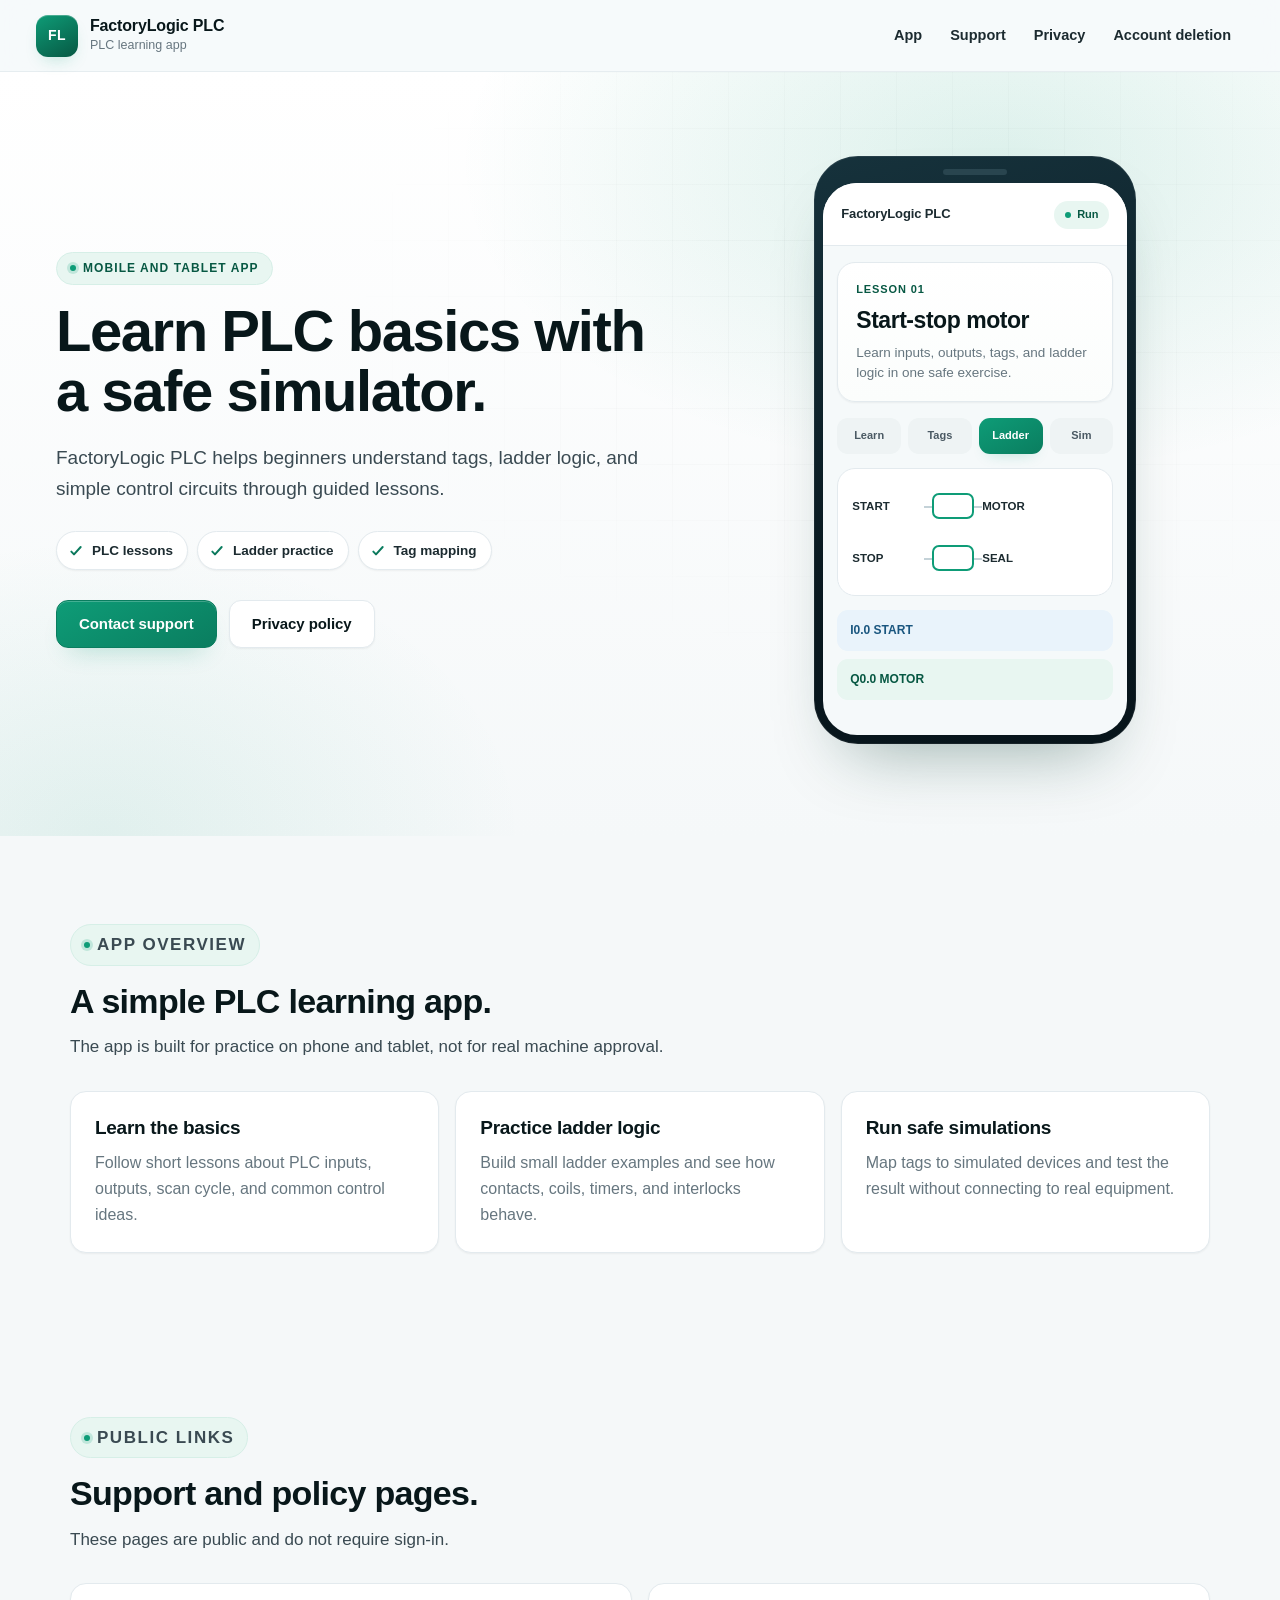
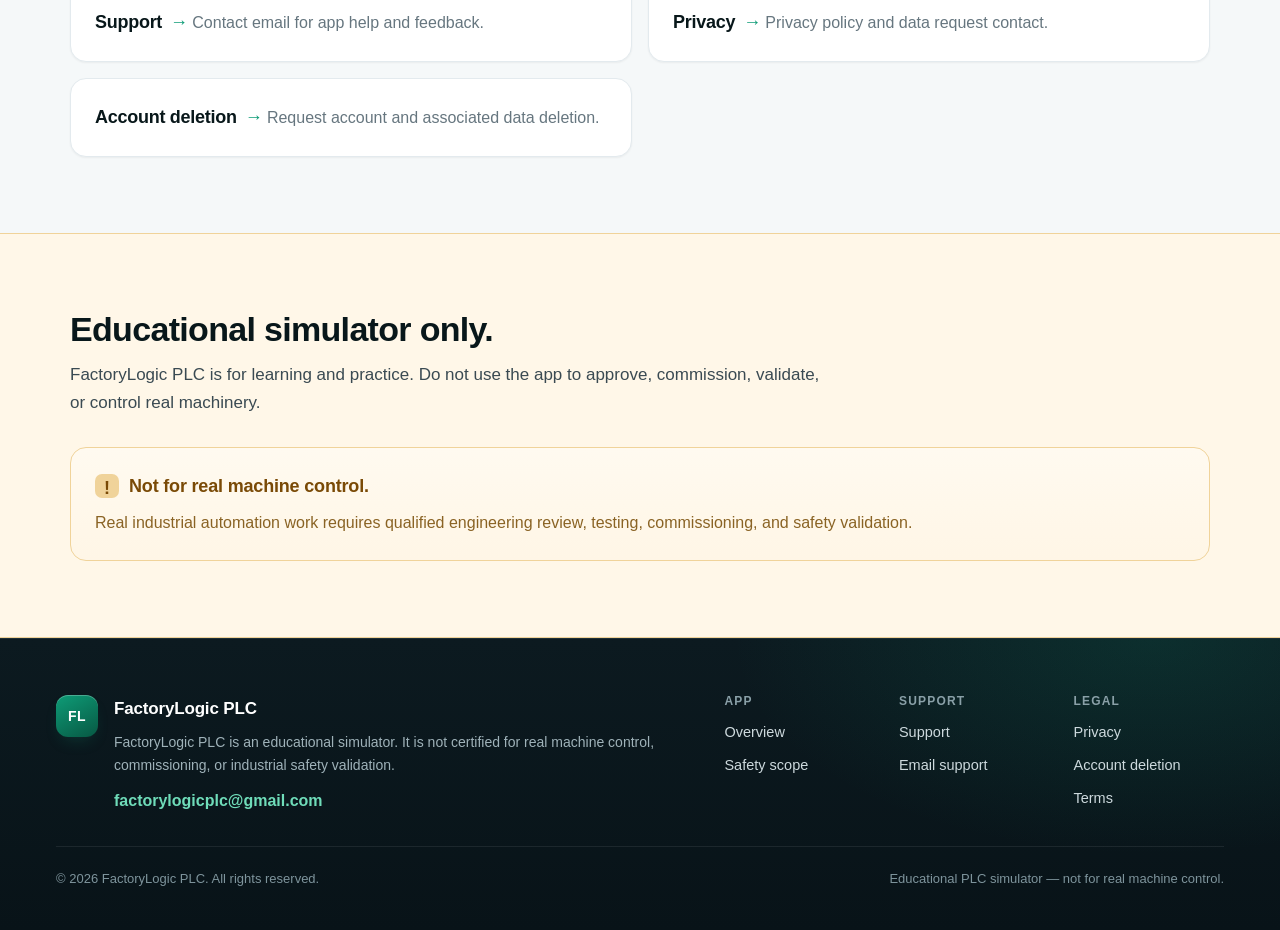
==== commit 95f2c332: "Sync website from learnPlc2 a6da635" ====
--- a/index.html
+++ b/index.html
@@ -5,13 +5,14 @@
     <meta name="viewport" content="width=device-width, initial-scale=1" />
     <title>FactoryLogic PLC</title>
     <meta name="description" content="FactoryLogic PLC is a mobile and tablet app for learning PLC basics, ladder logic, tags, and safe simulation practice." />
-    <meta name="theme-color" content="#0b1720" />
+    <meta name="color-scheme" content="light" />
+    <meta name="theme-color" content="#0a7d5f" />
     <meta property="og:title" content="FactoryLogic PLC" />
     <meta property="og:description" content="FactoryLogic PLC is a mobile and tablet app for learning PLC basics, ladder logic, tags, and safe simulation practice." />
     <meta property="og:type" content="website" />
     <meta property="og:url" content="https://ysrtirak.github.io/FactoryLogicPLC/" />
     <link rel="canonical" href="https://ysrtirak.github.io/FactoryLogicPLC/" />
-    <link rel="stylesheet" href="./assets/site.css?v=2026-05-18-simple-v2" />
+    <link rel="stylesheet" href="./assets/site.css?v=2026-05-19-premium-v1" />
   </head>
   <body class="home-page page-home">
     <a class="skip-link" href="#main">Skip to content</a>
@@ -164,6 +165,10 @@
             <a href="./terms/">Terms</a>
           </div>
       </div>
+      <div class="footer-base">
+        <span>&copy; 2026 FactoryLogic PLC. All rights reserved.</span>
+        <span>Educational PLC simulator — not for real machine control.</span>
+      </div>
     </footer>
   </body>
 </html>
--- a/assets/site.css
+++ b/assets/site.css
@@ -1,20 +1,45 @@
+/* FactoryLogic PLC — public website visual system.
+   Modern, premium, light. Emerald/teal accent. No JavaScript required. */
+
 :root {
   color-scheme: light;
-  --ink: #17212b;
-  --ink-strong: #07111a;
-  --muted: #637281;
-  --soft: #f6f8fa;
+
+  /* Neutrals */
+  --ink-strong: #08171a;
+  --ink: #1c2b30;
+  --body: #3a4a52;
+  --muted: #66767f;
+  --line: #e3eaee;
+  --line-soft: #eef3f5;
+  --bg: #f5f8f9;
   --panel: #ffffff;
-  --line: #dce4ea;
-  --brand: #102532;
-  --accent: #207f68;
-  --accent-strong: #176b57;
-  --blue: #246da8;
-  --warning: #fff6df;
-  --warning-line: #e5c06f;
-  --warning-ink: #744500;
-  --shadow: 0 18px 46px rgba(10, 24, 36, 0.13);
-  --max: 1120px;
+
+  /* Emerald / teal brand */
+  --accent: #0e9c77;
+  --accent-strong: #0a7d5f;
+  --accent-deep: #075843;
+  --accent-tint: #e8f6f1;
+  --accent-tint-2: #d6efe7;
+  --accent-ring: rgba(14, 156, 119, 0.32);
+
+  /* Status */
+  --warning-bg: #fff7e8;
+  --warning-line: #f0d39a;
+  --warning-ink: #7a4a06;
+
+  /* Effects */
+  --shadow-sm: 0 1px 2px rgba(8, 23, 26, 0.05);
+  --shadow-md: 0 14px 30px -16px rgba(8, 23, 26, 0.28);
+  --shadow-lg: 0 36px 70px -34px rgba(7, 60, 47, 0.42);
+  --radius: 16px;
+  --radius-sm: 12px;
+  --radius-pill: 999px;
+  --max: 1140px;
+
+  --font-sans: "Inter", -apple-system, BlinkMacSystemFont, "SF Pro Text",
+    "Segoe UI", "Helvetica Neue", Arial, sans-serif;
+  --font-mono: "SF Mono", ui-monospace, "JetBrains Mono", "Roboto Mono",
+    Menlo, Consolas, monospace;
 }
 
 * {
@@ -23,120 +48,43 @@
 
 html {
   scroll-behavior: smooth;
+  -webkit-text-size-adjust: 100%;
 }
 
 body {
   margin: 0;
-  background: var(--soft);
-  color: var(--ink);
-  font: 16px/1.55 -apple-system, BlinkMacSystemFont, "Segoe UI", sans-serif;
+  background: var(--bg);
+  color: var(--body);
+  font-family: var(--font-sans);
+  font-size: 16px;
+  line-height: 1.6;
+  font-feature-settings: "cv02", "cv03", "cv04", "ss01";
+  -webkit-font-smoothing: antialiased;
+  -moz-osx-font-smoothing: grayscale;
+  text-rendering: optimizeLegibility;
   overflow-x: hidden;
-  text-rendering: optimizeLegibility;
+}
+
+::selection {
+  background: var(--accent-tint-2);
+  color: var(--accent-deep);
 }
 
 a {
-  color: var(--blue);
+  color: var(--accent-strong);
+  text-underline-offset: 3px;
 }
 
 a:focus-visible,
 button:focus-visible,
 summary:focus-visible {
-  outline: 3px solid #e0a93c;
+  outline: 3px solid var(--accent-ring);
   outline-offset: 3px;
-}
-
-.skip-link {
-  position: absolute;
-  left: 16px;
-  top: -60px;
-  z-index: 20;
-  border: 1px solid var(--line);
-  border-radius: 8px;
-  background: #ffffff;
-  color: var(--ink-strong);
-  padding: 10px 14px;
-  font-weight: 800;
-}
-
-.skip-link:focus {
-  top: 16px;
-}
-
-.site-header {
-  position: sticky;
-  top: 0;
-  z-index: 10;
-  display: flex;
-  align-items: center;
-  justify-content: space-between;
-  gap: 16px;
-  width: 100%;
-  min-height: 76px;
-  padding: 12px 24px;
-  border-bottom: 1px solid var(--line);
-  background: rgba(255, 255, 255, 0.97);
-  backdrop-filter: blur(10px);
-}
-
-.brand {
-  display: inline-flex;
-  align-items: center;
-  gap: 12px;
-  min-width: 220px;
-  color: var(--ink-strong);
-  text-decoration: none;
-}
-
-.brand-mark {
-  display: inline-grid;
-  place-items: center;
-  width: 42px;
-  height: 42px;
-  border: 1px solid #29485b;
-  border-radius: 8px;
-  background: var(--brand);
-  color: #ffffff;
-  font-size: 13px;
-  font-weight: 900;
-}
-
-.brand strong,
-.brand small {
-  display: block;
-}
-
-.brand strong {
-  font-size: 16px;
-  line-height: 1.2;
-}
-
-.brand small {
-  color: var(--muted);
-  font-size: 13px;
-}
-
-.primary-nav {
-  display: flex;
-  align-items: center;
-  justify-content: flex-end;
-  gap: 4px;
-  flex-wrap: wrap;
-}
-
-.primary-nav a {
-  border-radius: 8px;
-  color: var(--ink);
-  padding: 8px 10px;
-  text-decoration: none;
-  font-size: 14px;
-  font-weight: 800;
-  white-space: nowrap;
-}
-
-.primary-nav a:hover,
-.primary-nav a[aria-current="page"] {
-  background: #edf5f2;
-  color: var(--accent-strong);
+  border-radius: 6px;
+}
+
+img {
+  max-width: 100%;
 }
 
 h1,
@@ -159,44 +107,172 @@
 
 h1 {
   color: var(--ink-strong);
-  font-size: 44px;
-  line-height: 1.05;
-  letter-spacing: 0;
+  font-size: clamp(36px, 5.4vw, 58px);
+  line-height: 1.04;
+  letter-spacing: -0.025em;
+  font-weight: 800;
 }
 
 h2 {
   color: var(--ink-strong);
-  font-size: 30px;
-  line-height: 1.18;
-  letter-spacing: 0;
+  font-size: clamp(26px, 3.2vw, 34px);
+  line-height: 1.16;
+  letter-spacing: -0.02em;
+  font-weight: 800;
 }
 
 h3 {
   color: var(--ink-strong);
   font-size: 19px;
-  line-height: 1.28;
-  letter-spacing: 0;
-}
-
-.eyebrow,
-.card-kicker,
-.contact-label {
-  margin: 0 0 10px;
-  color: var(--accent-strong);
-  font-size: 12px;
-  font-weight: 900;
-  letter-spacing: 0;
-  text-transform: uppercase;
-}
+  line-height: 1.3;
+  letter-spacing: -0.012em;
+  font-weight: 700;
+}
+
+.skip-link {
+  position: absolute;
+  left: 16px;
+  top: -64px;
+  z-index: 30;
+  border-radius: 10px;
+  background: var(--ink-strong);
+  color: #fff;
+  padding: 11px 16px;
+  font-weight: 700;
+  text-decoration: none;
+  transition: top 0.18s ease;
+}
+
+.skip-link:focus {
+  top: 16px;
+}
+
+/* ---------- Header ---------- */
+
+.site-header {
+  position: sticky;
+  top: 0;
+  z-index: 20;
+  display: flex;
+  align-items: center;
+  justify-content: space-between;
+  gap: 18px;
+  width: 100%;
+  min-height: 72px;
+  padding: 12px 24px;
+  border-bottom: 1px solid rgba(227, 234, 238, 0.8);
+  background: rgba(247, 250, 251, 0.78);
+  backdrop-filter: saturate(180%) blur(14px);
+  -webkit-backdrop-filter: saturate(180%) blur(14px);
+}
+
+.brand {
+  display: inline-flex;
+  align-items: center;
+  gap: 12px;
+  color: var(--ink-strong);
+  text-decoration: none;
+}
+
+.brand-mark {
+  display: inline-grid;
+  place-items: center;
+  width: 42px;
+  height: 42px;
+  border-radius: 12px;
+  background: linear-gradient(150deg, var(--accent) 0%, var(--accent-deep) 100%);
+  color: #fff;
+  font-size: 14px;
+  font-weight: 800;
+  letter-spacing: 0.04em;
+  box-shadow: 0 8px 18px -8px var(--accent-ring), inset 0 1px 0 rgba(255, 255, 255, 0.25);
+}
+
+.brand strong,
+.brand small {
+  display: block;
+}
+
+.brand strong {
+  font-size: 16px;
+  line-height: 1.2;
+  letter-spacing: -0.01em;
+}
+
+.brand small {
+  color: var(--muted);
+  font-size: 12.5px;
+  font-weight: 500;
+}
+
+.primary-nav {
+  display: flex;
+  align-items: center;
+  justify-content: flex-end;
+  gap: 2px;
+  flex-wrap: wrap;
+}
+
+.primary-nav a {
+  position: relative;
+  border-radius: 10px;
+  color: var(--ink);
+  padding: 9px 13px;
+  text-decoration: none;
+  font-size: 14.5px;
+  font-weight: 600;
+  white-space: nowrap;
+  transition: color 0.15s ease, background 0.15s ease;
+}
+
+.primary-nav a:hover {
+  background: var(--accent-tint);
+  color: var(--accent-deep);
+}
+
+.primary-nav a[aria-current="page"] {
+  color: var(--accent-deep);
+}
+
+.primary-nav a[aria-current="page"]::after {
+  content: "";
+  position: absolute;
+  left: 13px;
+  right: 13px;
+  bottom: 3px;
+  height: 2px;
+  border-radius: 2px;
+  background: var(--accent);
+}
+
+/* ---------- Hero ---------- */
 
 .hero-section {
+  position: relative;
+  isolation: isolate;
   display: grid;
   grid-template-columns: 1fr;
   align-items: center;
-  gap: 36px;
-  min-height: 610px;
-  padding: 58px 24px;
-  background: linear-gradient(180deg, #ffffff 0%, #f6f8fa 100%);
+  gap: 40px;
+  padding: 72px 24px 80px;
+  overflow: hidden;
+  background:
+    radial-gradient(900px 520px at 78% 12%, rgba(14, 156, 119, 0.14), transparent 60%),
+    radial-gradient(680px 480px at 8% 100%, rgba(14, 156, 119, 0.09), transparent 62%),
+    linear-gradient(180deg, #ffffff 0%, var(--bg) 100%);
+}
+
+.hero-section::before {
+  content: "";
+  position: absolute;
+  inset: 0;
+  z-index: -1;
+  background-image:
+    linear-gradient(rgba(8, 23, 26, 0.035) 1px, transparent 1px),
+    linear-gradient(90deg, rgba(8, 23, 26, 0.035) 1px, transparent 1px);
+  background-size: 56px 56px;
+  -webkit-mask-image: radial-gradient(720px 480px at 70% 30%, #000 0%, transparent 78%);
+  mask-image: radial-gradient(720px 480px at 70% 30%, #000 0%, transparent 78%);
 }
 
 .hero-copy-wrap,
@@ -212,37 +288,85 @@
   align-self: center;
 }
 
+.eyebrow,
+.card-kicker,
+.contact-label {
+  display: inline-flex;
+  align-items: center;
+  gap: 7px;
+  margin: 0 0 16px;
+  color: var(--accent-deep);
+  font-size: 12px;
+  font-weight: 700;
+  letter-spacing: 0.09em;
+  text-transform: uppercase;
+}
+
+.eyebrow {
+  border: 1px solid var(--accent-tint-2);
+  border-radius: var(--radius-pill);
+  background: var(--accent-tint);
+  padding: 6px 13px;
+}
+
+.eyebrow::before {
+  content: "";
+  width: 6px;
+  height: 6px;
+  border-radius: 50%;
+  background: var(--accent);
+  box-shadow: 0 0 0 3px rgba(14, 156, 119, 0.18);
+}
+
 .hero-copy {
-  max-width: 640px;
-  margin-top: 18px;
-  color: var(--muted);
+  max-width: 600px;
+  margin-top: 22px;
+  color: var(--body);
   font-size: 19px;
+  line-height: 1.62;
 }
 
 .badge-row {
   display: flex;
   flex-wrap: wrap;
+  gap: 9px;
+  margin-top: 26px;
+}
+
+.badge-row span {
+  display: inline-flex;
+  align-items: center;
   gap: 8px;
-  margin-top: 22px;
-}
-
-.badge-row span {
   border: 1px solid var(--line);
-  border-radius: 8px;
-  background: #ffffff;
+  border-radius: var(--radius-pill);
+  background: var(--panel);
   color: var(--ink);
-  padding: 6px 9px;
-  font-size: 13px;
-  font-weight: 800;
-}
+  padding: 8px 14px 8px 11px;
+  font-size: 13.5px;
+  font-weight: 600;
+  box-shadow: var(--shadow-sm);
+}
+
+.badge-row span::before {
+  content: "";
+  width: 16px;
+  height: 16px;
+  border-radius: 50%;
+  background:
+    linear-gradient(150deg, var(--accent), var(--accent-deep));
+  -webkit-mask: url("data:image/svg+xml,%3Csvg xmlns='http://www.w3.org/2000/svg' viewBox='0 0 24 24'%3E%3Cpath fill='none' stroke='%23000' stroke-width='3' stroke-linecap='round' stroke-linejoin='round' d='M5 13l4 4 10-11'/%3E%3C/svg%3E") center / 100% no-repeat;
+  mask: url("data:image/svg+xml,%3Csvg xmlns='http://www.w3.org/2000/svg' viewBox='0 0 24 24'%3E%3Cpath fill='none' stroke='%23000' stroke-width='3' stroke-linecap='round' stroke-linejoin='round' d='M5 13l4 4 10-11'/%3E%3C/svg%3E") center / 100% no-repeat;
+}
+
+/* ---------- Buttons ---------- */
 
 .hero-actions,
 .section-actions,
 .contact-actions {
   display: flex;
   flex-wrap: wrap;
-  gap: 10px;
-  margin-top: 24px;
+  gap: 12px;
+  margin-top: 30px;
 }
 
 .button-primary,
@@ -250,30 +374,45 @@
   display: inline-flex;
   align-items: center;
   justify-content: center;
-  min-height: 44px;
-  border-radius: 8px;
-  padding: 10px 15px;
+  gap: 8px;
+  min-height: 48px;
+  border-radius: 12px;
+  padding: 12px 22px;
   text-decoration: none;
-  font-weight: 900;
+  font-weight: 700;
+  font-size: 15px;
   line-height: 1.2;
+  letter-spacing: -0.005em;
+  transition: transform 0.16s ease, box-shadow 0.16s ease,
+    border-color 0.16s ease, background 0.16s ease;
 }
 
 .button-primary {
-  border: 1px solid var(--accent);
-  background: var(--accent);
-  color: #ffffff;
+  border: 1px solid var(--accent-strong);
+  background: linear-gradient(150deg, var(--accent) 0%, var(--accent-strong) 100%);
+  color: #fff;
+  box-shadow: 0 14px 26px -14px var(--accent-ring), inset 0 1px 0 rgba(255, 255, 255, 0.22);
+}
+
+.button-primary:hover {
+  transform: translateY(-2px);
+  box-shadow: 0 20px 34px -16px var(--accent-ring), inset 0 1px 0 rgba(255, 255, 255, 0.22);
 }
 
 .button-secondary {
   border: 1px solid var(--line);
-  background: #ffffff;
+  background: var(--panel);
   color: var(--ink-strong);
-}
-
-.button-primary:hover,
+  box-shadow: var(--shadow-sm);
+}
+
 .button-secondary:hover {
-  transform: translateY(-1px);
-}
+  transform: translateY(-2px);
+  border-color: var(--accent);
+  color: var(--accent-deep);
+}
+
+/* ---------- Phone mockup ---------- */
 
 .hero-visual {
   align-self: center;
@@ -281,27 +420,36 @@
 
 .phone-shell {
   position: relative;
-  width: min(330px, 100%);
+  width: min(322px, 100%);
   margin: 0 auto;
-  border: 10px solid #0d1f2b;
-  border-radius: 34px;
-  background: #0d1f2b;
-  box-shadow: var(--shadow);
+  padding: 9px;
+  border-radius: 44px;
+  background: linear-gradient(165deg, #16323c 0%, #0a1a21 60%, #07141a 100%);
+  box-shadow: var(--shadow-lg), inset 0 0 0 1px rgba(255, 255, 255, 0.06);
+}
+
+.phone-shell::after {
+  content: "";
+  position: absolute;
+  inset: -1px;
+  border-radius: 45px;
+  pointer-events: none;
+  box-shadow: inset 0 1px 1px rgba(255, 255, 255, 0.12);
 }
 
 .phone-speaker {
-  width: 72px;
-  height: 5px;
-  margin: 8px auto 10px;
-  border-radius: 999px;
-  background: #29485b;
+  width: 64px;
+  height: 6px;
+  margin: 4px auto 8px;
+  border-radius: var(--radius-pill);
+  background: #29454f;
 }
 
 .phone-screen {
   overflow: hidden;
-  min-height: 560px;
-  border-radius: 24px;
-  background: #f9fbfc;
+  min-height: 552px;
+  border-radius: 34px;
+  background: #f5f9fa;
   color: var(--ink);
 }
 
@@ -310,75 +458,93 @@
   align-items: center;
   justify-content: space-between;
   gap: 12px;
+  padding: 18px 18px 16px;
+  border-bottom: 1px solid var(--line);
+  background: #fff;
+  font-size: 13px;
+  font-weight: 800;
+  letter-spacing: -0.01em;
+}
+
+.screen-topbar strong {
+  display: inline-flex;
+  align-items: center;
+  gap: 6px;
+  border-radius: var(--radius-pill);
+  background: var(--accent-tint);
+  color: var(--accent-deep);
+  padding: 5px 11px;
+  font-size: 11px;
+}
+
+.screen-topbar strong::before {
+  content: "";
+  width: 6px;
+  height: 6px;
+  border-radius: 50%;
+  background: var(--accent);
+}
+
+.screen-lesson {
+  margin: 16px 14px;
+  border: 1px solid var(--line);
+  border-radius: 18px;
+  background: linear-gradient(180deg, #ffffff, #fbfdfc);
   padding: 18px;
-  border-bottom: 1px solid var(--line);
-  background: #ffffff;
-  font-size: 13px;
-  font-weight: 900;
-}
-
-.screen-topbar strong {
-  border-radius: 999px;
-  background: #e7f4ee;
-  color: var(--accent-strong);
-  padding: 4px 9px;
-  font-size: 12px;
-}
-
-.screen-lesson {
-  margin: 14px;
-  border: 1px solid var(--line);
-  border-radius: 16px;
-  background: #ffffff;
-  padding: 16px;
+  box-shadow: var(--shadow-sm);
 }
 
 .screen-lesson small {
   display: block;
-  color: var(--accent-strong);
-  font-size: 12px;
-  font-weight: 900;
+  color: var(--accent-deep);
+  font-size: 11px;
+  font-weight: 800;
+  letter-spacing: 0.08em;
+  text-transform: uppercase;
 }
 
 .screen-lesson h2 {
-  margin-top: 8px;
-  font-size: 24px;
+  margin-top: 9px;
+  font-size: 23px;
+  letter-spacing: -0.02em;
 }
 
 .screen-lesson p {
-  margin-top: 8px;
+  margin-top: 9px;
   color: var(--muted);
-  font-size: 14px;
+  font-size: 13.5px;
+  line-height: 1.5;
 }
 
 .screen-tabs {
   display: grid;
   grid-template-columns: repeat(4, 1fr);
-  gap: 6px;
+  gap: 7px;
   padding: 0 14px 14px;
 }
 
 .screen-tabs span {
-  border-radius: 10px;
-  background: #eaf0f3;
-  color: #40515e;
-  padding: 8px 4px;
+  border-radius: 11px;
+  background: #eef3f4;
+  color: #4a5963;
+  padding: 9px 4px;
   text-align: center;
   font-size: 11px;
-  font-weight: 900;
+  font-weight: 700;
 }
 
 .screen-tabs span:nth-child(3) {
-  background: #dff3eb;
-  color: var(--accent-strong);
+  background: linear-gradient(150deg, var(--accent), var(--accent-strong));
+  color: #fff;
+  box-shadow: 0 8px 16px -10px var(--accent-ring);
 }
 
 .screen-ladder {
   margin: 0 14px 14px;
   border: 1px solid var(--line);
-  border-radius: 16px;
-  background: #ffffff;
-  padding: 14px;
+  border-radius: 18px;
+  background: #fff;
+  padding: 16px 14px;
 }
 
 .screen-ladder div {
@@ -389,12 +555,12 @@
   gap: 8px;
   min-height: 42px;
   color: var(--ink);
-  font-size: 12px;
-  font-weight: 900;
+  font-size: 11.5px;
+  font-weight: 800;
 }
 
 .screen-ladder div + div {
-  margin-top: 8px;
+  margin-top: 10px;
 }
 
 .screen-ladder div::before {
@@ -404,21 +570,21 @@
   right: 0;
   top: 50%;
   height: 2px;
-  background: #aebdc7;
+  background: #c4d2d8;
 }
 
 .screen-ladder span,
 .screen-ladder i {
   position: relative;
   z-index: 1;
-  background: #ffffff;
+  background: #fff;
 }
 
 .screen-ladder i {
   display: block;
   height: 26px;
-  border: 2px solid #6f8491;
-  border-radius: 6px;
+  border: 2px solid var(--accent);
+  border-radius: 7px;
 }
 
 .screen-tags {
@@ -428,79 +594,92 @@
 }
 
 .screen-tags span {
-  border-radius: 10px;
-  padding: 10px 12px;
+  border-radius: 11px;
+  padding: 11px 13px;
   font-size: 12px;
-  font-weight: 900;
+  font-weight: 800;
 }
 
 .screen-tags span:first-child {
-  background: #e9f4ff;
-  color: #174f7d;
+  background: #e9f3fb;
+  color: #1a567f;
 }
 
 .screen-tags span:last-child {
-  background: #e0f6ed;
-  color: #176b57;
-}
-
-.page-intro,
+  background: var(--accent-tint);
+  color: var(--accent-deep);
+}
+
+/* ---------- Page intro (sub pages) ---------- */
+
+.page-intro {
+  position: relative;
+  padding: 64px 24px 52px;
+  border-bottom: 1px solid var(--line);
+  background:
+    radial-gradient(620px 320px at 85% 0%, rgba(14, 156, 119, 0.1), transparent 60%),
+    linear-gradient(180deg, #ffffff, #fbfdfc);
+}
+
+.page-intro .section-inner {
+  max-width: 840px;
+}
+
+.page-intro h1 {
+  font-size: clamp(32px, 4.6vw, 46px);
+}
+
+.page-intro p:not(.eyebrow) {
+  margin-top: 14px;
+  color: var(--body);
+  font-size: 18px;
+}
+
+/* ---------- Sections ---------- */
+
 .content-section {
-  padding: 50px 24px;
-}
-
-.page-intro {
-  border-bottom: 1px solid var(--line);
-  background: #ffffff;
-}
-
-.page-intro .section-inner {
-  max-width: 820px;
-}
-
-.page-intro h1 {
-  font-size: 40px;
-}
-
-.page-intro p:not(.eyebrow) {
-  margin-top: 10px;
-  color: var(--muted);
-  font-size: 18px;
+  padding: 64px 24px;
 }
 
 .section-inner.narrow {
-  max-width: 820px;
+  max-width: 840px;
 }
 
 .section-heading {
   max-width: 760px;
-  margin-bottom: 22px;
+  margin-bottom: 30px;
 }
 
 .section-heading p {
-  margin-top: 10px;
-  color: var(--muted);
+  margin-top: 12px;
+  color: var(--body);
   font-size: 17px;
+  line-height: 1.62;
 }
 
 .section-soft {
-  background: #eef5f2;
+  background:
+    radial-gradient(680px 340px at 12% 0%, rgba(14, 156, 119, 0.08), transparent 60%),
+    var(--accent-tint);
 }
 
 .section-warning {
   border-top: 1px solid var(--warning-line);
   border-bottom: 1px solid var(--warning-line);
-  background: var(--warning);
-}
+  background: var(--warning-bg);
+}
+
+/* ---------- Grids & cards ---------- */
 
 .card-grid,
 .learning-map,
 .policy-list,
 .link-grid,
-.faq-list {
+.faq-list,
+.metric-grid {
   display: grid;
   grid-template-columns: 1fr;
-  gap: 14px;
+  gap: 16px;
 }
 
 .card,
@@ -512,7 +691,7 @@
 .deletion-primary,
 .faq-list details {
   border: 1px solid var(--line);
-  border-radius: 8px;
+  border-radius: var(--radius);
   background: var(--panel);
 }
 
@@ -523,7 +702,40 @@
 .callout-box,
 .contact-panel,
 .deletion-primary {
-  padding: 18px;
+  padding: 24px;
+}
+
+.card {
+  position: relative;
+  overflow: hidden;
+  box-shadow: var(--shadow-sm);
+  transition: transform 0.18s ease, box-shadow 0.18s ease, border-color 0.18s ease;
+}
+
+.card::before {
+  content: "";
+  position: absolute;
+  inset: 0 0 auto 0;
+  height: 3px;
+  background: linear-gradient(90deg, var(--accent), var(--accent-deep));
+  opacity: 0;
+  transition: opacity 0.18s ease;
+}
+
+.card:hover {
+  transform: translateY(-4px);
+  border-color: var(--accent-tint-2);
+  box-shadow: var(--shadow-md);
+}
+
+.card:hover::before {
+  opacity: 1;
+}
+
+.card h3,
+.policy-block h3,
+.learning-group h3 {
+  letter-spacing: -0.015em;
 }
 
 .card p,
@@ -533,231 +745,524 @@
 .callout-box p,
 .deletion-primary p,
 .faq-list p {
-  margin-top: 8px;
+  margin-top: 10px;
   color: var(--muted);
+  line-height: 1.62;
+}
+
+.card-kicker {
+  margin-bottom: 12px;
 }
 
 .text-link {
   display: inline-flex;
-  margin-top: 14px;
-  color: var(--accent-strong);
-  font-weight: 900;
+  align-items: center;
+  gap: 6px;
+  margin-top: 16px;
+  color: var(--accent-deep);
+  font-weight: 700;
+  font-size: 14.5px;
   text-decoration: none;
 }
 
-.text-link:hover {
-  text-decoration: underline;
+.text-link::after {
+  content: "\2192";
+  transition: transform 0.16s ease;
+}
+
+.text-link:hover::after {
+  transform: translateX(3px);
 }
 
 ul {
-  margin: 14px 0 0;
-  padding-left: 21px;
+  margin: 16px 0 0;
+  padding-left: 0;
+  list-style: none;
 }
 
 li + li {
-  margin-top: 7px;
-}
+  margin-top: 10px;
+}
+
+ul li {
+  position: relative;
+  padding-left: 26px;
+  color: var(--body);
+  line-height: 1.6;
+}
+
+ul li::before {
+  content: "";
+  position: absolute;
+  left: 0;
+  top: 8px;
+  width: 15px;
+  height: 15px;
+  border-radius: 50%;
+  background: var(--accent-tint);
+}
+
+ul li::after {
+  content: "";
+  position: absolute;
+  left: 4px;
+  top: 12px;
+  width: 7px;
+  height: 4px;
+  border-left: 2px solid var(--accent-strong);
+  border-bottom: 2px solid var(--accent-strong);
+  transform: rotate(-45deg);
+}
+
+/* ---------- Metrics ---------- */
+
+.metric {
+  border: 1px solid var(--line);
+  border-radius: var(--radius);
+  background: var(--panel);
+  padding: 24px;
+  box-shadow: var(--shadow-sm);
+}
+
+.metric strong {
+  display: block;
+  font-size: 38px;
+  line-height: 1;
+  letter-spacing: -0.03em;
+  background: linear-gradient(150deg, var(--accent), var(--accent-deep));
+  -webkit-background-clip: text;
+  background-clip: text;
+  color: transparent;
+}
+
+.metric span {
+  display: block;
+  margin-top: 10px;
+  color: var(--muted);
+  font-size: 14.5px;
+  font-weight: 600;
+}
+
+/* ---------- Learning map ---------- */
+
+.learning-index {
+  display: inline-grid;
+  place-items: center;
+  width: 40px;
+  height: 40px;
+  margin-bottom: 14px;
+  border-radius: 12px;
+  background: var(--accent-tint);
+  color: var(--accent-deep);
+  font-weight: 800;
+  font-size: 15px;
+}
+
+/* ---------- Split + visual panels ---------- */
+
+.split-layout {
+  display: grid;
+  grid-template-columns: 1fr;
+  gap: 24px;
+  align-items: center;
+}
+
+.visual-panel {
+  border: 1px solid var(--line);
+  border-radius: var(--radius);
+  background: linear-gradient(180deg, #ffffff, #fbfdfc);
+  padding: 24px;
+  box-shadow: var(--shadow-sm);
+}
+
+.visual-panel.scan-cycle,
+.visual-panel.signal-flow {
+  display: flex;
+  flex-wrap: wrap;
+  align-items: center;
+  gap: 10px;
+}
+
+.visual-panel span {
+  position: relative;
+  display: inline-flex;
+  align-items: center;
+  border: 1px solid var(--accent-tint-2);
+  border-radius: 10px;
+  background: var(--accent-tint);
+  color: var(--accent-deep);
+  padding: 10px 14px;
+  font-size: 13px;
+  font-weight: 700;
+}
+
+.visual-panel span + span::before {
+  content: "\2192";
+  margin: 0 12px 0 -2px;
+  color: var(--muted);
+  font-weight: 700;
+}
+
+/* ---------- Workflow ---------- */
 
 .workflow-list {
   display: grid;
   grid-template-columns: 1fr;
-  gap: 12px;
+  gap: 14px;
   margin: 0;
   padding: 0;
   list-style: none;
+  counter-reset: none;
 }
 
 .workflow-list li {
   display: grid;
-  grid-template-columns: 42px 1fr;
-  gap: 3px 14px;
+  grid-template-columns: 46px 1fr;
+  gap: 4px 18px;
   border: 1px solid var(--line);
-  border-left: 4px solid var(--accent);
-  border-radius: 8px;
-  background: #ffffff;
-  padding: 16px;
+  border-radius: var(--radius);
+  background: var(--panel);
+  padding: 20px 22px;
+  box-shadow: var(--shadow-sm);
+}
+
+.workflow-list li::before {
+  content: none;
 }
 
 .workflow-list span {
   grid-row: span 2;
   display: inline-grid;
   place-items: center;
-  width: 34px;
-  height: 34px;
-  border-radius: 8px;
-  background: #e7f4ee;
-  color: var(--accent-strong);
-  font-weight: 900;
+  width: 40px;
+  height: 40px;
+  border-radius: 12px;
+  background: linear-gradient(150deg, var(--accent), var(--accent-strong));
+  color: #fff;
+  font-weight: 800;
+  font-size: 14px;
+}
+
+.workflow-list strong {
+  align-self: center;
+  color: var(--ink-strong);
+  font-size: 16px;
+  letter-spacing: -0.01em;
 }
 
 .workflow-list p {
   color: var(--muted);
-}
+  line-height: 1.6;
+}
+
+/* ---------- Contact panel ---------- */
 
 .contact-panel {
   display: grid;
   grid-template-columns: 1fr;
-  gap: 18px;
-  box-shadow: 0 10px 24px rgba(10, 24, 36, 0.06);
+  gap: 20px;
+  background:
+    radial-gradient(420px 220px at 100% 0%, rgba(14, 156, 119, 0.1), transparent 65%),
+    var(--panel);
+  box-shadow: var(--shadow-md);
+}
+
+.contact-label {
+  margin-bottom: 6px;
 }
 
 .contact-email {
   display: inline-block;
-  margin-top: 4px;
-  color: var(--accent-strong);
-  font-size: 22px;
-  font-weight: 900;
+  margin-top: 2px;
+  color: var(--accent-deep);
+  font-size: clamp(20px, 3vw, 26px);
+  font-weight: 800;
+  letter-spacing: -0.02em;
   text-decoration: none;
 }
 
+.contact-email:hover {
+  text-decoration: underline;
+}
+
 .contact-panel p:not(.contact-label) {
-  margin-top: 8px;
+  margin-top: 12px;
   color: var(--muted);
 }
+
+/* ---------- Deletion ---------- */
 
 .deletion-panel {
   display: grid;
   grid-template-columns: 1fr;
+  gap: 16px;
+}
+
+.deletion-primary {
+  background:
+    radial-gradient(360px 200px at 0% 0%, rgba(14, 156, 119, 0.1), transparent 65%),
+    var(--panel);
+  box-shadow: var(--shadow-md);
+}
+
+.deletion-detail .policy-list {
   gap: 14px;
 }
 
-.deletion-primary {
-  background: #ffffff;
-}
-
-.deletion-detail .policy-list {
-  gap: 12px;
-}
+/* ---------- FAQ ---------- */
 
 .faq-list details {
   overflow: hidden;
   padding: 0;
+  transition: border-color 0.16s ease, box-shadow 0.16s ease;
+}
+
+.faq-list details[open] {
+  border-color: var(--accent-tint-2);
+  box-shadow: var(--shadow-sm);
 }
 
 .faq-list summary {
+  display: flex;
+  align-items: center;
+  justify-content: space-between;
+  gap: 14px;
   cursor: pointer;
-  padding: 16px 18px;
+  padding: 18px 20px;
   color: var(--ink-strong);
-  font-weight: 900;
+  font-weight: 700;
+  list-style: none;
+}
+
+.faq-list summary::-webkit-details-marker {
+  display: none;
+}
+
+.faq-list summary::after {
+  content: "+";
+  display: grid;
+  place-items: center;
+  width: 24px;
+  height: 24px;
+  flex: none;
+  border-radius: 7px;
+  background: var(--accent-tint);
+  color: var(--accent-deep);
+  font-size: 17px;
+  font-weight: 700;
+}
+
+.faq-list details[open] summary::after {
+  content: "\2013";
 }
 
 .faq-list p {
-  padding: 0 18px 16px;
-}
+  padding: 0 20px 18px;
+}
+
+/* ---------- Link cards ---------- */
 
 .link-card {
   display: block;
   color: var(--ink);
   text-decoration: none;
+  box-shadow: var(--shadow-sm);
+  transition: transform 0.18s ease, box-shadow 0.18s ease, border-color 0.18s ease;
 }
 
 .link-card:hover {
-  border-color: var(--accent);
-  box-shadow: 0 10px 22px rgba(10, 24, 36, 0.07);
+  transform: translateY(-4px);
+  border-color: var(--accent-tint-2);
+  box-shadow: var(--shadow-md);
 }
 
 .link-card strong {
-  display: block;
+  display: inline-flex;
+  align-items: center;
+  gap: 8px;
   color: var(--ink-strong);
   font-size: 18px;
-}
+  letter-spacing: -0.015em;
+}
+
+.link-card strong::after {
+  content: "\2192";
+  color: var(--accent);
+  transition: transform 0.16s ease;
+}
+
+.link-card:hover strong::after {
+  transform: translateX(4px);
+}
+
+/* ---------- Callout ---------- */
 
 .callout-box {
   border-color: var(--warning-line);
-  background: #fffaf0;
+  background: linear-gradient(180deg, #fffaf0, #fff6e6);
 }
 
 .callout-box strong {
-  display: block;
+  display: flex;
+  align-items: center;
+  gap: 10px;
   color: var(--warning-ink);
   font-size: 18px;
-}
+  letter-spacing: -0.01em;
+}
+
+.callout-box strong::before {
+  content: "!";
+  display: grid;
+  place-items: center;
+  width: 24px;
+  height: 24px;
+  flex: none;
+  border-radius: 7px;
+  background: var(--warning-line);
+  color: var(--warning-ink);
+  font-weight: 800;
+}
+
+.callout-box p {
+  color: #8a6324;
+}
+
+/* ---------- Footer ---------- */
 
 .site-footer {
   display: grid;
   grid-template-columns: 1fr;
-  gap: 24px;
-  padding: 30px 24px;
-  border-top: 1px solid #233544;
-  background: #0f1c26;
-  color: #e9f1f4;
+  gap: 28px;
+  padding: 48px 24px 36px;
+  border-top: 1px solid #1e3038;
+  background:
+    radial-gradient(700px 360px at 90% 0%, rgba(14, 156, 119, 0.16), transparent 60%),
+    linear-gradient(180deg, #0c1a20 0%, #081318 100%);
+  color: #d6e1e4;
 }
 
 .footer-brand {
   display: flex;
-  gap: 14px;
+  gap: 16px;
   max-width: 720px;
+}
+
+.footer-brand .brand-mark {
+  flex: none;
 }
 
 .footer-brand strong {
   display: block;
-  color: #ffffff;
+  color: #fff;
   font-size: 17px;
+  letter-spacing: -0.01em;
 }
 
 .footer-brand p {
-  margin-top: 7px;
-  color: #c9d6dd;
+  margin-top: 9px;
+  color: #9fb2b9;
+  font-size: 14px;
+  line-height: 1.6;
 }
 
 .footer-brand a {
   display: inline-block;
-  margin-top: 8px;
-  color: #a9ead4;
-  font-weight: 900;
+  margin-top: 12px;
+  color: #6fdcb9;
+  font-weight: 700;
+  text-decoration: none;
+}
+
+.footer-brand a:hover {
+  text-decoration: underline;
 }
 
 .footer-groups {
   display: grid;
   grid-template-columns: 1fr;
-  gap: 18px;
+  gap: 24px;
 }
 
 .footer-groups h2 {
-  margin-bottom: 8px;
-  color: #ffffff;
-  font-size: 13px;
+  margin-bottom: 12px;
+  color: #8aa0a8;
+  font-size: 12px;
+  font-weight: 700;
+  letter-spacing: 0.1em;
   text-transform: uppercase;
 }
 
 .footer-groups a {
   display: block;
-  color: #dbe7eb;
+  color: #cdd9dd;
   text-decoration: none;
-  font-weight: 700;
+  font-weight: 500;
+  font-size: 14.5px;
 }
 
 .footer-groups a + a {
-  margin-top: 7px;
+  margin-top: 10px;
 }
 
 .footer-groups a:hover {
-  color: #a9ead4;
-}
+  color: #6fdcb9;
+}
+
+.footer-base {
+  grid-column: 1 / -1;
+  display: flex;
+  flex-wrap: wrap;
+  align-items: center;
+  justify-content: space-between;
+  gap: 10px;
+  margin-top: 4px;
+  padding-top: 22px;
+  border-top: 1px solid rgba(255, 255, 255, 0.08);
+  color: #7e949c;
+  font-size: 13px;
+}
+
+.footer-base span {
+  display: block;
+}
+
+/* ---------- Responsive ---------- */
 
 @media (min-width: 720px) {
   .site-header {
-    padding-left: 32px;
-    padding-right: 32px;
-  }
-
-  h1 {
-    font-size: 52px;
+    padding-left: 36px;
+    padding-right: 36px;
+  }
+
+  .content-section {
+    padding: 76px 36px;
+  }
+
+  .page-intro {
+    padding-left: 36px;
+    padding-right: 36px;
   }
 
   .hero-section {
-    padding: 64px 32px;
+    padding: 84px 36px 92px;
   }
 
   .card-grid,
   .link-grid,
-  .policy-list {
+  .policy-list,
+  .metric-grid {
+    grid-template-columns: repeat(2, minmax(0, 1fr));
+  }
+
+  .learning-map {
     grid-template-columns: repeat(2, minmax(0, 1fr));
   }
 
   .contact-panel {
     grid-template-columns: 1fr auto;
     align-items: center;
+    padding: 32px;
   }
 
   .footer-groups {
@@ -767,11 +1272,10 @@
 
 @media (min-width: 980px) {
   .hero-section {
-    grid-template-columns: minmax(0, 0.88fr) minmax(360px, 0.72fr);
-    align-items: center;
-    gap: 48px;
-    padding-left: 48px;
-    padding-right: 48px;
+    grid-template-columns: minmax(0, 1.05fr) minmax(360px, 0.85fr);
+    gap: 56px;
+    padding-left: 56px;
+    padding-right: 56px;
   }
 
   .hero-copy-wrap,
@@ -781,20 +1285,29 @@
 
   .content-section,
   .page-intro {
-    padding: 58px 48px;
+    padding-left: 56px;
+    padding-right: 56px;
   }
 
   .card-grid {
     grid-template-columns: repeat(3, minmax(0, 1fr));
   }
 
+  .metric-grid {
+    grid-template-columns: repeat(4, minmax(0, 1fr));
+  }
+
+  .split-layout {
+    grid-template-columns: minmax(0, 1fr) minmax(0, 0.95fr);
+  }
+
   .deletion-panel {
     grid-template-columns: minmax(300px, 0.62fr) minmax(0, 1fr);
   }
 
   .site-footer {
-    grid-template-columns: minmax(0, 0.95fr) minmax(360px, 0.75fr);
-    padding: 34px 48px;
+    grid-template-columns: minmax(0, 1fr) minmax(360px, 0.78fr);
+    padding: 56px 56px 40px;
   }
 }
 
@@ -802,10 +1315,7 @@
   .site-header {
     align-items: stretch;
     flex-direction: column;
-  }
-
-  .brand {
-    min-width: 0;
+    gap: 10px;
   }
 
   .primary-nav {
@@ -813,26 +1323,23 @@
     overflow-x: auto;
     flex-wrap: nowrap;
     width: 100%;
+    -webkit-overflow-scrolling: touch;
+    scrollbar-width: none;
+  }
+
+  .primary-nav::-webkit-scrollbar {
+    display: none;
   }
 
   .primary-nav a {
-    padding: 7px 6px;
-    font-size: 13px;
-  }
-
-  h1,
-  .page-intro h1 {
-    font-size: 36px;
-  }
-
-  h2 {
-    font-size: 26px;
+    padding: 8px 11px;
+    font-size: 13.5px;
   }
 
   .hero-section {
     min-height: auto;
-    padding-top: 42px;
-    padding-bottom: 42px;
+    padding-top: 52px;
+    padding-bottom: 60px;
   }
 
   .hero-copy-wrap,
@@ -841,43 +1348,21 @@
     max-width: calc(100vw - 48px);
   }
 
-  .hero-copy-wrap {
-    max-width: min(280px, calc(100vw - 48px));
-  }
-
   .hero-copy {
     font-size: 17px;
   }
 
-  .badge-row {
-    gap: 6px;
-  }
-
-  .badge-row span {
-    padding: 6px 8px;
-    font-size: 12px;
-  }
-
   .phone-shell {
-    width: min(292px, 100%);
+    width: min(290px, 100%);
   }
 
   .phone-screen {
-    min-height: 520px;
+    min-height: 510px;
   }
 
   .screen-ladder div {
-    grid-template-columns: 62px 36px 1fr;
+    grid-template-columns: 60px 36px 1fr;
     font-size: 11px;
-  }
-
-  .screen-tabs span,
-  .screen-tags span {
-    font-size: 11px;
-  }
-
-  .contact-email {
-    font-size: 20px;
   }
 
   .button-primary,
@@ -885,3 +1370,16 @@
     width: 100%;
   }
 }
+
+@media (prefers-reduced-motion: reduce) {
+  html {
+    scroll-behavior: auto;
+  }
+
+  *,
+  *::before,
+  *::after {
+    transition-duration: 0.01ms !important;
+    animation-duration: 0.01ms !important;
+  }
+}
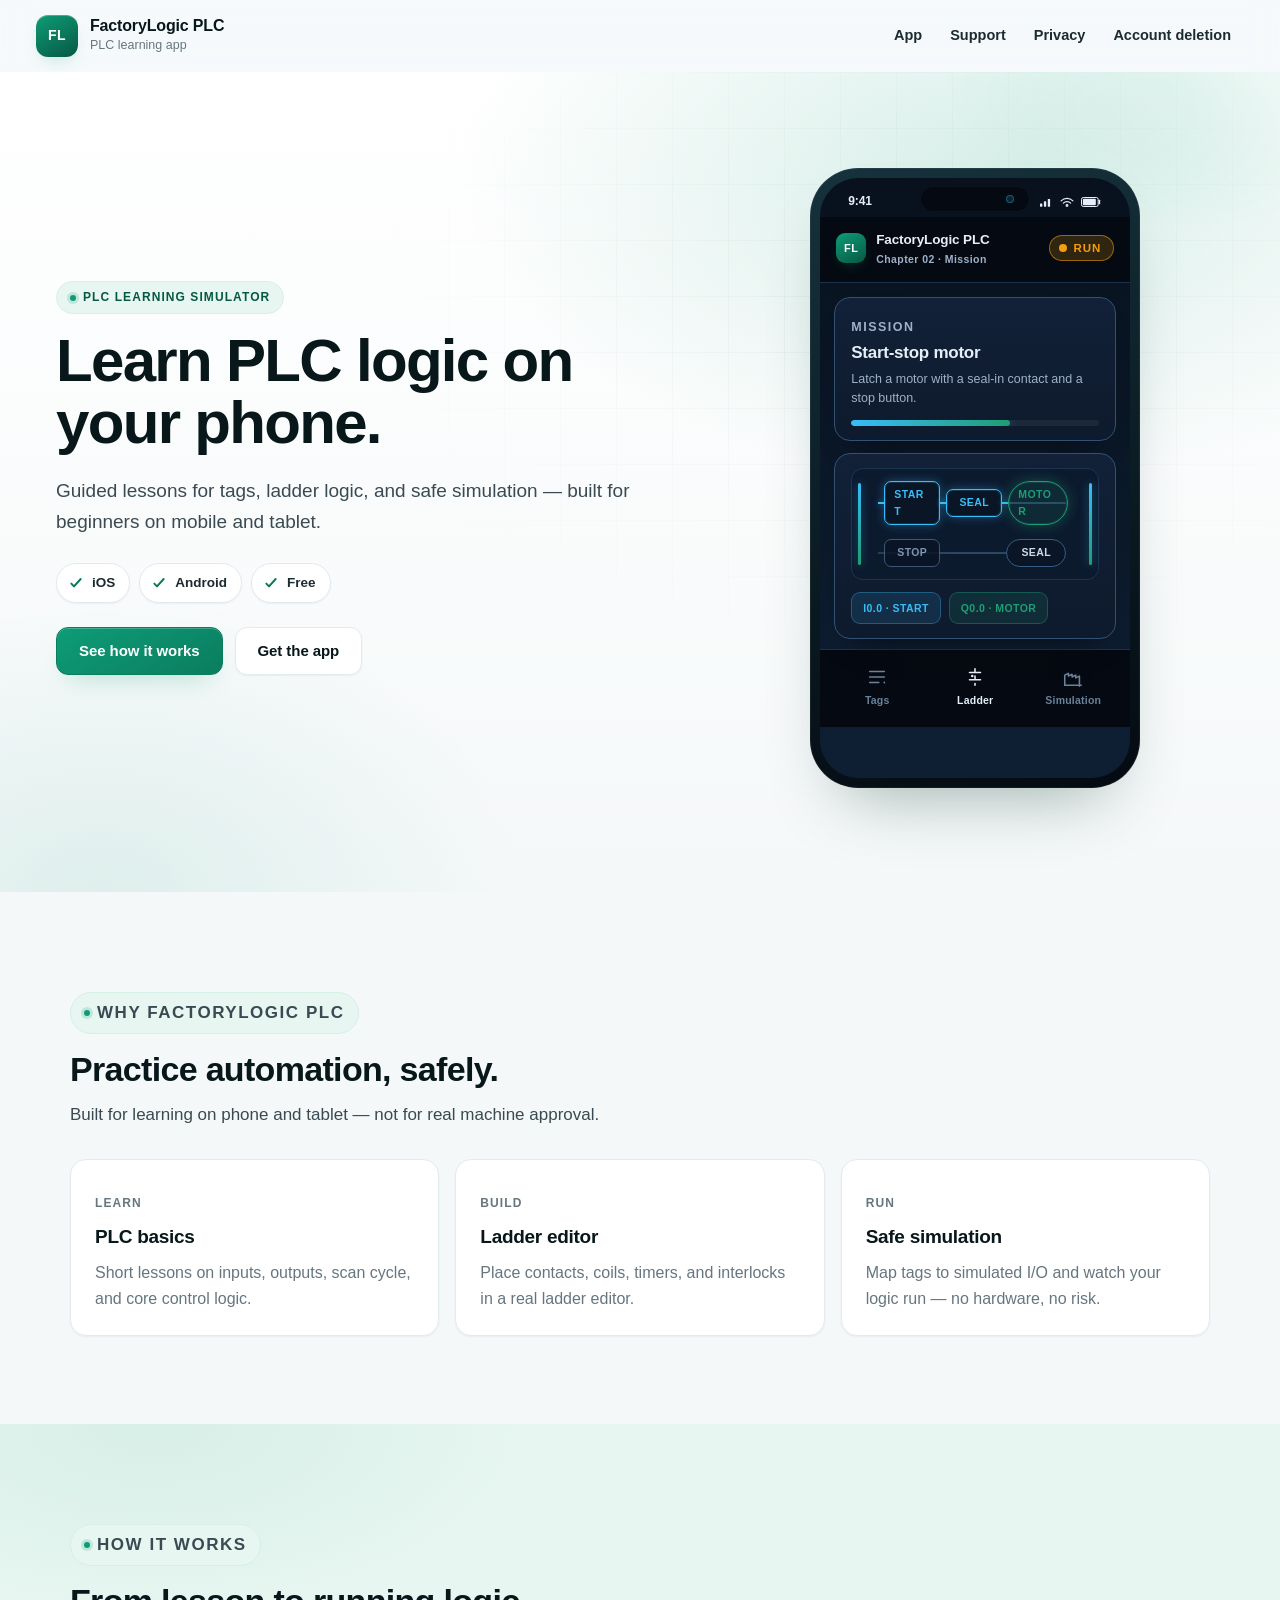
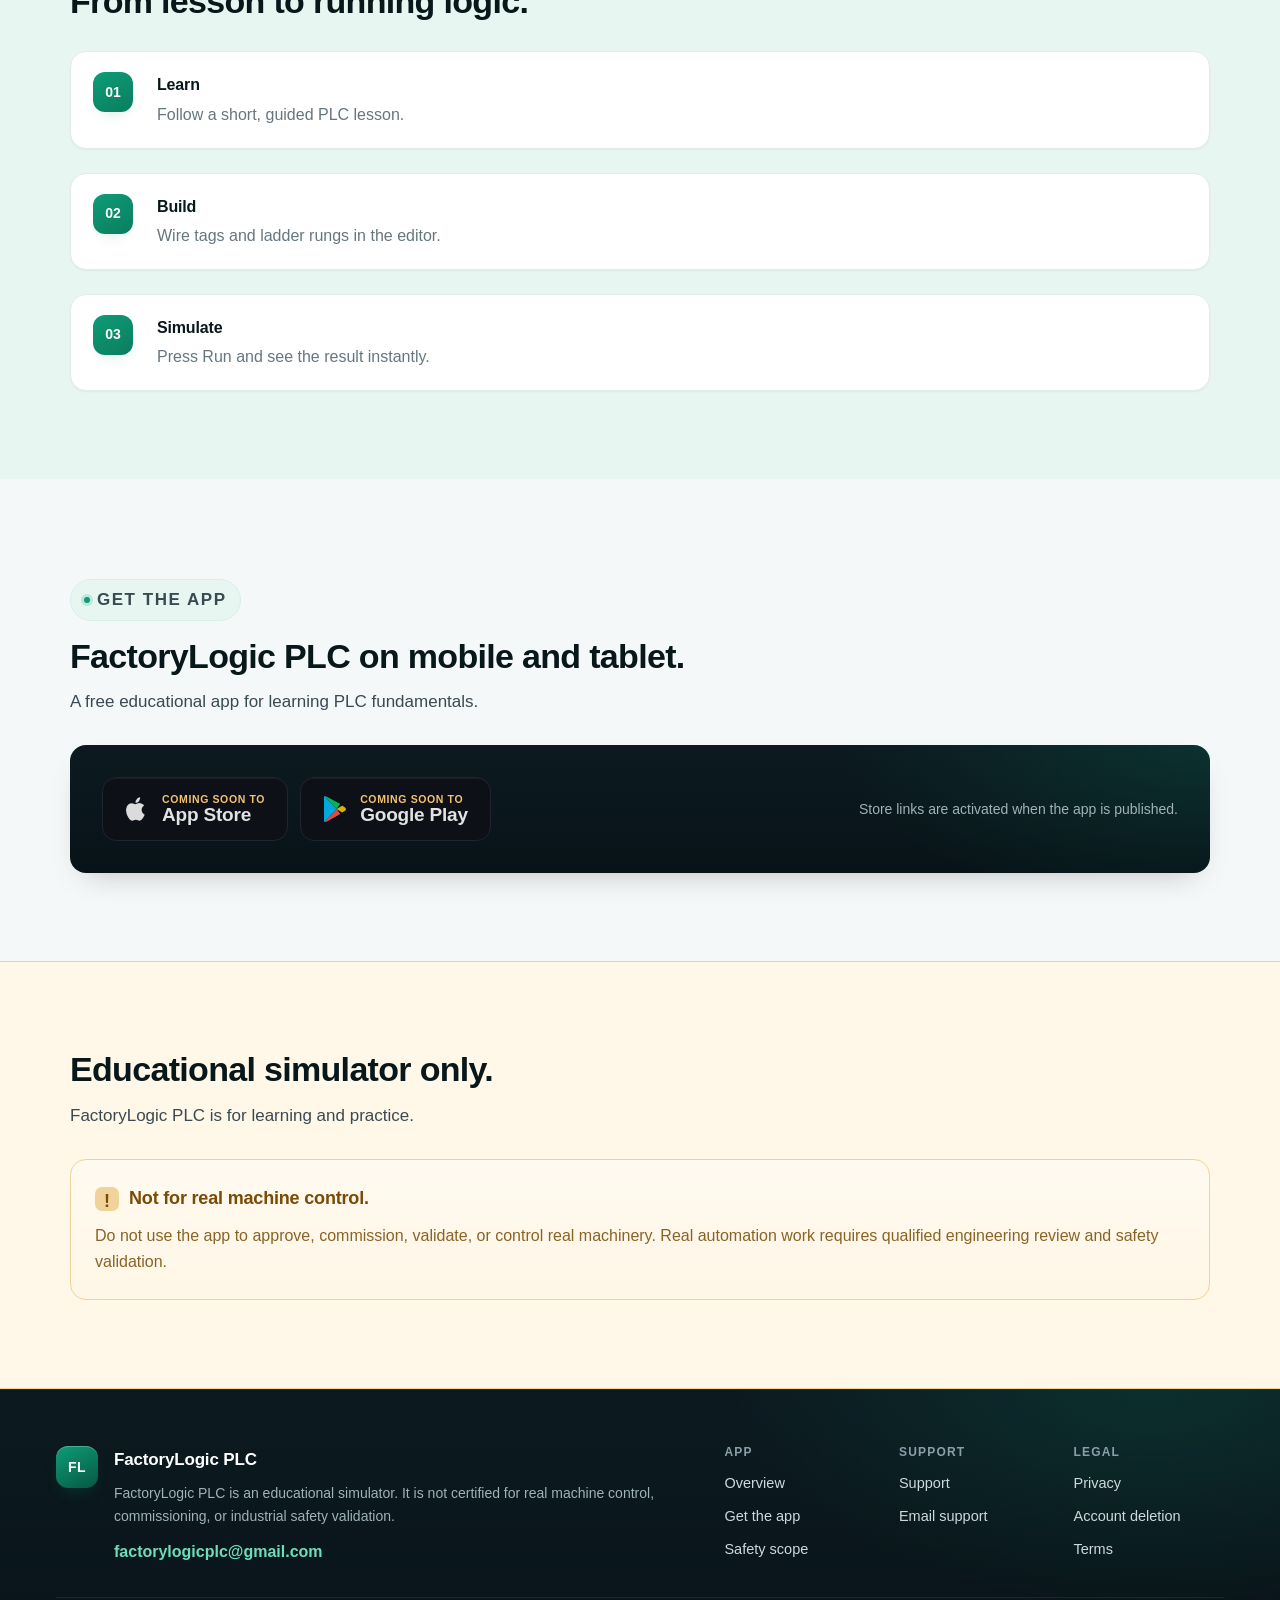
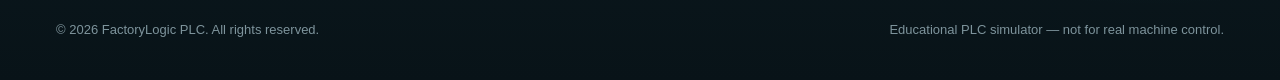
==== commit f18de638: "Sync website from learnPlc2 b28caa1" ====
--- a/index.html
+++ b/index.html
@@ -12,7 +12,10 @@
     <meta property="og:type" content="website" />
     <meta property="og:url" content="https://ysrtirak.github.io/FactoryLogicPLC/" />
     <link rel="canonical" href="https://ysrtirak.github.io/FactoryLogicPLC/" />
-    <link rel="stylesheet" href="./assets/site.css?v=2026-05-19-premium-v1" />
+    <link rel="icon" type="image/svg+xml" href="./favicon.svg" />
+    <link rel="apple-touch-icon" href="./favicon.svg" />
+    <link rel="stylesheet" href="./assets/site.css?v=2026-05-20-cleanup-v1" />
+    <script src="./site.js?v=2026-05-20-cleanup-v1" defer></script>
   </head>
   <body class="home-page page-home">
     <a class="skip-link" href="#main">Skip to content</a>
@@ -33,108 +36,172 @@
     </header>
     <main id="main">
       <section class="hero-section" aria-labelledby="hero-title">
+        <div class="hero-bg" aria-hidden="true"></div>
         <div class="hero-copy-wrap">
-          <p class="eyebrow">Mobile and tablet app</p>
-          <h1 id="hero-title">Learn PLC basics with a safe simulator.</h1>
-          <p class="hero-copy">FactoryLogic PLC helps beginners understand tags, ladder logic, and simple control circuits through guided lessons.</p>
-          <div class="badge-row"><span>PLC lessons</span><span>Ladder practice</span><span>Tag mapping</span></div>
-          <div class="hero-actions">
-            <a class="button-primary" href="mailto:factorylogicplc@gmail.com?subject=FactoryLogic+PLC+support+request&body=Hello+FactoryLogic+PLC+team%2C%0A%0AI+need+help+with%3A%0A%0AApp+version%3A%0ADevice+model%3A%0AOperating+system%3A%0ADescription%3A%0A%0APlease+do+not+include+passwords%2C+private+keys%2C+service+account+files%2C+or+identity+documents.">Contact support</a>
-            <a class="button-secondary" href="./privacy/">Privacy policy</a>
-          </div>
-        </div>
-        <div class="hero-visual" role="img" aria-label="FactoryLogic PLC phone app preview">
+          <p class="eyebrow">PLC learning simulator</p>
+          <h1 id="hero-title">Learn PLC logic on your phone.</h1>
+          <p class="hero-copy">Guided lessons for tags, ladder logic, and safe simulation — built for beginners on mobile and tablet.</p>
+          <div class="badge-row"><span>iOS</span><span>Android</span><span>Free</span></div>
+<div class="hero-actions">
+            <a class="button-primary" href="#app">See how it works</a>
+            <a class="button-secondary" href="#get">Get the app</a>
+          </div>
+        </div>
+        <div class="hero-visual" role="img" aria-label="FactoryLogic PLC app preview running a ladder logic lesson">
           <div class="phone-shell">
-            <div class="phone-speaker"></div>
-            <div class="phone-screen">
-              <div class="screen-topbar">
-                <span>FactoryLogic PLC</span>
-                <strong>Run</strong>
+            <div class="phone-notch" aria-hidden="true"></div>
+            <div class="phone-screen app-screen">
+              <div class="app-statusbar" aria-hidden="true">
+                <span class="app-status-time">9:41</span>
+                <span class="app-status-icons">
+                  <svg viewBox="0 0 18 12" aria-hidden="true"><rect x="0" y="8" width="3" height="4" rx="0.6" fill="currentColor"/><rect x="5" y="5" width="3" height="7" rx="0.6" fill="currentColor"/><rect x="10" y="2" width="3" height="10" rx="0.6" fill="currentColor"/></svg>
+                  <svg viewBox="0 0 16 12" aria-hidden="true"><path d="M8 11.2a1 1 0 100-2 1 1 0 000 2zM3.6 7.4a6.2 6.2 0 018.8 0M.9 4.7a10 10 0 0114.2 0" fill="none" stroke="currentColor" stroke-width="1.4" stroke-linecap="round"/></svg>
+                  <svg viewBox="0 0 24 12" aria-hidden="true"><rect x="0.6" y="0.6" width="20" height="10.8" rx="2.2" fill="none" stroke="currentColor" stroke-width="1.2"/><rect x="2.2" y="2.2" width="15.6" height="7.6" rx="1.2" fill="currentColor"/><rect x="21.2" y="3.4" width="1.8" height="5.2" rx="0.6" fill="currentColor"/></svg>
+                </span>
               </div>
-              <section class="screen-lesson">
-                <small>Lesson 01</small>
-                <h2>Start-stop motor</h2>
-                <p>Learn inputs, outputs, tags, and ladder logic in one safe exercise.</p>
-              </section>
-              <div class="screen-tabs" aria-hidden="true">
-                <span>Learn</span><span>Tags</span><span>Ladder</span><span>Sim</span>
+              <header class="app-appbar" aria-hidden="true">
+                <div class="app-brand">
+                  <span class="app-brand-mark">FL</span>
+                  <div class="app-brand-text">
+                    <strong>FactoryLogic PLC</strong>
+                    <small>Chapter 02 · Mission</small>
+                  </div>
+                </div>
+                <button type="button" class="app-run is-running" tabindex="-1">
+                  <span class="app-run-dot"></span>
+                  <span class="app-run-label">RUN</span>
+                </button>
+              </header>
+              <div class="app-page" aria-hidden="true">
+                <article class="app-panel app-lesson-card">
+                  <p class="app-panel-eyebrow">Mission</p>
+                  <h3>Start-stop motor</h3>
+                  <p>Latch a motor with a seal-in contact and a stop button.</p>
+                  <div class="app-progress"><span></span></div>
+                </article>
+                <article class="app-panel app-ladder-card">
+                  <div class="app-ladder">
+                    <div class="ladder-rail ladder-rail-l"></div>
+                    <div class="ladder-rail ladder-rail-r"></div>
+                    <div class="ladder-rung ladder-rung-1">
+                      <span class="ladder-wire"></span>
+                      <span class="ladder-block ladder-contact is-closed">START</span>
+                      <span class="ladder-block ladder-contact is-closed">SEAL</span>
+                      <span class="ladder-block ladder-coil is-energized">MOTOR</span>
+                    </div>
+                    <div class="ladder-rung ladder-rung-2">
+                      <span class="ladder-wire"></span>
+                      <span class="ladder-block ladder-contact is-open">STOP</span>
+                      <span class="ladder-block ladder-coil">SEAL</span>
+                    </div>
+                  </div>
+                  <div class="app-tagrow">
+                    <span class="app-tag app-tag-input">I0.0 · START</span>
+                    <span class="app-tag app-tag-output">Q0.0 · MOTOR</span>
+                  </div>
+                </article>
               </div>
-              <div class="screen-ladder" aria-hidden="true">
-                <div><span>START</span><i></i><span>MOTOR</span></div>
-                <div><span>STOP</span><i></i><span>SEAL</span></div>
-              </div>
-              <div class="screen-tags" aria-hidden="true">
-                <span>I0.0 START</span>
-                <span>Q0.0 MOTOR</span>
-              </div>
+              <nav class="app-navbar" aria-hidden="true">
+                <span class="app-nav-item">
+                  <svg viewBox="0 0 24 24" fill="none" stroke="currentColor" stroke-width="1.7" stroke-linecap="round" stroke-linejoin="round"><path d="M4 6h16M4 12h16M4 18h10"/><circle cx="20" cy="18" r="1" fill="currentColor" stroke="none"/></svg>
+                  <small>Tags</small>
+                </span>
+                <span class="app-nav-item is-active">
+                  <span class="app-nav-pill"></span>
+                  <svg viewBox="0 0 24 24" fill="none" stroke="currentColor" stroke-width="1.7" stroke-linecap="round" stroke-linejoin="round"><path d="M12 3v4M12 11v4M12 19v2M6 7h12M6 15h12"/><circle cx="9" cy="11" r="1.4" fill="currentColor" stroke="none"/></svg>
+                  <small>Ladder</small>
+                </span>
+                <span class="app-nav-item">
+                  <svg viewBox="0 0 24 24" fill="none" stroke="currentColor" stroke-width="1.7" stroke-linecap="round" stroke-linejoin="round"><path d="M3 21V10l4-2v3l4-2v3l4-2v3l4-2v11"/><path d="M3 21h18"/></svg>
+                  <small>Simulation</small>
+                </span>
+              </nav>
             </div>
           </div>
         </div>
       </section>
-      <section class="content-section section-featureGrid" id="app">
-        <div class="section-inner">
-          <div class="section-heading">
-            <p class="eyebrow">App overview</p>
-            <h2 id="app-title">A simple PLC learning app.</h2>
-            <p>The app is built for practice on phone and tablet, not for real machine approval.</p>
+      <section class="content-section section-featureGrid" id="app" data-reveal>
+        <div class="section-inner">
+          <div class="section-heading">
+            <p class="eyebrow">Why FactoryLogic PLC</p>
+            <h2 id="app-title">Practice automation, safely.</h2>
+            <p>Built for learning on phone and tablet — not for real machine approval.</p>
           </div>
           <div class="card-grid">
             <article class="card">
-              
-              <h3>Learn the basics</h3>
-              <p>Follow short lessons about PLC inputs, outputs, scan cycle, and common control ideas.</p>
-              
-            </article>
+              <p class="card-kicker">Learn</p>
+              <h3>PLC basics</h3>
+              <p>Short lessons on inputs, outputs, scan cycle, and core control logic.</p>
+</article>
             <article class="card">
-              
-              <h3>Practice ladder logic</h3>
-              <p>Build small ladder examples and see how contacts, coils, timers, and interlocks behave.</p>
-              
-            </article>
+              <p class="card-kicker">Build</p>
+              <h3>Ladder editor</h3>
+              <p>Place contacts, coils, timers, and interlocks in a real ladder editor.</p>
+</article>
             <article class="card">
-              
-              <h3>Run safe simulations</h3>
-              <p>Map tags to simulated devices and test the result without connecting to real equipment.</p>
-              
-            </article>
-          </div>
-        </div>
-      </section>
-      <section class="content-section section-linkGrid" id="store-links">
-        <div class="section-inner">
-          <div class="section-heading">
-            <p class="eyebrow">Public links</p>
-            <h2 id="store-links-title">Support and policy pages.</h2>
-            <p>These pages are public and do not require sign-in.</p>
-          </div>
-          <div class="link-grid">
-            <a class="link-card" href="./support/">
-                <strong>Support</strong>
-                <span>Contact email for app help and feedback.</span>
-              </a>
-            <a class="link-card" href="./privacy/">
-                <strong>Privacy</strong>
-                <span>Privacy policy and data request contact.</span>
-              </a>
-            <a class="link-card" href="./account-deletion/">
-                <strong>Account deletion</strong>
-                <span>Request account and associated data deletion.</span>
-              </a>
-          </div>
-        </div>
-      </section>
-      <section class="content-section section-callout section-warning" id="safety">
-        <div class="section-inner">
-          <div class="section-heading">
-            
-            <h2 id="safety-title">Educational simulator only.</h2>
-            <p>FactoryLogic PLC is for learning and practice. Do not use the app to approve, commission, validate, or control real machinery.</p>
+              <p class="card-kicker">Run</p>
+              <h3>Safe simulation</h3>
+              <p>Map tags to simulated I/O and watch your logic run — no hardware, no risk.</p>
+</article>
+          </div>
+        </div>
+      </section>
+      <section class="content-section section-workflow section-soft" id="how" data-reveal>
+        <div class="section-inner">
+          <div class="section-heading">
+            <p class="eyebrow">How it works</p>
+            <h2 id="how-title">From lesson to running logic.</h2>
+</div>
+          <ol class="workflow-list">
+            <li><span>01</span><strong>Learn</strong><p>Follow a short, guided PLC lesson.</p></li>
+            <li><span>02</span><strong>Build</strong><p>Wire tags and ladder rungs in the editor.</p></li>
+            <li><span>03</span><strong>Simulate</strong><p>Press Run and see the result instantly.</p></li>
+          </ol>
+        </div>
+      </section>
+      <section class="content-section section-storeCta" id="get" data-reveal>
+        <div class="section-inner">
+          <div class="section-heading">
+            <p class="eyebrow">Get the app</p>
+            <h2 id="get-title">FactoryLogic PLC on mobile and tablet.</h2>
+            <p>A free educational app for learning PLC fundamentals.</p>
+          </div>
+          <div class="store-cta">
+            <div class="store-badges store-badges-lg" role="group" aria-label="App store links">
+            <span class="store-badge store-appStore is-soon" aria-label="App Store — coming soon" aria-disabled="true">
+              <svg class="store-badge-icon" viewBox="0 0 24 24" aria-hidden="true" focusable="false"><path fill="currentColor" d="M16.5 12.6c0-2.3 1.9-3.4 2-3.5-1.1-1.6-2.8-1.8-3.4-1.8-1.4-.2-2.8.9-3.5.9s-1.8-.8-3-.8c-1.6 0-3 .9-3.8 2.3-1.6 2.8-.4 7 1.2 9.3.8 1.1 1.7 2.4 2.9 2.3 1.2 0 1.6-.7 3-.7s1.8.7 3 .7c1.2 0 2-1.1 2.8-2.2.9-1.3 1.2-2.5 1.3-2.6-.1-.1-2.5-1-2.5-3.9zM14.3 5.7c.6-.8 1.1-1.9 1-3-.9 0-2 .6-2.7 1.4-.6.7-1.2 1.8-1 2.9 1 .1 2-.5 2.7-1.3z"/></svg>
+              <span class="store-badge-text">
+                <small>Coming soon to</small>
+                <strong>App Store</strong>
+              </span>
+            </span>
+            <span class="store-badge store-googlePlay is-soon" aria-label="Google Play — coming soon" aria-disabled="true">
+              <svg class="store-badge-icon" viewBox="0 0 24 24" aria-hidden="true" focusable="false">
+    <path fill="#00c2ff" d="M4 2.6v18.8c0 .5.2.8.5 1L14 12 4.5 1.6c-.3.2-.5.5-.5 1z"/>
+    <path fill="#ffce00" d="M18.5 9.3 14 12l4.5 2.7 2.3-1.3c1-.6 1-2 0-2.6l-2.3-1.5z"/>
+    <path fill="#ff5757" d="M4.5 22.4c.3.1.7.1 1.1-.1L17 16l-3-4-9.5 10.4z"/>
+    <path fill="#00d264" d="M4.5 1.6 14 12l3-4L5.6 1.7c-.4-.2-.8-.2-1.1-.1z"/>
+  </svg>
+              <span class="store-badge-text">
+                <small>Coming soon to</small>
+                <strong>Google Play</strong>
+              </span>
+            </span>
+          </div>
+            <p class="store-note">Store links are activated when the app is published.</p>
+          </div>
+        </div>
+      </section>
+      <section class="content-section section-callout section-warning" id="safety" data-reveal>
+        <div class="section-inner">
+          <div class="section-heading">
+<h2 id="safety-title">Educational simulator only.</h2>
+            <p>FactoryLogic PLC is for learning and practice.</p>
           </div>
           <div class="callout-box">
             <strong>Not for real machine control.</strong>
-            <p>Real industrial automation work requires qualified engineering review, testing, commissioning, and safety validation.</p>
-            
-          </div>
+            <p>Do not use the app to approve, commission, validate, or control real machinery. Real automation work requires qualified engineering review and safety validation.</p>
+</div>
         </div>
       </section>
     </main>
@@ -151,6 +218,7 @@
         <div>
             <h2>App</h2>
             <a href="#app">Overview</a>
+            <a href="#get">Get the app</a>
             <a href="#safety">Safety scope</a>
           </div>
         <div>
--- a/assets/site.css
+++ b/assets/site.css
@@ -1,10 +1,29 @@
 /* FactoryLogic PLC — public website visual system.
-   Modern, premium, light. Emerald/teal accent. No JavaScript required. */
+   Modern, premium, light. Emerald/teal accent.
+   Base usable without JavaScript; `.js` gates progressive enhancements.
+
+   Sections:
+   1.  Tokens & resets
+   2.  Typography
+   3.  Header
+   4.  Hero
+   5.  Buttons & store badges
+   6.  Phone mockup (matches the real dark app)
+   7.  Section / grid / card system
+   8.  Workflow, metrics, learning, visual panels
+   9.  Contact, deletion, FAQ, link cards
+   10. Callouts
+   11. Footer
+   12. Toast & copy button
+   13. Scroll reveal & header scroll state
+   14. Responsive
+*/
+
+/* ============ 1. Tokens & resets ============ */
 
 :root {
   color-scheme: light;
 
-  /* Neutrals */
   --ink-strong: #08171a;
   --ink: #1c2b30;
   --body: #3a4a52;
@@ -14,7 +33,6 @@
   --bg: #f5f8f9;
   --panel: #ffffff;
 
-  /* Emerald / teal brand */
   --accent: #0e9c77;
   --accent-strong: #0a7d5f;
   --accent-deep: #075843;
@@ -22,12 +40,10 @@
   --accent-tint-2: #d6efe7;
   --accent-ring: rgba(14, 156, 119, 0.32);
 
-  /* Status */
   --warning-bg: #fff7e8;
   --warning-line: #f0d39a;
   --warning-ink: #7a4a06;
 
-  /* Effects */
   --shadow-sm: 0 1px 2px rgba(8, 23, 26, 0.05);
   --shadow-md: 0 14px 30px -16px rgba(8, 23, 26, 0.28);
   --shadow-lg: 0 36px 70px -34px rgba(7, 60, 47, 0.42);
@@ -40,6 +56,23 @@
     "Segoe UI", "Helvetica Neue", Arial, sans-serif;
   --font-mono: "SF Mono", ui-monospace, "JetBrains Mono", "Roboto Mono",
     Menlo, Consolas, monospace;
+
+  /* Real app palette (for the phone mockup) */
+  --app-page-top: #08111d;
+  --app-page-bottom: #0e1f34;
+  --app-chrome: #050a12;
+  --app-chrome-fg: #e5eef9;
+  --app-chrome-border: #1c314a;
+  --app-panel-start: #122138;
+  --app-panel-end: #0e1a2d;
+  --app-panel-border: #315273;
+  --app-panel-sub: #9fb1c9;
+  --app-nav-active: #1f9d74;
+  --app-run-idle: #16a34a;
+  --app-run-active: #f59e0b;
+  --app-sky: #38bdf8;
+  --app-input: #38bdf8;
+  --app-output: #1f9d74;
 }
 
 * {
@@ -83,33 +116,21 @@
   border-radius: 6px;
 }
 
-img {
-  max-width: 100%;
-}
-
-h1,
-h2,
-h3,
-p,
-li,
-a,
-strong,
-span {
+img { max-width: 100%; }
+
+/* ============ 2. Typography ============ */
+
+h1, h2, h3, p, li, a, strong, span {
   overflow-wrap: anywhere;
 }
 
-h1,
-h2,
-h3,
-p {
-  margin: 0;
-}
+h1, h2, h3, p { margin: 0; }
 
 h1 {
   color: var(--ink-strong);
-  font-size: clamp(36px, 5.4vw, 58px);
-  line-height: 1.04;
-  letter-spacing: -0.025em;
+  font-size: clamp(36px, 5.4vw, 60px);
+  line-height: 1.03;
+  letter-spacing: -0.028em;
   font-weight: 800;
 }
 
@@ -142,12 +163,9 @@
   text-decoration: none;
   transition: top 0.18s ease;
 }
-
-.skip-link:focus {
-  top: 16px;
-}
-
-/* ---------- Header ---------- */
+.skip-link:focus { top: 16px; }
+
+/* ============ 3. Header ============ */
 
 .site-header {
   position: sticky;
@@ -160,10 +178,17 @@
   width: 100%;
   min-height: 72px;
   padding: 12px 24px;
-  border-bottom: 1px solid rgba(227, 234, 238, 0.8);
-  background: rgba(247, 250, 251, 0.78);
+  border-bottom: 1px solid transparent;
+  background: rgba(247, 250, 251, 0.72);
   backdrop-filter: saturate(180%) blur(14px);
   -webkit-backdrop-filter: saturate(180%) blur(14px);
+  transition: border-color 0.2s ease, box-shadow 0.2s ease, background 0.2s ease;
+}
+
+.site-header.is-scrolled {
+  border-bottom-color: rgba(227, 234, 238, 0.9);
+  box-shadow: 0 8px 24px -20px rgba(8, 23, 26, 0.45);
+  background: rgba(247, 250, 251, 0.92);
 }
 
 .brand {
@@ -185,25 +210,12 @@
   font-size: 14px;
   font-weight: 800;
   letter-spacing: 0.04em;
-  box-shadow: 0 8px 18px -8px var(--accent-ring), inset 0 1px 0 rgba(255, 255, 255, 0.25);
-}
-
-.brand strong,
-.brand small {
-  display: block;
-}
-
-.brand strong {
-  font-size: 16px;
-  line-height: 1.2;
-  letter-spacing: -0.01em;
-}
-
-.brand small {
-  color: var(--muted);
-  font-size: 12.5px;
-  font-weight: 500;
-}
+  box-shadow: 0 8px 18px -8px var(--accent-ring), inset 0 1px 0 rgba(255,255,255,0.25);
+}
+
+.brand strong, .brand small { display: block; }
+.brand strong { font-size: 16px; line-height: 1.2; letter-spacing: -0.01em; }
+.brand small { color: var(--muted); font-size: 12.5px; font-weight: 500; }
 
 .primary-nav {
   display: flex;
@@ -225,27 +237,15 @@
   transition: color 0.15s ease, background 0.15s ease;
 }
 
-.primary-nav a:hover {
-  background: var(--accent-tint);
-  color: var(--accent-deep);
-}
-
-.primary-nav a[aria-current="page"] {
-  color: var(--accent-deep);
-}
-
+.primary-nav a:hover { background: var(--accent-tint); color: var(--accent-deep); }
+.primary-nav a[aria-current="page"] { color: var(--accent-deep); }
 .primary-nav a[aria-current="page"]::after {
   content: "";
-  position: absolute;
-  left: 13px;
-  right: 13px;
-  bottom: 3px;
-  height: 2px;
-  border-radius: 2px;
-  background: var(--accent);
-}
-
-/* ---------- Hero ---------- */
+  position: absolute; left: 13px; right: 13px; bottom: 3px;
+  height: 2px; border-radius: 2px; background: var(--accent);
+}
+
+/* ============ 4. Hero ============ */
 
 .hero-section {
   position: relative;
@@ -254,52 +254,54 @@
   grid-template-columns: 1fr;
   align-items: center;
   gap: 40px;
-  padding: 72px 24px 80px;
+  padding: 80px 24px 88px;
   overflow: hidden;
   background:
-    radial-gradient(900px 520px at 78% 12%, rgba(14, 156, 119, 0.14), transparent 60%),
-    radial-gradient(680px 480px at 8% 100%, rgba(14, 156, 119, 0.09), transparent 62%),
+    radial-gradient(900px 520px at 78% 12%, rgba(14, 156, 119, 0.16), transparent 60%),
+    radial-gradient(680px 480px at 8% 100%, rgba(14, 156, 119, 0.10), transparent 62%),
     linear-gradient(180deg, #ffffff 0%, var(--bg) 100%);
 }
 
-.hero-section::before {
-  content: "";
+.hero-bg {
   position: absolute;
   inset: 0;
   z-index: -1;
+  pointer-events: none;
   background-image:
-    linear-gradient(rgba(8, 23, 26, 0.035) 1px, transparent 1px),
-    linear-gradient(90deg, rgba(8, 23, 26, 0.035) 1px, transparent 1px);
+    linear-gradient(rgba(8,23,26,0.04) 1px, transparent 1px),
+    linear-gradient(90deg, rgba(8,23,26,0.04) 1px, transparent 1px);
   background-size: 56px 56px;
   -webkit-mask-image: radial-gradient(720px 480px at 70% 30%, #000 0%, transparent 78%);
   mask-image: radial-gradient(720px 480px at 70% 30%, #000 0%, transparent 78%);
 }
 
-.hero-copy-wrap,
-.hero-visual,
-.section-inner {
+.hero-bg::after {
+  content: "";
+  position: absolute; inset: -20%;
+  background:
+    radial-gradient(420px 280px at 22% 78%, rgba(56, 189, 248, 0.18), transparent 60%),
+    radial-gradient(380px 260px at 80% 14%, rgba(14, 156, 119, 0.2), transparent 62%);
+  animation: heroDrift 18s ease-in-out infinite alternate;
+}
+
+@keyframes heroDrift {
+  0%   { transform: translate3d(0,0,0) scale(1); }
+  100% { transform: translate3d(2%, -1%, 0) scale(1.04); }
+}
+
+.hero-copy-wrap, .hero-visual, .section-inner {
   width: 100%;
   max-width: var(--max);
   margin: 0 auto;
   min-width: 0;
 }
 
-.hero-copy-wrap {
-  align-self: center;
-}
-
-.eyebrow,
-.card-kicker,
-.contact-label {
-  display: inline-flex;
-  align-items: center;
-  gap: 7px;
+.eyebrow, .card-kicker, .contact-label {
+  display: inline-flex; align-items: center; gap: 7px;
   margin: 0 0 16px;
   color: var(--accent-deep);
-  font-size: 12px;
-  font-weight: 700;
-  letter-spacing: 0.09em;
-  text-transform: uppercase;
+  font-size: 12px; font-weight: 700;
+  letter-spacing: 0.09em; text-transform: uppercase;
 }
 
 .eyebrow {
@@ -310,12 +312,15 @@
 }
 
 .eyebrow::before {
-  content: "";
-  width: 6px;
-  height: 6px;
-  border-radius: 50%;
+  content: ""; width: 6px; height: 6px; border-radius: 50%;
   background: var(--accent);
-  box-shadow: 0 0 0 3px rgba(14, 156, 119, 0.18);
+  box-shadow: 0 0 0 3px rgba(14,156,119,0.18);
+  animation: heroDot 2.6s ease-in-out infinite;
+}
+
+@keyframes heroDot {
+  0%, 100% { box-shadow: 0 0 0 3px rgba(14,156,119,0.18); }
+  50%      { box-shadow: 0 0 0 6px rgba(14,156,119,0.05); }
 }
 
 .hero-copy {
@@ -327,76 +332,56 @@
 }
 
 .badge-row {
-  display: flex;
-  flex-wrap: wrap;
-  gap: 9px;
+  display: flex; flex-wrap: wrap; gap: 9px;
   margin-top: 26px;
 }
 
 .badge-row span {
-  display: inline-flex;
-  align-items: center;
-  gap: 8px;
+  display: inline-flex; align-items: center; gap: 8px;
   border: 1px solid var(--line);
   border-radius: var(--radius-pill);
   background: var(--panel);
   color: var(--ink);
   padding: 8px 14px 8px 11px;
-  font-size: 13.5px;
-  font-weight: 600;
+  font-size: 13.5px; font-weight: 600;
   box-shadow: var(--shadow-sm);
 }
 
 .badge-row span::before {
-  content: "";
-  width: 16px;
-  height: 16px;
-  border-radius: 50%;
-  background:
-    linear-gradient(150deg, var(--accent), var(--accent-deep));
+  content: ""; width: 16px; height: 16px; border-radius: 50%;
+  background: linear-gradient(150deg, var(--accent), var(--accent-deep));
   -webkit-mask: url("data:image/svg+xml,%3Csvg xmlns='http://www.w3.org/2000/svg' viewBox='0 0 24 24'%3E%3Cpath fill='none' stroke='%23000' stroke-width='3' stroke-linecap='round' stroke-linejoin='round' d='M5 13l4 4 10-11'/%3E%3C/svg%3E") center / 100% no-repeat;
   mask: url("data:image/svg+xml,%3Csvg xmlns='http://www.w3.org/2000/svg' viewBox='0 0 24 24'%3E%3Cpath fill='none' stroke='%23000' stroke-width='3' stroke-linecap='round' stroke-linejoin='round' d='M5 13l4 4 10-11'/%3E%3C/svg%3E") center / 100% no-repeat;
 }
 
-/* ---------- Buttons ---------- */
-
-.hero-actions,
-.section-actions,
-.contact-actions {
-  display: flex;
-  flex-wrap: wrap;
-  gap: 12px;
-  margin-top: 30px;
-}
-
-.button-primary,
-.button-secondary {
-  display: inline-flex;
-  align-items: center;
-  justify-content: center;
-  gap: 8px;
+/* ============ 5. Buttons & store badges ============ */
+
+.hero-actions, .section-actions, .contact-actions {
+  display: flex; flex-wrap: wrap; gap: 12px;
+  margin-top: 24px;
+}
+
+.button-primary, .button-secondary {
+  display: inline-flex; align-items: center; justify-content: center; gap: 8px;
   min-height: 48px;
   border-radius: 12px;
   padding: 12px 22px;
   text-decoration: none;
-  font-weight: 700;
-  font-size: 15px;
-  line-height: 1.2;
+  font-weight: 700; font-size: 15px; line-height: 1.2;
   letter-spacing: -0.005em;
-  transition: transform 0.16s ease, box-shadow 0.16s ease,
-    border-color 0.16s ease, background 0.16s ease;
+  cursor: pointer;
+  transition: transform 0.16s ease, box-shadow 0.16s ease, border-color 0.16s ease, background 0.16s ease;
 }
 
 .button-primary {
   border: 1px solid var(--accent-strong);
   background: linear-gradient(150deg, var(--accent) 0%, var(--accent-strong) 100%);
   color: #fff;
-  box-shadow: 0 14px 26px -14px var(--accent-ring), inset 0 1px 0 rgba(255, 255, 255, 0.22);
-}
-
+  box-shadow: 0 14px 26px -14px var(--accent-ring), inset 0 1px 0 rgba(255,255,255,0.22);
+}
 .button-primary:hover {
   transform: translateY(-2px);
-  box-shadow: 0 20px 34px -16px var(--accent-ring), inset 0 1px 0 rgba(255, 255, 255, 0.22);
+  box-shadow: 0 20px 34px -16px var(--accent-ring), inset 0 1px 0 rgba(255,255,255,0.22);
 }
 
 .button-secondary {
@@ -405,245 +390,552 @@
   color: var(--ink-strong);
   box-shadow: var(--shadow-sm);
 }
-
 .button-secondary:hover {
   transform: translateY(-2px);
   border-color: var(--accent);
   color: var(--accent-deep);
 }
 
-/* ---------- Phone mockup ---------- */
-
-.hero-visual {
-  align-self: center;
-}
+/* Store badges */
+
+.store-badges {
+  display: flex; flex-wrap: wrap; gap: 12px;
+  margin-top: 22px;
+}
+
+.store-badge {
+  display: inline-flex; align-items: center; gap: 11px;
+  min-height: 56px;
+  border-radius: 14px;
+  padding: 8px 18px 8px 14px;
+  background: #0d1117;
+  color: #fff;
+  text-decoration: none;
+  font-weight: 600;
+  border: 1px solid #1c2530;
+  box-shadow: 0 14px 30px -18px rgba(0,0,0,0.6), inset 0 1px 0 rgba(255,255,255,0.08);
+  transition: transform 0.16s ease, box-shadow 0.16s ease, border-color 0.16s ease;
+}
+
+.store-badge:hover {
+  transform: translateY(-2px);
+  box-shadow: 0 20px 36px -18px rgba(0,0,0,0.7), inset 0 1px 0 rgba(255,255,255,0.12);
+  border-color: #2a3a4a;
+}
+
+.store-badge-icon {
+  width: 26px; height: 26px;
+  flex: none;
+  color: #fff;
+}
+
+.store-badge-text {
+  display: flex; flex-direction: column;
+  line-height: 1.05;
+  text-align: left;
+}
+
+.store-badge-text small {
+  display: block;
+  font-size: 10.5px;
+  font-weight: 500;
+  letter-spacing: 0.06em;
+  text-transform: uppercase;
+  color: rgba(255,255,255,0.78);
+}
+
+.store-badge-text strong {
+  display: block;
+  font-size: 17px;
+  letter-spacing: -0.01em;
+  font-weight: 700;
+}
+
+/* "Coming soon" state: clearly informational, not a fake button.
+   No hover lift, slightly muted, the leading word communicates state. */
+.store-badge.is-soon {
+  cursor: default;
+  background: #0d1117;
+  border-color: #1c2530;
+  color: rgba(255, 255, 255, 0.78);
+  box-shadow: inset 0 1px 0 rgba(255, 255, 255, 0.05);
+}
+
+.store-badge.is-soon .store-badge-text strong {
+  color: rgba(255, 255, 255, 0.88);
+}
+
+.store-badge.is-soon .store-badge-text small {
+  color: rgba(255, 206, 116, 0.95);
+  font-weight: 700;
+}
+
+.store-badge.is-soon .store-badge-icon {
+  opacity: 0.85;
+}
+
+.store-badge.is-soon:hover {
+  transform: none;
+  border-color: #1c2530;
+  box-shadow: inset 0 1px 0 rgba(255, 255, 255, 0.05);
+}
+
+.store-badges-lg .store-badge {
+  min-height: 64px;
+  padding: 10px 22px 10px 18px;
+}
+.store-badges-lg .store-badge-icon { width: 30px; height: 30px; }
+.store-badges-lg .store-badge-text strong { font-size: 19px; }
+
+.store-cta {
+  display: grid;
+  gap: 18px;
+  padding: 32px;
+  border-radius: var(--radius);
+  background:
+    radial-gradient(620px 280px at 100% 0%, rgba(14,156,119,0.18), transparent 60%),
+    linear-gradient(180deg, #0c1a20 0%, #081318 100%);
+  color: #e9f1f4;
+  box-shadow: var(--shadow-md);
+}
+
+.store-cta .store-badges { margin-top: 0; }
+.store-note {
+  margin: 0;
+  color: #9fb2b9;
+  font-size: 14px;
+}
+
+/* ============ 6. Phone mockup (matches the real dark app) ============ */
+
+.hero-visual { align-self: center; }
 
 .phone-shell {
   position: relative;
-  width: min(322px, 100%);
+  width: min(330px, 100%);
   margin: 0 auto;
-  padding: 9px;
-  border-radius: 44px;
-  background: linear-gradient(165deg, #16323c 0%, #0a1a21 60%, #07141a 100%);
-  box-shadow: var(--shadow-lg), inset 0 0 0 1px rgba(255, 255, 255, 0.06);
+  padding: 10px;
+  border-radius: 48px;
+  background: linear-gradient(165deg, #16323c 0%, #0a1a21 60%, #050a12 100%);
+  box-shadow: var(--shadow-lg), inset 0 0 0 1px rgba(255,255,255,0.06);
+  animation: phoneFloat 8s ease-in-out infinite;
+}
+
+@keyframes phoneFloat {
+  0%, 100% { transform: translateY(0); }
+  50%      { transform: translateY(-6px); }
 }
 
 .phone-shell::after {
+  content: ""; position: absolute; inset: -1px;
+  border-radius: 49px;
+  pointer-events: none;
+  box-shadow: inset 0 1px 1px rgba(255,255,255,0.12);
+}
+
+.phone-notch {
+  position: absolute;
+  top: 18px; left: 50%;
+  transform: translateX(-50%);
+  width: 110px; height: 26px;
+  border-radius: 18px;
+  background: #050a12;
+  z-index: 4;
+  box-shadow: inset 0 0 0 1px rgba(255,255,255,0.04);
+}
+
+.phone-notch::after {
   content: "";
+  position: absolute; right: 16px; top: 50%;
+  transform: translateY(-50%);
+  width: 8px; height: 8px; border-radius: 50%;
+  background: #0d2433;
+  box-shadow: inset 0 0 0 1px rgba(56, 189, 248, 0.35);
+}
+
+.app-screen {
+  overflow: hidden;
+  min-height: 600px;
+  border-radius: 38px;
+  background: linear-gradient(180deg, var(--app-page-top), var(--app-page-bottom));
+  color: var(--app-chrome-fg);
+  position: relative;
+}
+
+.app-statusbar {
+  display: flex; align-items: center; justify-content: space-between;
+  padding: 14px 28px 6px;
+  color: var(--app-chrome-fg);
+  font-size: 12px;
+  font-weight: 700;
+  letter-spacing: -0.01em;
+}
+
+.app-statusbar .app-status-time {
+  position: relative;
+  z-index: 5;
+}
+
+.app-status-icons {
+  display: inline-flex; align-items: center; gap: 6px;
+  color: var(--app-chrome-fg);
+}
+.app-status-icons svg { display: block; }
+.app-status-icons svg:nth-child(1) { width: 14px; height: 10px; }
+.app-status-icons svg:nth-child(2) { width: 14px; height: 10px; }
+.app-status-icons svg:nth-child(3) { width: 22px; height: 10px; }
+
+.app-appbar {
+  display: flex; align-items: center; justify-content: space-between;
+  gap: 10px;
+  padding: 12px 16px 14px;
+  background: var(--app-chrome);
+  border-bottom: 1px solid var(--app-chrome-border);
+}
+
+.app-brand {
+  display: inline-flex; align-items: center; gap: 10px;
+  min-width: 0;
+}
+
+.app-brand-mark {
+  display: inline-grid; place-items: center;
+  width: 30px; height: 30px;
+  border-radius: 9px;
+  background: linear-gradient(150deg, var(--accent), var(--accent-deep));
+  color: #fff;
+  font-size: 11px; font-weight: 800;
+  letter-spacing: 0.04em;
+  box-shadow: 0 6px 14px -6px var(--accent-ring);
+}
+
+.app-brand-text { min-width: 0; }
+.app-brand-text strong {
+  display: block;
+  font-size: 13.5px; font-weight: 700;
+  letter-spacing: -0.01em;
+  color: var(--app-chrome-fg);
+  white-space: nowrap;
+  overflow: hidden;
+  text-overflow: ellipsis;
+}
+.app-brand-text small {
+  display: block;
+  font-size: 10.5px;
+  font-weight: 600;
+  color: var(--app-panel-sub);
+  letter-spacing: 0.04em;
+}
+
+.app-run {
+  display: inline-flex; align-items: center; gap: 7px;
+  border: 1px solid rgba(245, 158, 11, 0.55);
+  border-radius: var(--radius-pill);
+  background: rgba(245, 158, 11, 0.18);
+  color: var(--app-run-active);
+  padding: 6px 12px 6px 9px;
+  font-size: 11.5px;
+  font-weight: 800;
+  letter-spacing: 0.08em;
+  cursor: default;
+  pointer-events: none;
+}
+
+.app-run-dot {
+  width: 8px; height: 8px;
+  border-radius: 50%;
+  background: var(--app-run-active);
+  box-shadow: 0 0 0 0 rgba(245, 158, 11, 0.6);
+  animation: runPulse 1.4s ease-out infinite;
+}
+
+@keyframes runPulse {
+  0%   { box-shadow: 0 0 0 0 rgba(245, 158, 11, 0.55); }
+  70%  { box-shadow: 0 0 0 10px rgba(245, 158, 11, 0); }
+  100% { box-shadow: 0 0 0 0 rgba(245, 158, 11, 0); }
+}
+
+.app-page {
+  padding: 14px 14px 10px;
+}
+
+.app-panel {
+  position: relative;
+  border-radius: 16px;
+  background: linear-gradient(180deg, var(--app-panel-start), var(--app-panel-end));
+  border: 1px solid var(--app-panel-border);
+  padding: 14px 16px;
+  box-shadow: 0 18px 30px -22px rgba(0,0,0,0.7);
+}
+
+.app-panel + .app-panel { margin-top: 12px; }
+
+.app-panel-eyebrow {
+  color: var(--app-sky);
+  font-size: 10px;
+  font-weight: 800;
+  letter-spacing: 0.12em;
+  text-transform: uppercase;
+}
+
+.app-lesson-card h3 {
+  margin-top: 6px;
+  color: var(--app-chrome-fg);
+  font-size: 17px;
+  letter-spacing: -0.015em;
+}
+
+.app-lesson-card p {
+  margin-top: 6px;
+  color: var(--app-panel-sub);
+  font-size: 12.5px;
+  line-height: 1.5;
+}
+
+.app-progress {
+  margin-top: 12px;
+  height: 6px;
+  border-radius: var(--radius-pill);
+  background: rgba(255,255,255,0.06);
+  overflow: hidden;
+}
+.app-progress span {
+  display: block;
+  height: 100%;
+  width: 0;
+  border-radius: var(--radius-pill);
+  background: linear-gradient(90deg, var(--app-sky), var(--app-nav-active));
+  box-shadow: 0 0 12px rgba(56,189,248,0.4);
+  animation: progressFill 1.6s cubic-bezier(0.22, 0.61, 0.36, 1) 0.5s forwards;
+}
+
+@keyframes progressFill {
+  from { width: 0; }
+  to   { width: 64%; }
+}
+
+/* Ladder visualization */
+
+.app-ladder {
+  position: relative;
+  padding: 12px 14px 8px;
+  border-radius: 12px;
+  background: #0c1a2e;
+  border: 1px solid #1d3450;
+}
+
+.ladder-rail {
   position: absolute;
-  inset: -1px;
-  border-radius: 45px;
-  pointer-events: none;
-  box-shadow: inset 0 1px 1px rgba(255, 255, 255, 0.12);
-}
-
-.phone-speaker {
-  width: 64px;
-  height: 6px;
-  margin: 4px auto 8px;
-  border-radius: var(--radius-pill);
-  background: #29454f;
-}
-
-.phone-screen {
-  overflow: hidden;
-  min-height: 552px;
-  border-radius: 34px;
-  background: #f5f9fa;
-  color: var(--ink);
-}
-
-.screen-topbar {
+  top: 14px; bottom: 14px;
+  width: 3px;
+  background: linear-gradient(180deg, #38bdf8, #1f9d74);
+  box-shadow: 0 0 10px rgba(56,189,248,0.45);
+  border-radius: 2px;
+}
+.ladder-rail-l { left: 6px; }
+.ladder-rail-r { right: 6px; }
+
+.ladder-rung {
+  position: relative;
   display: flex;
   align-items: center;
   justify-content: space-between;
-  gap: 12px;
-  padding: 18px 18px 16px;
-  border-bottom: 1px solid var(--line);
-  background: #fff;
-  font-size: 13px;
-  font-weight: 800;
-  letter-spacing: -0.01em;
-}
-
-.screen-topbar strong {
+  gap: 6px;
+  margin: 0 18px;
+  min-height: 36px;
+}
+.ladder-rung + .ladder-rung { margin-top: 10px; }
+
+.ladder-wire {
+  position: absolute; left: 0; right: 0; top: 50%;
+  height: 2px;
+  background: #2a4763;
+  transform: translateY(-1px);
+  z-index: 0;
+  border-radius: 2px;
+  overflow: hidden;
+}
+
+.ladder-rung-1 .ladder-wire::before {
+  content: "";
+  position: absolute; top: 0; left: -40%;
+  width: 40%; height: 100%;
+  background: linear-gradient(90deg, transparent, var(--app-sky), transparent);
+  filter: blur(0.5px);
+  animation: powerFlow 2.4s linear infinite;
+}
+
+@keyframes powerFlow {
+  0%   { left: -40%; }
+  100% { left: 110%; }
+}
+
+.ladder-block {
+  position: relative;
+  z-index: 1;
   display: inline-flex;
   align-items: center;
-  gap: 6px;
+  justify-content: center;
+  min-height: 28px;
+  padding: 4px 9px;
+  border-radius: 7px;
+  background: #0a1626;
+  font-size: 10.5px;
+  font-weight: 800;
+  letter-spacing: 0.04em;
+  color: var(--app-chrome-fg);
+}
+
+.ladder-contact {
+  border: 1.5px solid #355c84;
+  min-width: 56px;
+  position: relative;
+}
+
+.ladder-contact::before,
+.ladder-contact::after {
+  content: ""; position: absolute; top: 50%;
+  width: 6px; height: 2px;
+  background: #2a4763;
+  transform: translateY(-1px);
+}
+.ladder-contact::before { left: -7px; }
+.ladder-contact::after  { right: -7px; }
+
+.ladder-contact.is-closed {
+  border-color: var(--app-sky);
+  color: var(--app-sky);
+  box-shadow: 0 0 10px rgba(56,189,248,0.35), inset 0 0 0 1px rgba(56,189,248,0.18);
+}
+.ladder-contact.is-closed::before,
+.ladder-contact.is-closed::after {
+  background: var(--app-sky);
+  box-shadow: 0 0 6px rgba(56,189,248,0.6);
+}
+
+.ladder-contact.is-open {
+  border-color: #4a6280;
+  color: #93a8c2;
+  opacity: 0.85;
+}
+
+.ladder-coil {
+  min-width: 60px;
+  border: 1.5px solid #355c84;
+  border-radius: 999px;
+  background: #0a1626;
+  color: #cdd9e8;
+}
+
+.ladder-coil.is-energized {
+  border-color: var(--app-nav-active);
+  color: var(--app-nav-active);
+  background: rgba(31, 157, 116, 0.12);
+  box-shadow: 0 0 14px rgba(31,157,116,0.4), inset 0 0 0 1px rgba(31,157,116,0.22);
+  animation: coilPulse 2.4s ease-in-out infinite;
+}
+
+@keyframes coilPulse {
+  0%, 100% { box-shadow: 0 0 14px rgba(31,157,116,0.35), inset 0 0 0 1px rgba(31,157,116,0.22); }
+  50%      { box-shadow: 0 0 22px rgba(31,157,116,0.6),  inset 0 0 0 1px rgba(31,157,116,0.4); }
+}
+
+.app-tagrow {
+  display: flex; gap: 8px;
+  margin-top: 12px;
+}
+
+.app-tag {
+  display: inline-flex; align-items: center;
+  padding: 7px 11px;
+  border-radius: 9px;
+  font-size: 10.5px;
+  font-weight: 800;
+  letter-spacing: 0.04em;
+  border: 1px solid transparent;
+}
+
+.app-tag-input {
+  background: rgba(56,189,248,0.12);
+  border-color: rgba(56,189,248,0.32);
+  color: var(--app-sky);
+}
+
+.app-tag-output {
+  background: rgba(31,157,116,0.14);
+  border-color: rgba(31,157,116,0.4);
+  color: var(--app-nav-active);
+}
+
+/* Bottom nav */
+
+.app-navbar {
+  display: grid;
+  grid-template-columns: repeat(3, 1fr);
+  gap: 0;
+  padding: 8px 8px 14px;
+  background: var(--app-chrome);
+  border-top: 1px solid var(--app-chrome-border);
+}
+
+.app-nav-item {
+  position: relative;
+  display: flex; flex-direction: column; align-items: center; gap: 4px;
+  padding: 8px 4px 4px;
+  color: #6a829c;
+  font-weight: 600;
+}
+
+.app-nav-item svg {
+  width: 22px; height: 22px;
+}
+
+.app-nav-item small {
+  font-size: 10.5px;
+  letter-spacing: 0.02em;
+  font-weight: 700;
+}
+
+.app-nav-item.is-active {
+  color: var(--app-chrome-fg);
+}
+
+.app-nav-pill {
+  position: absolute;
+  top: 4px;
+  width: 50px; height: 24px;
   border-radius: var(--radius-pill);
-  background: var(--accent-tint);
-  color: var(--accent-deep);
-  padding: 5px 11px;
-  font-size: 11px;
-}
-
-.screen-topbar strong::before {
-  content: "";
-  width: 6px;
-  height: 6px;
-  border-radius: 50%;
-  background: var(--accent);
-}
-
-.screen-lesson {
-  margin: 16px 14px;
-  border: 1px solid var(--line);
-  border-radius: 18px;
-  background: linear-gradient(180deg, #ffffff, #fbfdfc);
-  padding: 18px;
-  box-shadow: var(--shadow-sm);
-}
-
-.screen-lesson small {
-  display: block;
-  color: var(--accent-deep);
-  font-size: 11px;
-  font-weight: 800;
-  letter-spacing: 0.08em;
-  text-transform: uppercase;
-}
-
-.screen-lesson h2 {
-  margin-top: 9px;
-  font-size: 23px;
-  letter-spacing: -0.02em;
-}
-
-.screen-lesson p {
-  margin-top: 9px;
-  color: var(--muted);
-  font-size: 13.5px;
-  line-height: 1.5;
-}
-
-.screen-tabs {
-  display: grid;
-  grid-template-columns: repeat(4, 1fr);
-  gap: 7px;
-  padding: 0 14px 14px;
-}
-
-.screen-tabs span {
-  border-radius: 11px;
-  background: #eef3f4;
-  color: #4a5963;
-  padding: 9px 4px;
-  text-align: center;
-  font-size: 11px;
-  font-weight: 700;
-}
-
-.screen-tabs span:nth-child(3) {
-  background: linear-gradient(150deg, var(--accent), var(--accent-strong));
-  color: #fff;
-  box-shadow: 0 8px 16px -10px var(--accent-ring);
-}
-
-.screen-ladder {
-  margin: 0 14px 14px;
-  border: 1px solid var(--line);
-  border-radius: 18px;
-  background: #fff;
-  padding: 16px 14px;
-}
-
-.screen-ladder div {
-  position: relative;
-  display: grid;
-  grid-template-columns: 72px 42px 1fr;
-  align-items: center;
-  gap: 8px;
-  min-height: 42px;
-  color: var(--ink);
-  font-size: 11.5px;
-  font-weight: 800;
-}
-
-.screen-ladder div + div {
-  margin-top: 10px;
-}
-
-.screen-ladder div::before {
-  content: "";
-  position: absolute;
-  left: 0;
-  right: 0;
-  top: 50%;
-  height: 2px;
-  background: #c4d2d8;
-}
-
-.screen-ladder span,
-.screen-ladder i {
-  position: relative;
-  z-index: 1;
-  background: #fff;
-}
-
-.screen-ladder i {
-  display: block;
-  height: 26px;
-  border: 2px solid var(--accent);
-  border-radius: 7px;
-}
-
-.screen-tags {
-  display: grid;
-  gap: 8px;
-  padding: 0 14px 18px;
-}
-
-.screen-tags span {
-  border-radius: 11px;
-  padding: 11px 13px;
-  font-size: 12px;
-  font-weight: 800;
-}
-
-.screen-tags span:first-child {
-  background: #e9f3fb;
-  color: #1a567f;
-}
-
-.screen-tags span:last-child {
-  background: var(--accent-tint);
-  color: var(--accent-deep);
-}
-
-/* ---------- Page intro (sub pages) ---------- */
+  background: var(--app-nav-active);
+  opacity: 0.95;
+  z-index: -1;
+  box-shadow: 0 0 18px rgba(31,157,116,0.5);
+  animation: navPillIn 0.6s ease 0.2s both;
+}
+
+@keyframes navPillIn {
+  0%   { transform: scale(0.4); opacity: 0; }
+  100% { transform: scale(1);   opacity: 0.95; }
+}
+
+/* ============ 7. Sections / grids / cards ============ */
 
 .page-intro {
   position: relative;
-  padding: 64px 24px 52px;
+  padding: 72px 24px 56px;
   border-bottom: 1px solid var(--line);
   background:
-    radial-gradient(620px 320px at 85% 0%, rgba(14, 156, 119, 0.1), transparent 60%),
+    radial-gradient(620px 320px at 85% 0%, rgba(14, 156, 119, 0.12), transparent 60%),
     linear-gradient(180deg, #ffffff, #fbfdfc);
 }
-
-.page-intro .section-inner {
-  max-width: 840px;
-}
-
-.page-intro h1 {
-  font-size: clamp(32px, 4.6vw, 46px);
-}
-
-.page-intro p:not(.eyebrow) {
-  margin-top: 14px;
-  color: var(--body);
-  font-size: 18px;
-}
-
-/* ---------- Sections ---------- */
+.page-intro .section-inner { max-width: 840px; }
+.page-intro h1 { font-size: clamp(32px, 4.6vw, 46px); }
+.page-intro p:not(.eyebrow) { margin-top: 14px; color: var(--body); font-size: 18px; }
 
 .content-section {
-  padding: 64px 24px;
-}
-
-.section-inner.narrow {
-  max-width: 840px;
-}
+  padding: 76px 24px;
+}
+
+.section-inner.narrow { max-width: 840px; }
 
 .section-heading {
   max-width: 760px;
@@ -669,41 +961,21 @@
   background: var(--warning-bg);
 }
 
-/* ---------- Grids & cards ---------- */
-
-.card-grid,
-.learning-map,
-.policy-list,
-.link-grid,
-.faq-list,
-.metric-grid {
+.card-grid, .learning-map, .policy-list, .link-grid, .faq-list, .metric-grid {
   display: grid;
   grid-template-columns: 1fr;
   gap: 16px;
 }
 
-.card,
-.policy-block,
-.learning-group,
-.link-card,
-.callout-box,
-.contact-panel,
-.deletion-primary,
-.faq-list details {
+.card, .policy-block, .learning-group, .link-card, .callout-box,
+.contact-panel, .deletion-primary, .faq-list details {
   border: 1px solid var(--line);
   border-radius: var(--radius);
   background: var(--panel);
 }
 
-.card,
-.policy-block,
-.learning-group,
-.link-card,
-.callout-box,
-.contact-panel,
-.deletion-primary {
-  padding: 24px;
-}
+.card, .policy-block, .learning-group, .link-card, .callout-box,
+.contact-panel, .deletion-primary { padding: 24px; }
 
 .card {
   position: relative;
@@ -713,13 +985,10 @@
 }
 
 .card::before {
-  content: "";
-  position: absolute;
-  inset: 0 0 auto 0;
-  height: 3px;
+  content: ""; position: absolute; inset: 0 0 auto 0; height: 3px;
   background: linear-gradient(90deg, var(--accent), var(--accent-deep));
-  opacity: 0;
-  transition: opacity 0.18s ease;
+  transform: scaleX(0); transform-origin: left center;
+  transition: transform 0.28s ease;
 }
 
 .card:hover {
@@ -727,52 +996,27 @@
   border-color: var(--accent-tint-2);
   box-shadow: var(--shadow-md);
 }
-
-.card:hover::before {
-  opacity: 1;
-}
-
-.card h3,
-.policy-block h3,
-.learning-group h3 {
-  letter-spacing: -0.015em;
-}
-
-.card p,
-.policy-block p,
-.learning-group p,
-.link-card span,
-.callout-box p,
-.deletion-primary p,
-.faq-list p {
-  margin-top: 10px;
-  color: var(--muted);
-  line-height: 1.62;
-}
-
-.card-kicker {
-  margin-bottom: 12px;
-}
+.card:hover::before { transform: scaleX(1); }
+
+.card h3, .policy-block h3, .learning-group h3 { letter-spacing: -0.015em; }
+
+.card p, .policy-block p, .learning-group p, .link-card span,
+.callout-box p, .deletion-primary p, .faq-list p {
+  margin-top: 10px; color: var(--muted); line-height: 1.62;
+}
+
+.card-kicker { margin-bottom: 12px; }
 
 .text-link {
-  display: inline-flex;
-  align-items: center;
-  gap: 6px;
+  display: inline-flex; align-items: center; gap: 6px;
   margin-top: 16px;
   color: var(--accent-deep);
   font-weight: 700;
   font-size: 14.5px;
   text-decoration: none;
 }
-
-.text-link::after {
-  content: "\2192";
-  transition: transform 0.16s ease;
-}
-
-.text-link:hover::after {
-  transform: translateX(3px);
-}
+.text-link::after { content: "→"; transition: transform 0.16s ease; }
+.text-link:hover::after { transform: translateX(3px); }
 
 ul {
   margin: 16px 0 0;
@@ -780,9 +1024,7 @@
   list-style: none;
 }
 
-li + li {
-  margin-top: 10px;
-}
+li + li { margin-top: 10px; }
 
 ul li {
   position: relative;
@@ -792,29 +1034,20 @@
 }
 
 ul li::before {
-  content: "";
-  position: absolute;
-  left: 0;
-  top: 8px;
-  width: 15px;
-  height: 15px;
-  border-radius: 50%;
+  content: ""; position: absolute; left: 0; top: 8px;
+  width: 15px; height: 15px; border-radius: 50%;
   background: var(--accent-tint);
 }
 
 ul li::after {
-  content: "";
-  position: absolute;
-  left: 4px;
-  top: 12px;
-  width: 7px;
-  height: 4px;
+  content: ""; position: absolute; left: 4px; top: 12px;
+  width: 7px; height: 4px;
   border-left: 2px solid var(--accent-strong);
   border-bottom: 2px solid var(--accent-strong);
   transform: rotate(-45deg);
 }
 
-/* ---------- Metrics ---------- */
+/* ============ 8. Workflow, metrics, learning, visual panels ============ */
 
 .metric {
   border: 1px solid var(--line);
@@ -823,48 +1056,31 @@
   padding: 24px;
   box-shadow: var(--shadow-sm);
 }
-
 .metric strong {
   display: block;
-  font-size: 38px;
-  line-height: 1;
+  font-size: 38px; line-height: 1;
   letter-spacing: -0.03em;
   background: linear-gradient(150deg, var(--accent), var(--accent-deep));
-  -webkit-background-clip: text;
-  background-clip: text;
-  color: transparent;
-}
-
+  -webkit-background-clip: text; background-clip: text; color: transparent;
+}
 .metric span {
-  display: block;
-  margin-top: 10px;
-  color: var(--muted);
-  font-size: 14.5px;
-  font-weight: 600;
-}
-
-/* ---------- Learning map ---------- */
+  display: block; margin-top: 10px;
+  color: var(--muted); font-size: 14.5px; font-weight: 600;
+}
 
 .learning-index {
-  display: inline-grid;
-  place-items: center;
-  width: 40px;
-  height: 40px;
+  display: inline-grid; place-items: center;
+  width: 40px; height: 40px;
   margin-bottom: 14px;
   border-radius: 12px;
   background: var(--accent-tint);
   color: var(--accent-deep);
-  font-weight: 800;
-  font-size: 15px;
-}
-
-/* ---------- Split + visual panels ---------- */
+  font-weight: 800; font-size: 15px;
+}
 
 .split-layout {
-  display: grid;
-  grid-template-columns: 1fr;
-  gap: 24px;
-  align-items: center;
+  display: grid; grid-template-columns: 1fr;
+  gap: 24px; align-items: center;
 }
 
 .visual-panel {
@@ -875,44 +1091,29 @@
   box-shadow: var(--shadow-sm);
 }
 
-.visual-panel.scan-cycle,
-.visual-panel.signal-flow {
-  display: flex;
-  flex-wrap: wrap;
-  align-items: center;
-  gap: 10px;
+.visual-panel.scan-cycle, .visual-panel.signal-flow {
+  display: flex; flex-wrap: wrap; align-items: center; gap: 10px;
 }
 
 .visual-panel span {
   position: relative;
-  display: inline-flex;
-  align-items: center;
+  display: inline-flex; align-items: center;
   border: 1px solid var(--accent-tint-2);
   border-radius: 10px;
   background: var(--accent-tint);
   color: var(--accent-deep);
   padding: 10px 14px;
-  font-size: 13px;
-  font-weight: 700;
+  font-size: 13px; font-weight: 700;
 }
 
 .visual-panel span + span::before {
-  content: "\2192";
-  margin: 0 12px 0 -2px;
-  color: var(--muted);
-  font-weight: 700;
-}
-
-/* ---------- Workflow ---------- */
+  content: "→"; margin: 0 12px 0 -2px; color: var(--muted); font-weight: 700;
+}
 
 .workflow-list {
-  display: grid;
-  grid-template-columns: 1fr;
+  display: grid; grid-template-columns: 1fr;
   gap: 14px;
-  margin: 0;
-  padding: 0;
-  list-style: none;
-  counter-reset: none;
+  margin: 0; padding: 0; list-style: none;
 }
 
 .workflow-list li {
@@ -924,23 +1125,20 @@
   background: var(--panel);
   padding: 20px 22px;
   box-shadow: var(--shadow-sm);
-}
-
-.workflow-list li::before {
-  content: none;
-}
+  position: relative; padding-left: 22px;
+}
+
+.workflow-list li::before { content: none; }
 
 .workflow-list span {
   grid-row: span 2;
-  display: inline-grid;
-  place-items: center;
-  width: 40px;
-  height: 40px;
+  display: inline-grid; place-items: center;
+  width: 40px; height: 40px;
   border-radius: 12px;
   background: linear-gradient(150deg, var(--accent), var(--accent-strong));
   color: #fff;
-  font-weight: 800;
-  font-size: 14px;
+  font-weight: 800; font-size: 14px;
+  box-shadow: 0 8px 16px -10px var(--accent-ring);
 }
 
 .workflow-list strong {
@@ -950,191 +1148,156 @@
   letter-spacing: -0.01em;
 }
 
-.workflow-list p {
-  color: var(--muted);
-  line-height: 1.6;
-}
-
-/* ---------- Contact panel ---------- */
+.workflow-list p { color: var(--muted); line-height: 1.6; }
+
+/* ============ 9. Contact, deletion, FAQ, link cards ============ */
 
 .contact-panel {
-  display: grid;
-  grid-template-columns: 1fr;
-  gap: 20px;
+  display: grid; grid-template-columns: 1fr; gap: 20px;
   background:
-    radial-gradient(420px 220px at 100% 0%, rgba(14, 156, 119, 0.1), transparent 65%),
+    radial-gradient(420px 220px at 100% 0%, rgba(14, 156, 119, 0.10), transparent 65%),
     var(--panel);
   box-shadow: var(--shadow-md);
 }
 
-.contact-label {
-  margin-bottom: 6px;
-}
+.contact-label { margin-bottom: 6px; }
+
+.contact-email-row, .deletion-email {
+  display: inline-flex; flex-wrap: wrap; align-items: center; gap: 10px;
+  margin-top: 4px;
+}
+
+.deletion-email { display: flex; }
 
 .contact-email {
   display: inline-block;
-  margin-top: 2px;
   color: var(--accent-deep);
   font-size: clamp(20px, 3vw, 26px);
   font-weight: 800;
   letter-spacing: -0.02em;
   text-decoration: none;
 }
-
-.contact-email:hover {
-  text-decoration: underline;
-}
-
-.contact-panel p:not(.contact-label) {
-  margin-top: 12px;
-  color: var(--muted);
-}
-
-/* ---------- Deletion ---------- */
+.contact-email:hover { text-decoration: underline; }
+
+.copy-button {
+  display: inline-flex; align-items: center;
+  border: 1px solid var(--line);
+  border-radius: var(--radius-pill);
+  background: #fff;
+  color: var(--ink-strong);
+  padding: 6px 14px;
+  font: inherit;
+  font-size: 13px; font-weight: 700;
+  cursor: pointer;
+  transition: transform 0.16s ease, border-color 0.16s ease, color 0.16s ease, background 0.16s ease;
+}
+.copy-button:hover { border-color: var(--accent); color: var(--accent-deep); transform: translateY(-1px); }
+.copy-button.is-copied { background: var(--accent-tint); color: var(--accent-deep); border-color: var(--accent-tint-2); }
+.copy-button.is-copied::before {
+  content: "✓ ";
+  margin-right: 4px;
+  color: var(--accent-strong);
+}
+
+.contact-panel p:not(.contact-label) { margin-top: 12px; color: var(--muted); }
 
 .deletion-panel {
-  display: grid;
-  grid-template-columns: 1fr;
-  gap: 16px;
+  display: grid; grid-template-columns: 1fr; gap: 16px;
 }
 
 .deletion-primary {
   background:
-    radial-gradient(360px 200px at 0% 0%, rgba(14, 156, 119, 0.1), transparent 65%),
+    radial-gradient(360px 200px at 0% 0%, rgba(14, 156, 119, 0.10), transparent 65%),
     var(--panel);
   box-shadow: var(--shadow-md);
 }
 
-.deletion-detail .policy-list {
-  gap: 14px;
-}
-
-/* ---------- FAQ ---------- */
+.deletion-email {
+  margin: 14px 0 4px;
+  padding: 14px 18px;
+  border: 1px solid var(--line);
+  border-radius: var(--radius-sm);
+  background: var(--accent-tint);
+}
+.deletion-email .contact-label { width: 100%; margin: 0 0 6px; }
+
+.deletion-detail .policy-list { gap: 14px; }
 
 .faq-list details {
-  overflow: hidden;
-  padding: 0;
+  overflow: hidden; padding: 0;
   transition: border-color 0.16s ease, box-shadow 0.16s ease;
 }
-
-.faq-list details[open] {
-  border-color: var(--accent-tint-2);
-  box-shadow: var(--shadow-sm);
-}
-
+.faq-list details[open] { border-color: var(--accent-tint-2); box-shadow: var(--shadow-sm); }
 .faq-list summary {
-  display: flex;
-  align-items: center;
-  justify-content: space-between;
-  gap: 14px;
-  cursor: pointer;
-  padding: 18px 20px;
-  color: var(--ink-strong);
-  font-weight: 700;
+  display: flex; align-items: center; justify-content: space-between; gap: 14px;
+  cursor: pointer; padding: 18px 20px;
+  color: var(--ink-strong); font-weight: 700;
   list-style: none;
 }
-
-.faq-list summary::-webkit-details-marker {
-  display: none;
-}
-
+.faq-list summary::-webkit-details-marker { display: none; }
 .faq-list summary::after {
   content: "+";
-  display: grid;
-  place-items: center;
-  width: 24px;
-  height: 24px;
-  flex: none;
+  display: grid; place-items: center;
+  width: 24px; height: 24px; flex: none;
   border-radius: 7px;
-  background: var(--accent-tint);
-  color: var(--accent-deep);
-  font-size: 17px;
-  font-weight: 700;
-}
-
-.faq-list details[open] summary::after {
-  content: "\2013";
-}
-
-.faq-list p {
-  padding: 0 20px 18px;
-}
-
-/* ---------- Link cards ---------- */
+  background: var(--accent-tint); color: var(--accent-deep);
+  font-size: 17px; font-weight: 700;
+}
+.faq-list details[open] summary::after { content: "–"; }
+.faq-list p { padding: 0 20px 18px; }
 
 .link-card {
-  display: block;
-  color: var(--ink);
-  text-decoration: none;
+  display: block; color: var(--ink); text-decoration: none;
   box-shadow: var(--shadow-sm);
   transition: transform 0.18s ease, box-shadow 0.18s ease, border-color 0.18s ease;
 }
-
 .link-card:hover {
   transform: translateY(-4px);
   border-color: var(--accent-tint-2);
   box-shadow: var(--shadow-md);
 }
-
 .link-card strong {
-  display: inline-flex;
-  align-items: center;
-  gap: 8px;
+  display: inline-flex; align-items: center; gap: 8px;
   color: var(--ink-strong);
-  font-size: 18px;
-  letter-spacing: -0.015em;
-}
-
-.link-card strong::after {
-  content: "\2192";
-  color: var(--accent);
-  transition: transform 0.16s ease;
-}
-
-.link-card:hover strong::after {
-  transform: translateX(4px);
-}
-
-/* ---------- Callout ---------- */
+  font-size: 18px; letter-spacing: -0.015em;
+}
+.link-card strong::after { content: "→"; color: var(--accent); transition: transform 0.16s ease; }
+.link-card:hover strong::after { transform: translateX(4px); }
+
+/* ============ 10. Callouts ============ */
 
 .callout-box {
   border-color: var(--warning-line);
   background: linear-gradient(180deg, #fffaf0, #fff6e6);
 }
-
 .callout-box strong {
-  display: flex;
-  align-items: center;
-  gap: 10px;
-  color: var(--warning-ink);
-  font-size: 18px;
-  letter-spacing: -0.01em;
-}
-
+  display: flex; align-items: center; gap: 10px;
+  color: var(--warning-ink); font-size: 18px; letter-spacing: -0.01em;
+}
 .callout-box strong::before {
-  content: "!";
-  display: grid;
-  place-items: center;
-  width: 24px;
-  height: 24px;
-  flex: none;
+  content: "!"; display: grid; place-items: center;
+  width: 24px; height: 24px; flex: none;
   border-radius: 7px;
   background: var(--warning-line);
-  color: var(--warning-ink);
-  font-weight: 800;
-}
-
-.callout-box p {
-  color: #8a6324;
-}
-
-/* ---------- Footer ---------- */
+  color: var(--warning-ink); font-weight: 800;
+}
+.callout-box p { color: #8a6324; }
+
+.section-soft .callout-box {
+  border-color: var(--accent-tint-2);
+  background: linear-gradient(180deg, #ffffff, #fbfdfc);
+}
+.section-soft .callout-box strong { color: var(--accent-deep); }
+.section-soft .callout-box strong::before {
+  background: var(--accent-tint-2); color: var(--accent-deep); content: "i";
+}
+.section-soft .callout-box p { color: var(--body); }
+
+/* ============ 11. Footer ============ */
 
 .site-footer {
-  display: grid;
-  grid-template-columns: 1fr;
-  gap: 28px;
-  padding: 48px 24px 36px;
+  display: grid; grid-template-columns: 1fr;
+  gap: 28px; padding: 56px 24px 36px;
   border-top: 1px solid #1e3038;
   background:
     radial-gradient(700px 360px at 90% 0%, rgba(14, 156, 119, 0.16), transparent 60%),
@@ -1143,121 +1306,124 @@
 }
 
 .footer-brand {
-  display: flex;
-  gap: 16px;
-  max-width: 720px;
-}
-
-.footer-brand .brand-mark {
-  flex: none;
-}
-
-.footer-brand strong {
-  display: block;
-  color: #fff;
-  font-size: 17px;
-  letter-spacing: -0.01em;
-}
-
-.footer-brand p {
-  margin-top: 9px;
-  color: #9fb2b9;
-  font-size: 14px;
-  line-height: 1.6;
-}
-
+  display: flex; gap: 16px; max-width: 720px;
+}
+.footer-brand .brand-mark { flex: none; }
+.footer-brand strong { display: block; color: #fff; font-size: 17px; letter-spacing: -0.01em; }
+.footer-brand p { margin-top: 9px; color: #9fb2b9; font-size: 14px; line-height: 1.6; }
 .footer-brand a {
-  display: inline-block;
-  margin-top: 12px;
-  color: #6fdcb9;
-  font-weight: 700;
-  text-decoration: none;
-}
-
-.footer-brand a:hover {
-  text-decoration: underline;
-}
+  display: inline-block; margin-top: 12px;
+  color: #6fdcb9; font-weight: 700; text-decoration: none;
+}
+.footer-brand a:hover { text-decoration: underline; }
 
 .footer-groups {
-  display: grid;
-  grid-template-columns: 1fr;
-  gap: 24px;
-}
-
+  display: grid; grid-template-columns: 1fr; gap: 24px;
+}
 .footer-groups h2 {
-  margin-bottom: 12px;
-  color: #8aa0a8;
-  font-size: 12px;
-  font-weight: 700;
-  letter-spacing: 0.1em;
-  text-transform: uppercase;
-}
-
+  margin-bottom: 12px; color: #8aa0a8;
+  font-size: 12px; font-weight: 700;
+  letter-spacing: 0.1em; text-transform: uppercase;
+}
 .footer-groups a {
-  display: block;
-  color: #cdd9dd;
-  text-decoration: none;
-  font-weight: 500;
-  font-size: 14.5px;
-}
-
-.footer-groups a + a {
-  margin-top: 10px;
-}
-
-.footer-groups a:hover {
-  color: #6fdcb9;
-}
+  display: block; color: #cdd9dd; text-decoration: none;
+  font-weight: 500; font-size: 14.5px;
+}
+.footer-groups a + a { margin-top: 10px; }
+.footer-groups a:hover { color: #6fdcb9; }
 
 .footer-base {
   grid-column: 1 / -1;
-  display: flex;
-  flex-wrap: wrap;
-  align-items: center;
-  justify-content: space-between;
+  display: flex; flex-wrap: wrap; align-items: center; justify-content: space-between;
   gap: 10px;
-  margin-top: 4px;
-  padding-top: 22px;
-  border-top: 1px solid rgba(255, 255, 255, 0.08);
+  margin-top: 4px; padding-top: 22px;
+  border-top: 1px solid rgba(255,255,255,0.08);
   color: #7e949c;
   font-size: 13px;
 }
 
-.footer-base span {
-  display: block;
-}
-
-/* ---------- Responsive ---------- */
+/* ============ 12. Toast & copy button ============ */
+
+.fl-toast {
+  position: fixed; left: 50%; bottom: 28px;
+  transform: translate(-50%, 20px);
+  z-index: 50;
+  max-width: calc(100vw - 32px);
+  padding: 12px 18px;
+  border-radius: var(--radius-pill);
+  background: rgba(8, 23, 26, 0.96);
+  color: #fff;
+  font-size: 14px; font-weight: 600;
+  box-shadow: 0 24px 48px -20px rgba(0,0,0,0.55);
+  opacity: 0;
+  pointer-events: none;
+  transition: opacity 0.18s ease, transform 0.18s ease;
+}
+.fl-toast.is-visible {
+  opacity: 1;
+  transform: translate(-50%, 0);
+}
+
+/* ============ 13. Scroll reveal & header scroll state ============ */
+
+/* Without JS, sections are visible by default. With JS, hide and animate in. */
+html.js [data-reveal] {
+  opacity: 0;
+  transform: translateY(22px);
+  transition: opacity 0.7s ease, transform 0.7s ease;
+}
+html.js [data-reveal].is-revealed {
+  opacity: 1;
+  transform: translateY(0);
+}
+
+/* Staggered children inside a revealed section. */
+html.js [data-reveal].is-revealed .card-grid > *,
+html.js [data-reveal].is-revealed .link-grid > *,
+html.js [data-reveal].is-revealed .policy-list > *,
+html.js [data-reveal].is-revealed .workflow-list > *,
+html.js [data-reveal].is-revealed .metric-grid > * {
+  animation: revealStagger 0.55s ease both;
+}
+
+html.js [data-reveal] .card-grid > *:nth-child(1),
+html.js [data-reveal] .link-grid > *:nth-child(1),
+html.js [data-reveal] .policy-list > *:nth-child(1),
+html.js [data-reveal] .workflow-list > *:nth-child(1),
+html.js [data-reveal] .metric-grid > *:nth-child(1) { animation-delay: 0.05s; }
+html.js [data-reveal] .card-grid > *:nth-child(2),
+html.js [data-reveal] .link-grid > *:nth-child(2),
+html.js [data-reveal] .policy-list > *:nth-child(2),
+html.js [data-reveal] .workflow-list > *:nth-child(2),
+html.js [data-reveal] .metric-grid > *:nth-child(2) { animation-delay: 0.12s; }
+html.js [data-reveal] .card-grid > *:nth-child(3),
+html.js [data-reveal] .link-grid > *:nth-child(3),
+html.js [data-reveal] .policy-list > *:nth-child(3),
+html.js [data-reveal] .workflow-list > *:nth-child(3),
+html.js [data-reveal] .metric-grid > *:nth-child(3) { animation-delay: 0.2s; }
+html.js [data-reveal] .card-grid > *:nth-child(n+4),
+html.js [data-reveal] .link-grid > *:nth-child(n+4),
+html.js [data-reveal] .policy-list > *:nth-child(n+4),
+html.js [data-reveal] .workflow-list > *:nth-child(n+4),
+html.js [data-reveal] .metric-grid > *:nth-child(n+4) { animation-delay: 0.28s; }
+
+@keyframes revealStagger {
+  from { opacity: 0; transform: translateY(14px); }
+  to   { opacity: 1; transform: translateY(0); }
+}
+
+/* ============ 14. Responsive ============ */
 
 @media (min-width: 720px) {
-  .site-header {
-    padding-left: 36px;
-    padding-right: 36px;
-  }
-
-  .content-section {
-    padding: 76px 36px;
-  }
-
-  .page-intro {
-    padding-left: 36px;
-    padding-right: 36px;
-  }
-
-  .hero-section {
-    padding: 84px 36px 92px;
-  }
-
-  .card-grid,
-  .link-grid,
-  .policy-list,
-  .metric-grid {
+  .site-header { padding-left: 36px; padding-right: 36px; }
+  .content-section { padding: 88px 36px; }
+  .page-intro { padding-left: 36px; padding-right: 36px; }
+  .hero-section { padding: 96px 36px 104px; }
+
+  .card-grid, .link-grid, .policy-list, .metric-grid {
     grid-template-columns: repeat(2, minmax(0, 1fr));
   }
-
-  .learning-map {
-    grid-template-columns: repeat(2, minmax(0, 1fr));
-  }
+  .learning-map { grid-template-columns: repeat(2, minmax(0, 1fr)); }
 
   .contact-panel {
     grid-template-columns: 1fr auto;
@@ -1265,8 +1431,11 @@
     padding: 32px;
   }
 
-  .footer-groups {
-    grid-template-columns: repeat(3, minmax(0, 1fr));
+  .footer-groups { grid-template-columns: repeat(3, minmax(0, 1fr)); }
+
+  .store-cta {
+    grid-template-columns: 1fr auto;
+    align-items: center;
   }
 }
 
@@ -1277,33 +1446,14 @@
     padding-left: 56px;
     padding-right: 56px;
   }
-
-  .hero-copy-wrap,
-  .hero-visual {
-    max-width: none;
-  }
-
-  .content-section,
-  .page-intro {
-    padding-left: 56px;
-    padding-right: 56px;
-  }
-
-  .card-grid {
-    grid-template-columns: repeat(3, minmax(0, 1fr));
-  }
-
-  .metric-grid {
-    grid-template-columns: repeat(4, minmax(0, 1fr));
-  }
-
-  .split-layout {
-    grid-template-columns: minmax(0, 1fr) minmax(0, 0.95fr);
-  }
-
-  .deletion-panel {
-    grid-template-columns: minmax(300px, 0.62fr) minmax(0, 1fr);
-  }
+  .hero-copy-wrap, .hero-visual { max-width: none; }
+
+  .content-section, .page-intro { padding-left: 56px; padding-right: 56px; }
+
+  .card-grid { grid-template-columns: repeat(3, minmax(0, 1fr)); }
+  .metric-grid { grid-template-columns: repeat(4, minmax(0, 1fr)); }
+  .split-layout { grid-template-columns: minmax(0, 1fr) minmax(0, 0.95fr); }
+  .deletion-panel { grid-template-columns: minmax(300px, 0.62fr) minmax(0, 1fr); }
 
   .site-footer {
     grid-template-columns: minmax(0, 1fr) minmax(360px, 0.78fr);
@@ -1313,11 +1463,8 @@
 
 @media (max-width: 719px) {
   .site-header {
-    align-items: stretch;
-    flex-direction: column;
-    gap: 10px;
+    align-items: stretch; flex-direction: column; gap: 10px;
   }
-
   .primary-nav {
     justify-content: flex-start;
     overflow-x: auto;
@@ -1326,60 +1473,27 @@
     -webkit-overflow-scrolling: touch;
     scrollbar-width: none;
   }
-
-  .primary-nav::-webkit-scrollbar {
-    display: none;
-  }
-
-  .primary-nav a {
-    padding: 8px 11px;
-    font-size: 13.5px;
-  }
-
-  .hero-section {
-    min-height: auto;
-    padding-top: 52px;
-    padding-bottom: 60px;
-  }
-
-  .hero-copy-wrap,
-  .hero-visual,
-  .section-inner {
-    max-width: calc(100vw - 48px);
-  }
-
-  .hero-copy {
-    font-size: 17px;
-  }
-
-  .phone-shell {
-    width: min(290px, 100%);
-  }
-
-  .phone-screen {
-    min-height: 510px;
-  }
-
-  .screen-ladder div {
-    grid-template-columns: 60px 36px 1fr;
-    font-size: 11px;
-  }
-
-  .button-primary,
-  .button-secondary {
-    width: 100%;
-  }
+  .primary-nav::-webkit-scrollbar { display: none; }
+  .primary-nav a { padding: 8px 11px; font-size: 13.5px; }
+
+  .hero-section { min-height: auto; padding-top: 56px; padding-bottom: 64px; }
+  .hero-copy-wrap, .hero-visual, .section-inner { max-width: calc(100vw - 48px); }
+  .hero-copy { font-size: 17px; }
+
+  .phone-shell { width: min(300px, 100%); }
+  .app-screen { min-height: 560px; }
+
+  .button-primary, .button-secondary { width: 100%; }
+  .store-badges { width: 100%; }
+  .store-badge { flex: 1 1 calc(50% - 6px); justify-content: flex-start; min-height: 60px; }
+  .store-cta { padding: 24px; }
 }
 
 @media (prefers-reduced-motion: reduce) {
-  html {
-    scroll-behavior: auto;
-  }
-
-  *,
-  *::before,
-  *::after {
+  html { scroll-behavior: auto; }
+  *, *::before, *::after {
     transition-duration: 0.01ms !important;
     animation-duration: 0.01ms !important;
+    animation-iteration-count: 1 !important;
   }
 }
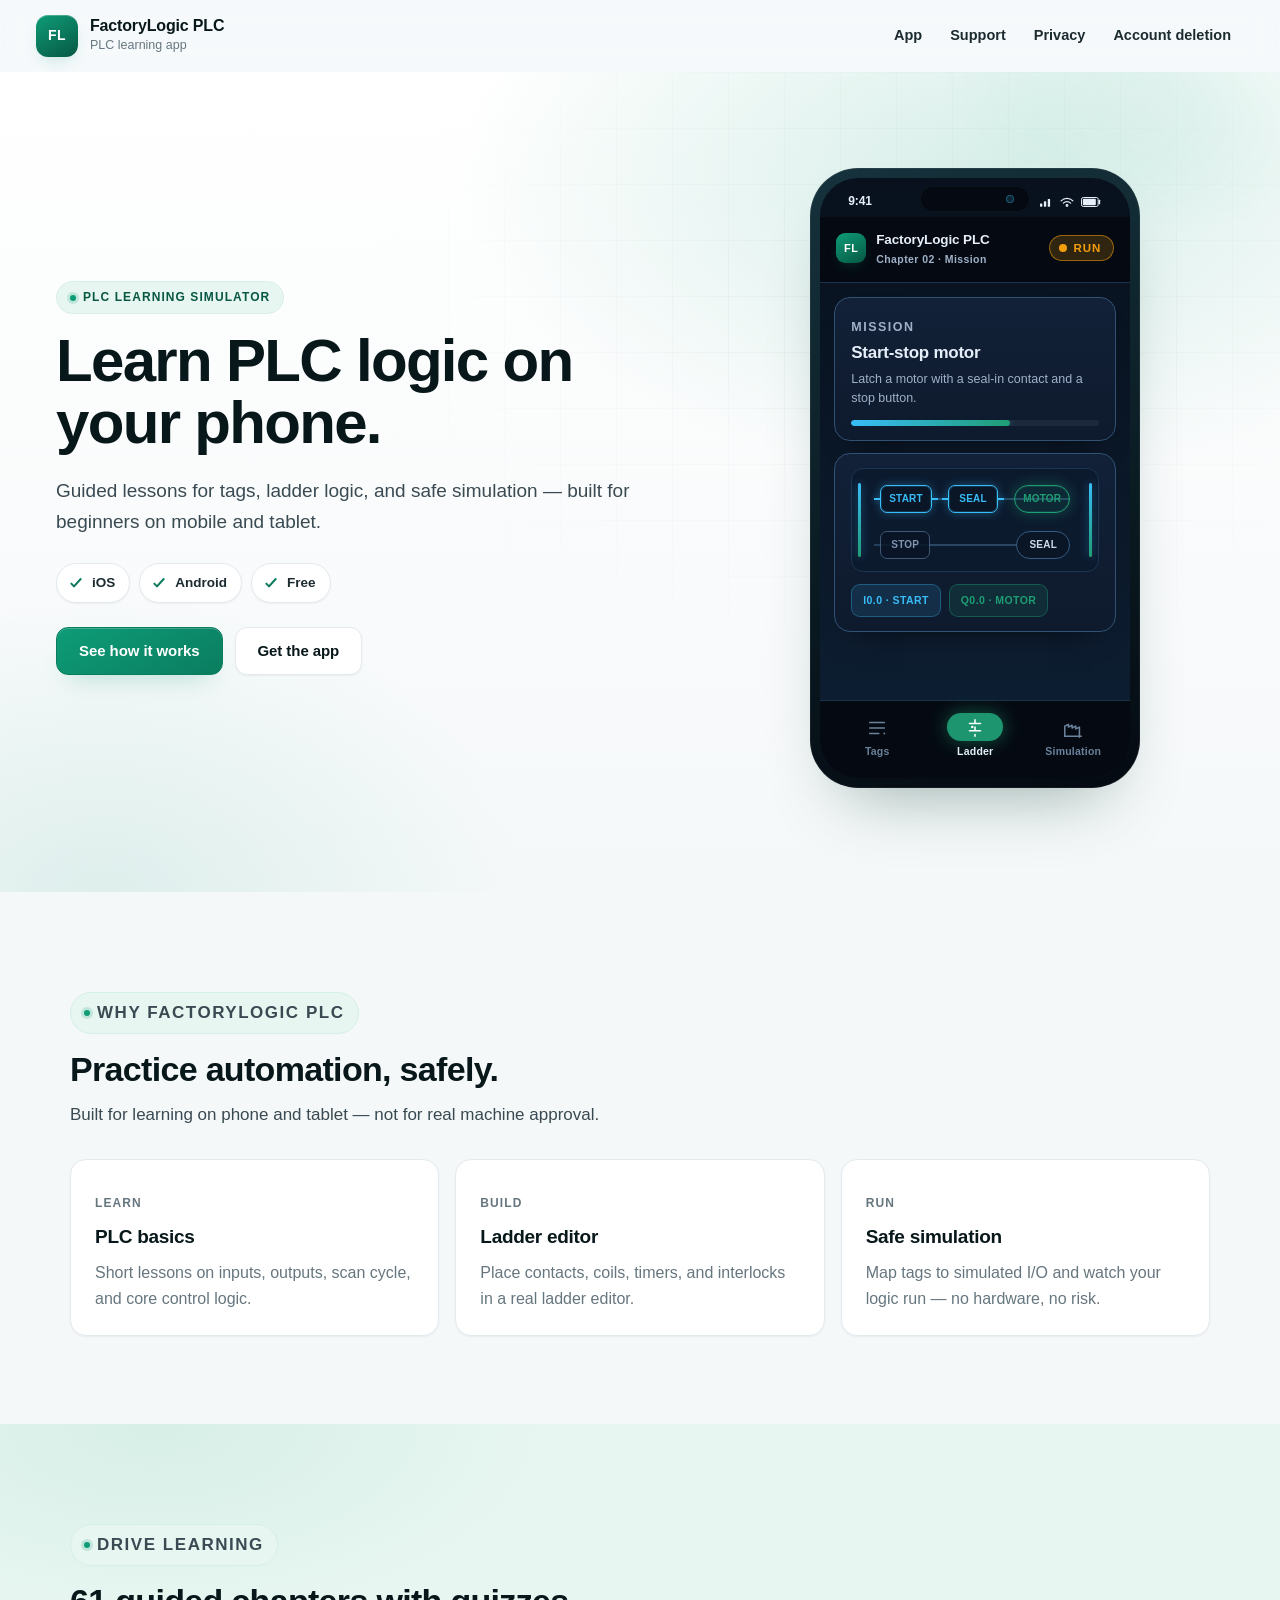
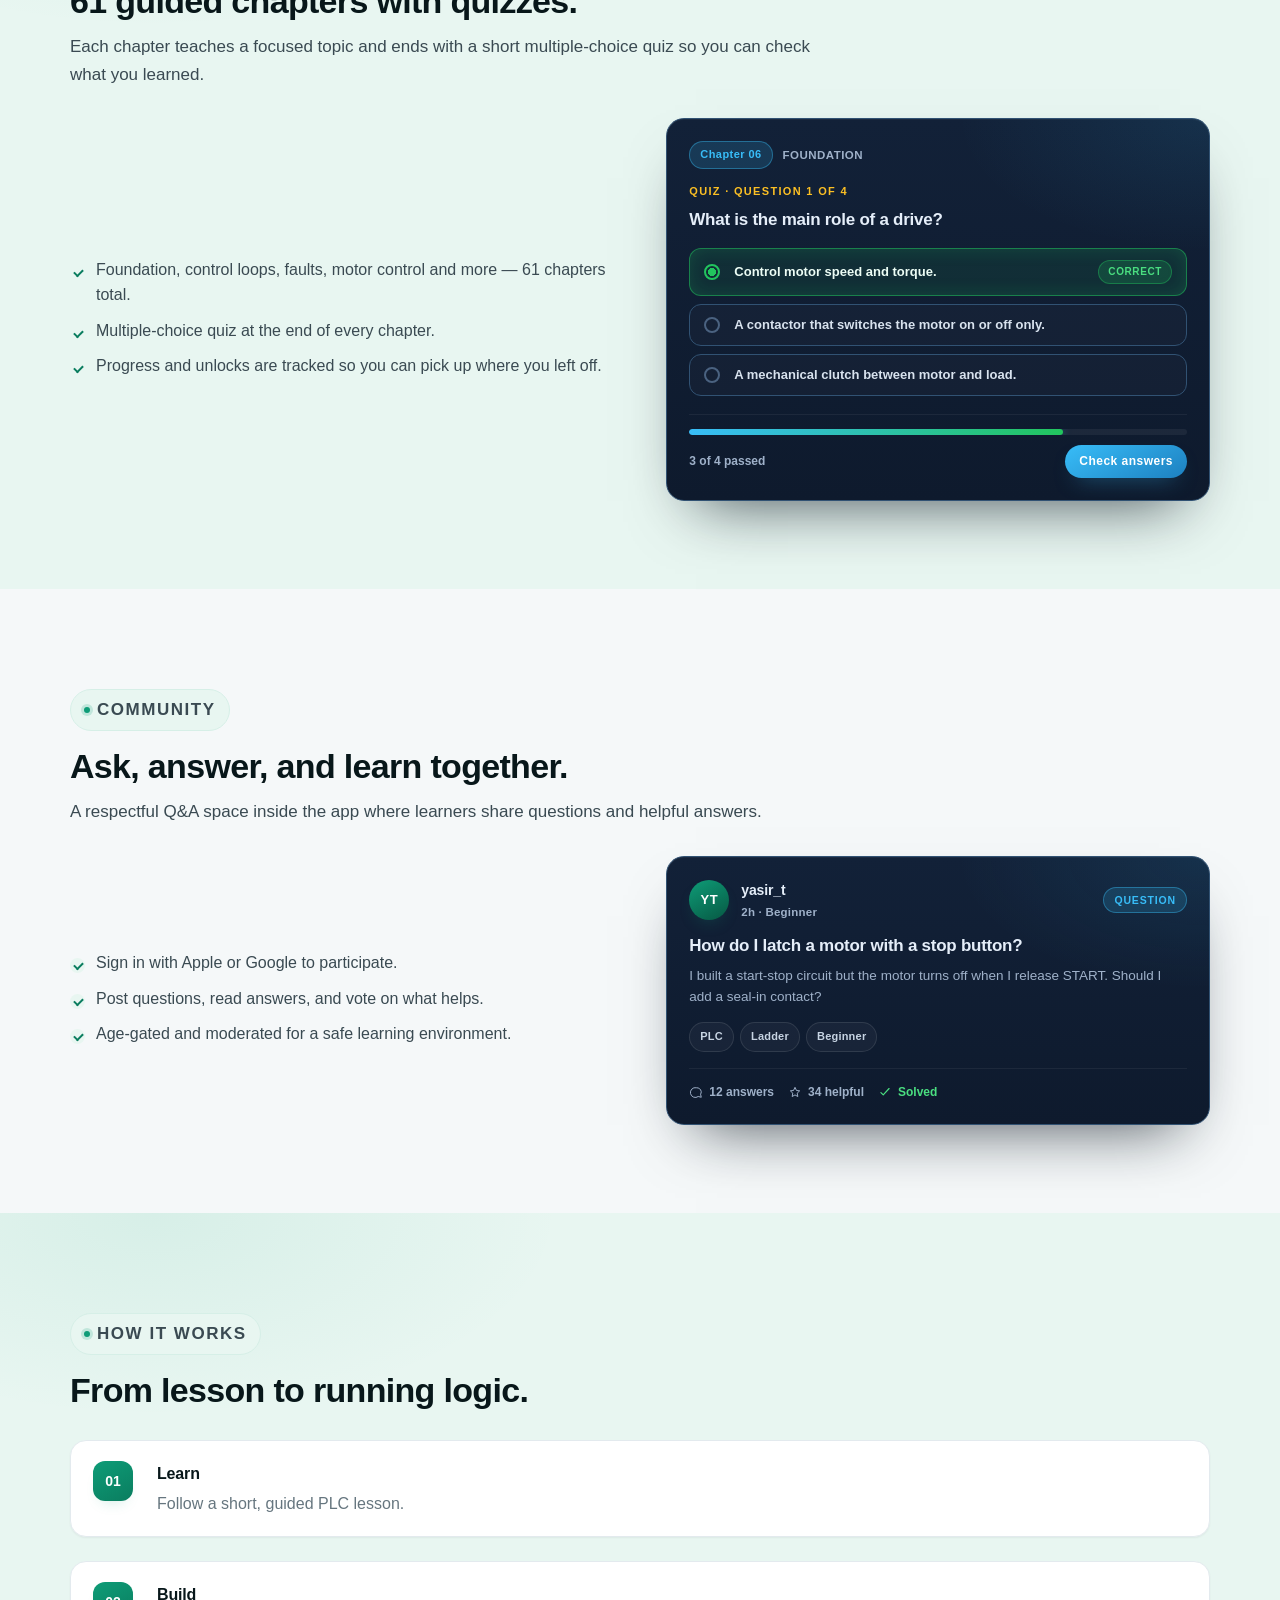
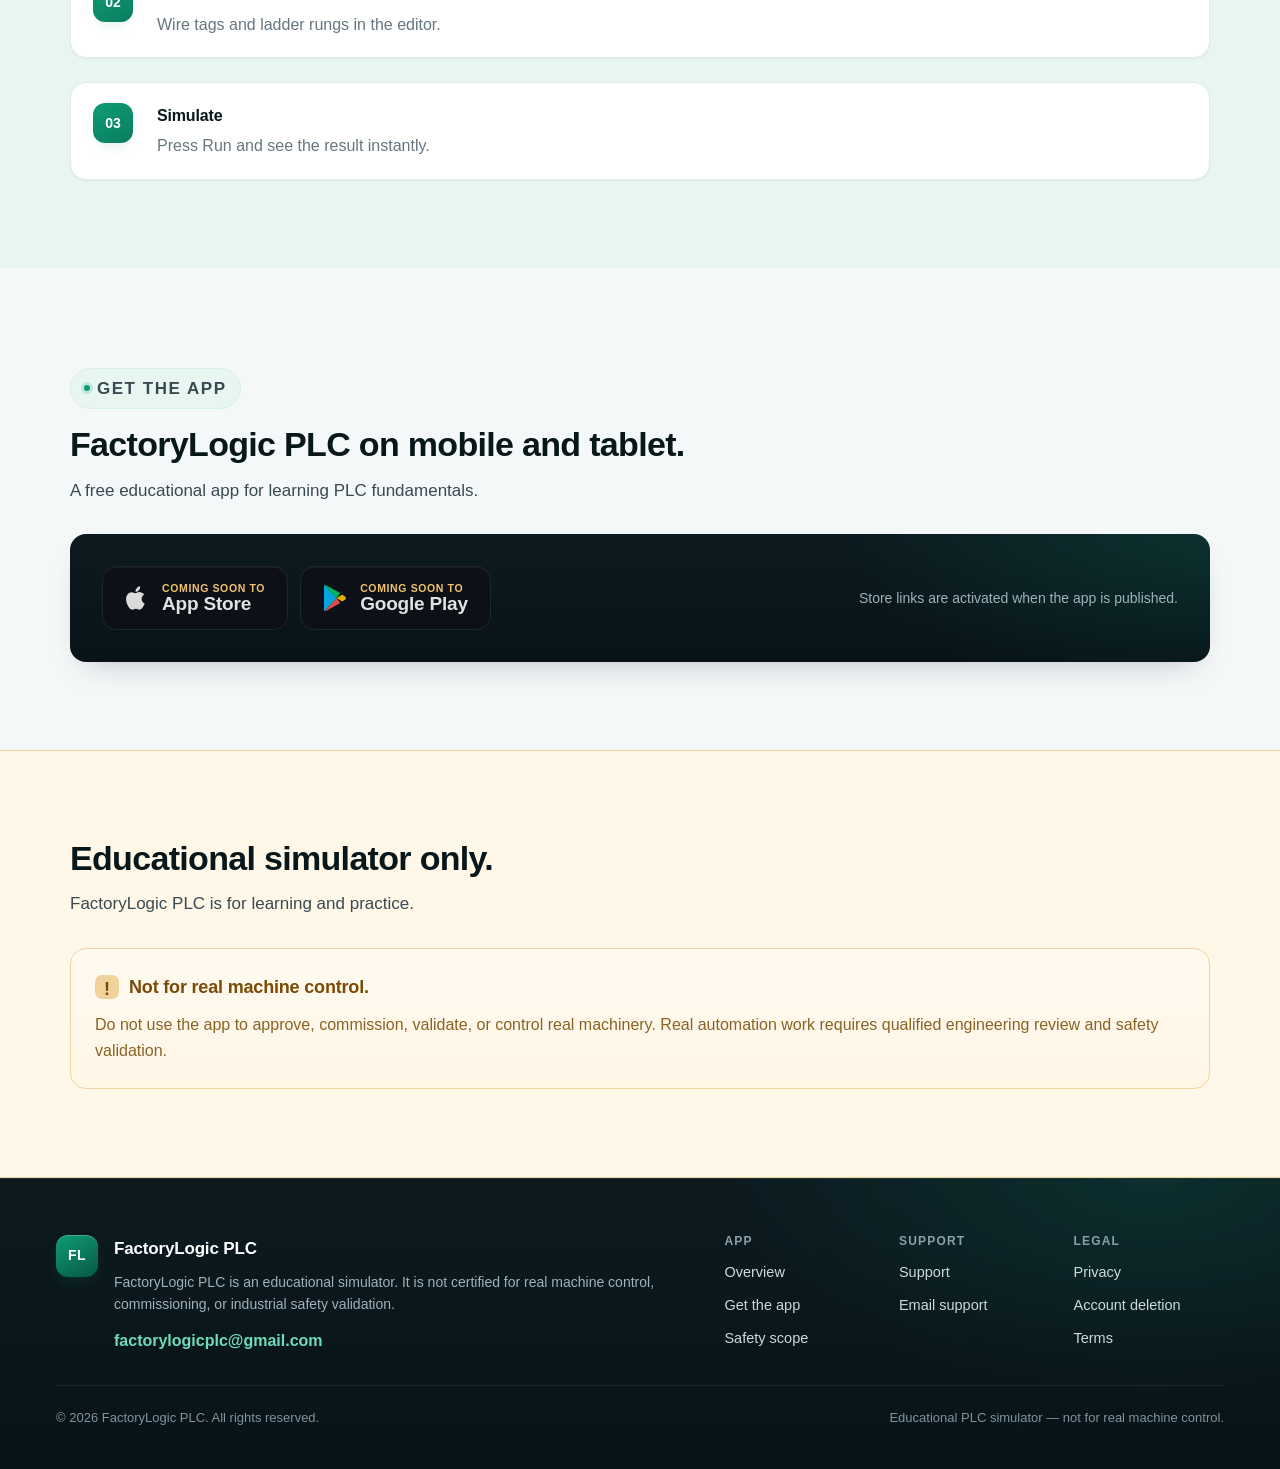
==== commit fe7ebe45: "Sync website from learnPlc2 ab5e1f6" ====
--- a/index.html
+++ b/index.html
@@ -14,8 +14,8 @@
     <link rel="canonical" href="https://ysrtirak.github.io/FactoryLogicPLC/" />
     <link rel="icon" type="image/svg+xml" href="./favicon.svg" />
     <link rel="apple-touch-icon" href="./favicon.svg" />
-    <link rel="stylesheet" href="./assets/site.css?v=2026-05-20-cleanup-v1" />
-    <script src="./site.js?v=2026-05-20-cleanup-v1" defer></script>
+    <link rel="stylesheet" href="./assets/site.css?v=2026-05-20-features-v1" />
+    <script src="./site.js?v=2026-05-20-features-v1" defer></script>
   </head>
   <body class="home-page page-home">
     <a class="skip-link" href="#main">Skip to content</a>
@@ -146,6 +146,93 @@
           </div>
         </div>
       </section>
+      <section class="content-section section-split section-soft" id="drive" data-reveal>
+        <div class="section-inner">
+          <div class="section-heading">
+            <p class="eyebrow">Drive learning</p>
+            <h2 id="drive-title">61 guided chapters with quizzes.</h2>
+            <p>Each chapter teaches a focused topic and ends with a short multiple-choice quiz so you can check what you learned.</p>
+          </div>
+          <div class="split-layout">
+            <div>
+              <ul><li>Foundation, control loops, faults, motor control and more — 61 chapters total.</li><li>Multiple-choice quiz at the end of every chapter.</li><li>Progress and unlocks are tracked so you can pick up where you left off.</li></ul>
+</div>
+            <div class="visual-panel mockup mockup-drive" role="img" aria-label="Drive learning chapter quiz preview">
+            <header class="mockup-header">
+              <span class="mockup-chapter">Chapter 06</span>
+              <span class="mockup-group">Foundation</span>
+            </header>
+            <p class="mockup-eyebrow">Quiz · Question 1 of 4</p>
+            <h3 class="mockup-question">What is the main role of a drive?</h3>
+            <ul class="mockup-choices">
+              <li class="mockup-choice is-correct">
+                <span class="mockup-bullet" aria-hidden="true"></span>
+                <span class="mockup-choice-text">Control motor speed and torque.</span>
+                <span class="mockup-tag" aria-hidden="true">Correct</span>
+              </li>
+              <li class="mockup-choice">
+                <span class="mockup-bullet" aria-hidden="true"></span>
+                <span class="mockup-choice-text">A contactor that switches the motor on or off only.</span>
+              </li>
+              <li class="mockup-choice">
+                <span class="mockup-bullet" aria-hidden="true"></span>
+                <span class="mockup-choice-text">A mechanical clutch between motor and load.</span>
+              </li>
+            </ul>
+            <footer class="mockup-footer">
+              <div class="mockup-progress" aria-hidden="true"><span></span></div>
+              <span class="mockup-progress-label">3 of 4 passed</span>
+              <span class="mockup-cta">Check answers</span>
+            </footer>
+          </div>
+          </div>
+        </div>
+      </section>
+      <section class="content-section section-split" id="community" data-reveal>
+        <div class="section-inner">
+          <div class="section-heading">
+            <p class="eyebrow">Community</p>
+            <h2 id="community-title">Ask, answer, and learn together.</h2>
+            <p>A respectful Q&amp;A space inside the app where learners share questions and helpful answers.</p>
+          </div>
+          <div class="split-layout">
+            <div>
+              <ul><li>Sign in with Apple or Google to participate.</li><li>Post questions, read answers, and vote on what helps.</li><li>Age-gated and moderated for a safe learning environment.</li></ul>
+</div>
+            <div class="visual-panel mockup mockup-community" role="img" aria-label="Community forum question preview">
+            <header class="mockup-q-header">
+              <span class="mockup-avatar" aria-hidden="true">YT</span>
+              <div class="mockup-q-meta">
+                <strong>yasir_t</strong>
+                <small>2h · Beginner</small>
+              </div>
+              <span class="mockup-q-badge" aria-hidden="true">Question</span>
+            </header>
+            <h3 class="mockup-q-title">How do I latch a motor with a stop button?</h3>
+            <p class="mockup-q-body">I built a start-stop circuit but the motor turns off when I release START. Should I add a seal-in contact?</p>
+            <div class="mockup-q-tags" aria-hidden="true">
+              <span>PLC</span>
+              <span>Ladder</span>
+              <span>Beginner</span>
+            </div>
+            <footer class="mockup-q-footer">
+              <span class="mockup-q-stat">
+                <svg viewBox="0 0 24 24" aria-hidden="true" focusable="false"><path d="M21 11.5a8.4 8.4 0 01-1.2 4.3L21 21l-5.2-1.3a8.4 8.4 0 11-3.3-15A8.5 8.5 0 0121 11.5z" fill="none" stroke="currentColor" stroke-width="1.7" stroke-linejoin="round"/></svg>
+                12 answers
+              </span>
+              <span class="mockup-q-stat">
+                <svg viewBox="0 0 24 24" aria-hidden="true" focusable="false"><path d="M12 4l2.5 5.4L20 10l-4.2 4 1 5.8L12 17l-4.8 2.8 1-5.8L4 10l5.5-.6L12 4z" fill="none" stroke="currentColor" stroke-width="1.7" stroke-linejoin="round"/></svg>
+                34 helpful
+              </span>
+              <span class="mockup-q-stat is-accent">
+                <svg viewBox="0 0 24 24" aria-hidden="true" focusable="false"><path d="M5 13l4 4 10-11" fill="none" stroke="currentColor" stroke-width="2" stroke-linecap="round" stroke-linejoin="round"/></svg>
+                Solved
+              </span>
+            </footer>
+          </div>
+          </div>
+        </div>
+      </section>
       <section class="content-section section-workflow section-soft" id="how" data-reveal>
         <div class="section-inner">
           <div class="section-heading">
--- a/assets/site.css
+++ b/assets/site.css
@@ -560,6 +560,12 @@
   background: linear-gradient(180deg, var(--app-page-top), var(--app-page-bottom));
   color: var(--app-chrome-fg);
   position: relative;
+  display: flex;
+  flex-direction: column;
+}
+
+.app-screen .app-page {
+  flex: 1 1 auto;
 }
 
 .app-statusbar {
@@ -741,7 +747,7 @@
   align-items: center;
   justify-content: space-between;
   gap: 6px;
-  margin: 0 18px;
+  margin: 0 14px;
   min-height: 36px;
 }
 .ladder-rung + .ladder-rung { margin-top: 10px; }
@@ -777,18 +783,23 @@
   align-items: center;
   justify-content: center;
   min-height: 28px;
-  padding: 4px 9px;
+  padding: 4px 8px;
   border-radius: 7px;
   background: #0a1626;
-  font-size: 10.5px;
+  font-size: 10px;
   font-weight: 800;
-  letter-spacing: 0.04em;
+  letter-spacing: 0.02em;
   color: var(--app-chrome-fg);
+  white-space: nowrap;
+  /* Override the global overflow-wrap: anywhere that would split words like
+     START → STAR/T inside narrow rung cells. */
+  overflow-wrap: normal;
+  word-break: keep-all;
 }
 
 .ladder-contact {
   border: 1.5px solid #355c84;
-  min-width: 56px;
+  min-width: 50px;
   position: relative;
 }
 
@@ -820,7 +831,7 @@
 }
 
 .ladder-coil {
-  min-width: 60px;
+  min-width: 54px;
   border: 1.5px solid #355c84;
   border-radius: 999px;
   background: #0a1626;
@@ -886,6 +897,12 @@
   font-weight: 600;
 }
 
+.app-nav-item svg,
+.app-nav-item small {
+  position: relative;
+  z-index: 1;
+}
+
 .app-nav-item svg {
   width: 22px; height: 22px;
 }
@@ -900,21 +917,25 @@
   color: var(--app-chrome-fg);
 }
 
+.app-nav-item.is-active svg {
+  color: #ffffff;
+}
+
 .app-nav-pill {
   position: absolute;
   top: 4px;
-  width: 50px; height: 24px;
+  left: 50%;
+  transform: translateX(-50%) scale(0.4);
+  width: 56px; height: 28px;
   border-radius: var(--radius-pill);
   background: var(--app-nav-active);
-  opacity: 0.95;
-  z-index: -1;
-  box-shadow: 0 0 18px rgba(31,157,116,0.5);
-  animation: navPillIn 0.6s ease 0.2s both;
+  opacity: 0;
+  box-shadow: 0 0 18px rgba(31, 157, 116, 0.55);
+  animation: navPillIn 0.55s cubic-bezier(0.22, 0.61, 0.36, 1) 0.25s forwards;
 }
 
 @keyframes navPillIn {
-  0%   { transform: scale(0.4); opacity: 0; }
-  100% { transform: scale(1);   opacity: 0.95; }
+  to { transform: translateX(-50%) scale(1); opacity: 0.95; }
 }
 
 /* ============ 7. Sections / grids / cards ============ */
@@ -1095,7 +1116,9 @@
   display: flex; flex-wrap: wrap; align-items: center; gap: 10px;
 }
 
-.visual-panel span {
+/* Scoped only to scan-cycle/signal-flow so app-mockup spans aren't affected. */
+.visual-panel.scan-cycle span,
+.visual-panel.signal-flow span {
   position: relative;
   display: inline-flex; align-items: center;
   border: 1px solid var(--accent-tint-2);
@@ -1106,8 +1129,301 @@
   font-size: 13px; font-weight: 700;
 }
 
-.visual-panel span + span::before {
+.visual-panel.scan-cycle span + span::before,
+.visual-panel.signal-flow span + span::before {
   content: "→"; margin: 0 12px 0 -2px; color: var(--muted); font-weight: 700;
+}
+
+/* ---- App mockup cards (drive quiz, community Q&A) ---- */
+
+.visual-panel.mockup {
+  border: 1px solid var(--app-panel-border);
+  border-radius: 18px;
+  padding: 22px;
+  background:
+    radial-gradient(420px 220px at 100% 0%, rgba(56, 189, 248, 0.10), transparent 60%),
+    linear-gradient(180deg, var(--app-panel-start), var(--app-panel-end));
+  color: var(--app-chrome-fg);
+  box-shadow: 0 30px 60px -30px rgba(7, 17, 28, 0.75),
+              inset 0 1px 0 rgba(255, 255, 255, 0.04);
+}
+
+.visual-panel.mockup h3 {
+  color: var(--app-chrome-fg);
+  letter-spacing: -0.015em;
+}
+
+/* ---- Drive quiz mockup ---- */
+
+.mockup-drive .mockup-header {
+  display: flex; align-items: center; gap: 10px;
+  margin-bottom: 14px;
+}
+
+.mockup-drive .mockup-chapter {
+  display: inline-flex; align-items: center;
+  padding: 4px 10px;
+  border-radius: var(--radius-pill);
+  background: rgba(56, 189, 248, 0.16);
+  border: 1px solid rgba(56, 189, 248, 0.4);
+  color: var(--app-sky);
+  font-size: 11px;
+  font-weight: 800;
+  letter-spacing: 0.04em;
+}
+
+.mockup-drive .mockup-group {
+  color: var(--app-panel-sub);
+  font-size: 11.5px;
+  font-weight: 600;
+  letter-spacing: 0.04em;
+  text-transform: uppercase;
+}
+
+.mockup-drive .mockup-eyebrow {
+  margin: 0 0 8px;
+  color: #fbbf24;
+  font-size: 11px;
+  font-weight: 800;
+  letter-spacing: 0.12em;
+  text-transform: uppercase;
+}
+
+.mockup-drive .mockup-question {
+  margin: 0 0 16px;
+  font-size: 17px;
+  font-weight: 700;
+  line-height: 1.35;
+}
+
+.mockup-drive .mockup-choices {
+  list-style: none;
+  margin: 0;
+  padding: 0;
+  display: grid;
+  gap: 8px;
+}
+
+.mockup-drive .mockup-choices li {
+  margin: 0;
+  padding: 11px 14px;
+  border-radius: 12px;
+  border: 1px solid var(--app-panel-border);
+  background: rgba(255, 255, 255, 0.02);
+  display: grid;
+  grid-template-columns: 18px 1fr auto;
+  align-items: center;
+  gap: 12px;
+  position: relative;
+}
+
+/* Override the global `ul li::before/::after` checkmark rule. */
+.mockup-drive .mockup-choices li::before,
+.mockup-drive .mockup-choices li::after {
+  content: none;
+}
+
+.mockup-drive .mockup-bullet {
+  width: 16px; height: 16px;
+  border-radius: 50%;
+  border: 2px solid #4a6280;
+  background: transparent;
+}
+
+.mockup-drive .mockup-choice-text {
+  color: #d8e2ee;
+  font-size: 13px;
+  font-weight: 600;
+  line-height: 1.4;
+}
+
+.mockup-drive .mockup-tag {
+  display: inline-flex; align-items: center;
+  padding: 3px 9px;
+  border-radius: var(--radius-pill);
+  font-size: 10px;
+  font-weight: 800;
+  letter-spacing: 0.06em;
+  text-transform: uppercase;
+  background: rgba(34, 197, 94, 0.18);
+  color: #4ade80;
+  border: 1px solid rgba(34, 197, 94, 0.4);
+}
+
+.mockup-drive .mockup-choice.is-correct {
+  border-color: rgba(34, 197, 94, 0.55);
+  background: rgba(34, 197, 94, 0.10);
+  box-shadow: 0 0 18px rgba(34, 197, 94, 0.18) inset;
+}
+
+.mockup-drive .mockup-choice.is-correct .mockup-bullet {
+  border-color: #22c55e;
+  background: radial-gradient(circle, #22c55e 0 45%, transparent 45%);
+}
+
+.mockup-drive .mockup-choice.is-correct .mockup-choice-text {
+  color: #ecfdf5;
+}
+
+.mockup-drive .mockup-footer {
+  display: grid;
+  grid-template-columns: 1fr auto;
+  align-items: center;
+  gap: 10px 14px;
+  margin-top: 18px;
+  padding-top: 14px;
+  border-top: 1px solid rgba(255, 255, 255, 0.06);
+}
+
+.mockup-drive .mockup-progress {
+  grid-column: 1 / -1;
+  height: 6px;
+  border-radius: var(--radius-pill);
+  background: rgba(255, 255, 255, 0.06);
+  overflow: hidden;
+}
+.mockup-drive .mockup-progress span {
+  display: block;
+  width: 0;
+  height: 100%;
+  border-radius: var(--radius-pill);
+  background: linear-gradient(90deg, var(--app-sky), #22c55e);
+  box-shadow: 0 0 10px rgba(56, 189, 248, 0.4);
+  animation: progressFillDrive 1.4s cubic-bezier(0.22, 0.61, 0.36, 1) 0.6s forwards;
+}
+@keyframes progressFillDrive {
+  to { width: 75%; }
+}
+
+.mockup-drive .mockup-progress-label {
+  font-size: 12px;
+  font-weight: 700;
+  color: var(--app-panel-sub);
+}
+
+.mockup-drive .mockup-cta {
+  display: inline-flex; align-items: center;
+  padding: 7px 14px;
+  border-radius: var(--radius-pill);
+  background: linear-gradient(150deg, var(--app-sky), #1d80c0);
+  color: #ffffff;
+  font-size: 12px;
+  font-weight: 800;
+  letter-spacing: 0.04em;
+  box-shadow: 0 10px 22px -12px rgba(56, 189, 248, 0.6);
+}
+
+/* ---- Community Q&A mockup ---- */
+
+.mockup-community {
+  background:
+    radial-gradient(420px 220px at 100% 0%, rgba(14, 156, 119, 0.16), transparent 60%),
+    linear-gradient(180deg, var(--app-panel-start), var(--app-panel-end));
+}
+
+.mockup-community .mockup-q-header {
+  display: grid;
+  grid-template-columns: 40px 1fr auto;
+  align-items: center;
+  gap: 12px;
+  margin-bottom: 14px;
+}
+
+.mockup-community .mockup-avatar {
+  display: grid; place-items: center;
+  width: 40px; height: 40px;
+  border-radius: 50%;
+  background: linear-gradient(150deg, var(--accent), var(--accent-deep));
+  color: #fff;
+  font-size: 13px;
+  font-weight: 800;
+  letter-spacing: 0.04em;
+  box-shadow: 0 8px 18px -8px var(--accent-ring);
+}
+
+.mockup-community .mockup-q-meta strong {
+  display: block;
+  font-size: 14px;
+  font-weight: 700;
+  color: var(--app-chrome-fg);
+  letter-spacing: -0.01em;
+}
+
+.mockup-community .mockup-q-meta small {
+  display: block;
+  margin-top: 2px;
+  font-size: 11.5px;
+  color: var(--app-panel-sub);
+  font-weight: 600;
+  letter-spacing: 0.02em;
+}
+
+.mockup-community .mockup-q-badge {
+  display: inline-flex; align-items: center;
+  padding: 4px 10px;
+  border-radius: var(--radius-pill);
+  background: rgba(56, 189, 248, 0.16);
+  border: 1px solid rgba(56, 189, 248, 0.4);
+  color: var(--app-sky);
+  font-size: 10.5px;
+  font-weight: 800;
+  letter-spacing: 0.08em;
+  text-transform: uppercase;
+}
+
+.mockup-community .mockup-q-title {
+  margin: 0 0 8px;
+  font-size: 17px;
+  line-height: 1.35;
+}
+
+.mockup-community .mockup-q-body {
+  margin: 0 0 14px;
+  color: var(--app-panel-sub);
+  font-size: 13.5px;
+  line-height: 1.55;
+}
+
+.mockup-community .mockup-q-tags {
+  display: flex;
+  flex-wrap: wrap;
+  gap: 6px;
+  margin-bottom: 16px;
+}
+
+.mockup-community .mockup-q-tags span {
+  display: inline-flex; align-items: center;
+  padding: 5px 10px;
+  border-radius: var(--radius-pill);
+  border: 1px solid rgba(255, 255, 255, 0.10);
+  background: rgba(255, 255, 255, 0.04);
+  color: #c7d4e3;
+  font-size: 11px;
+  font-weight: 700;
+  letter-spacing: 0.02em;
+}
+
+.mockup-community .mockup-q-footer {
+  display: flex;
+  flex-wrap: wrap;
+  gap: 14px;
+  padding-top: 14px;
+  border-top: 1px solid rgba(255, 255, 255, 0.06);
+}
+
+.mockup-community .mockup-q-stat {
+  display: inline-flex; align-items: center; gap: 6px;
+  color: var(--app-panel-sub);
+  font-size: 12px;
+  font-weight: 700;
+}
+
+.mockup-community .mockup-q-stat svg {
+  width: 14px; height: 14px;
+}
+
+.mockup-community .mockup-q-stat.is-accent {
+  color: #4ade80;
 }
 
 .workflow-list {
